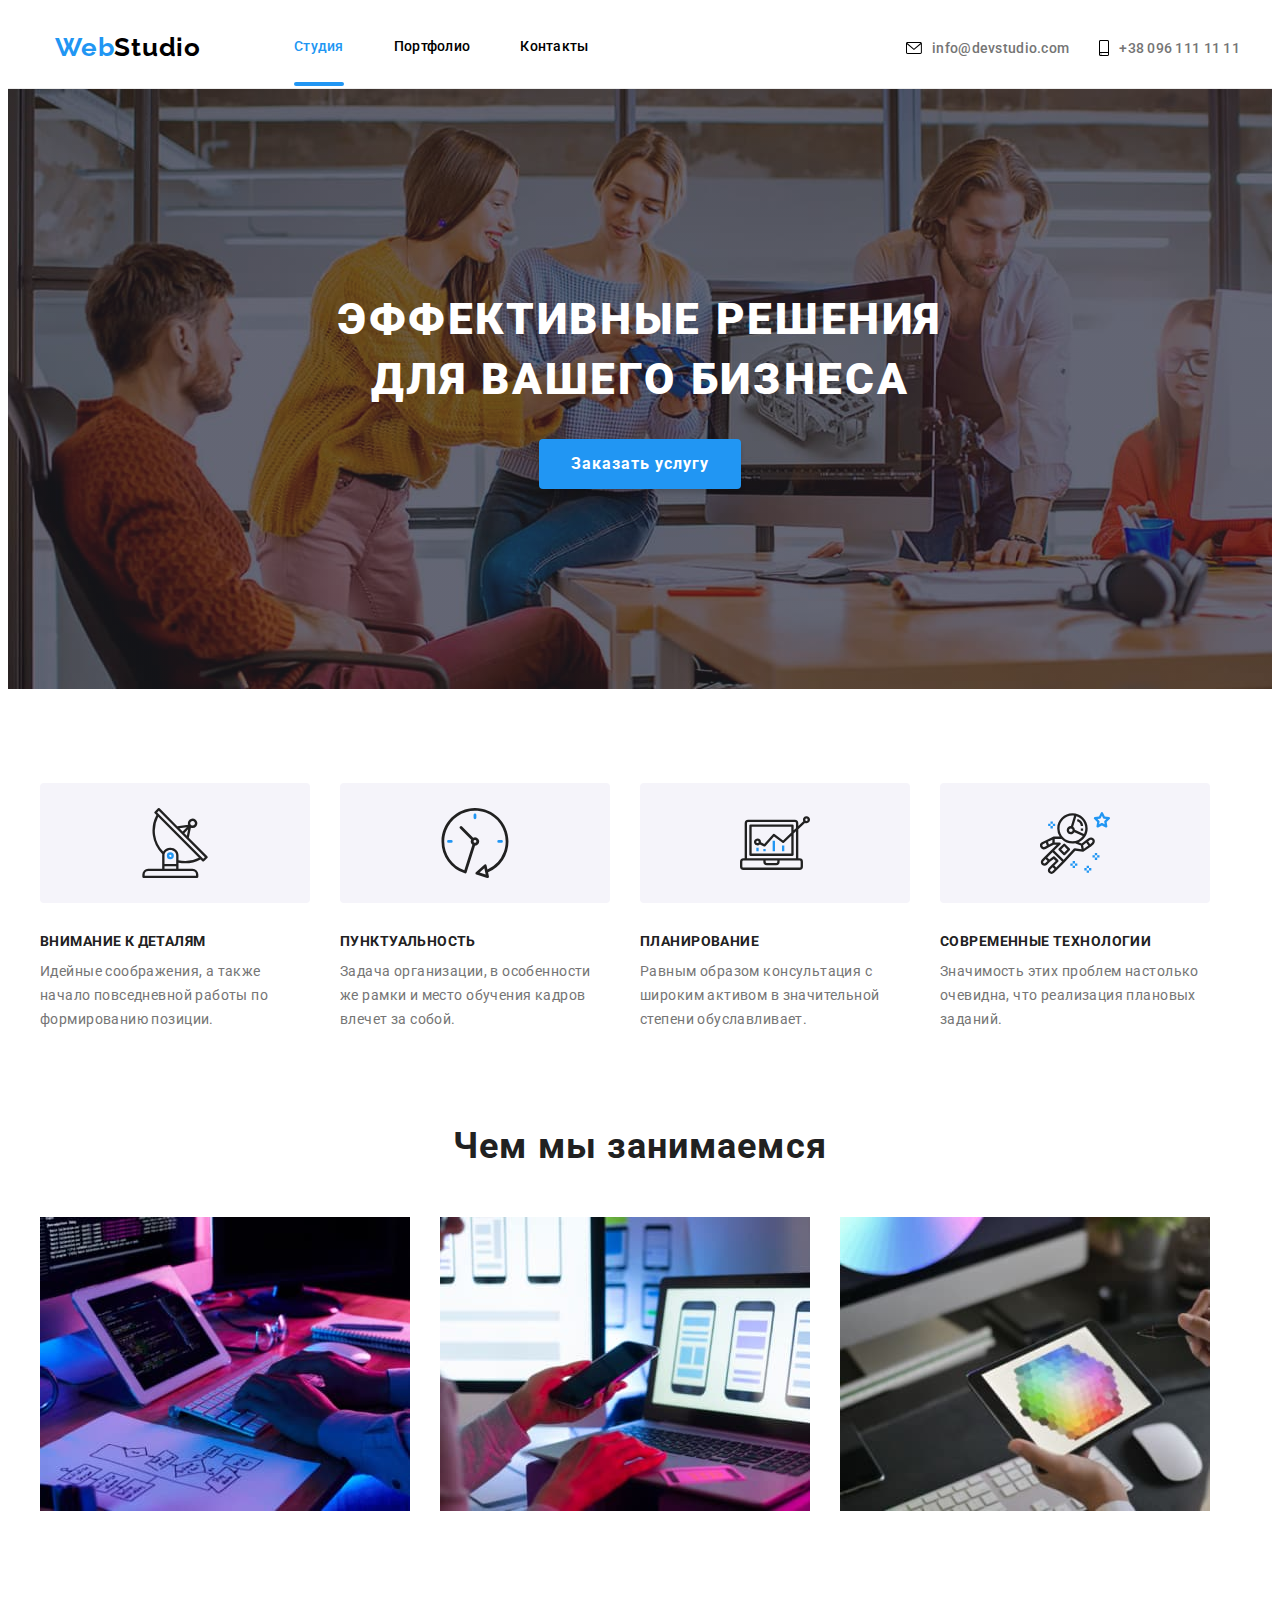
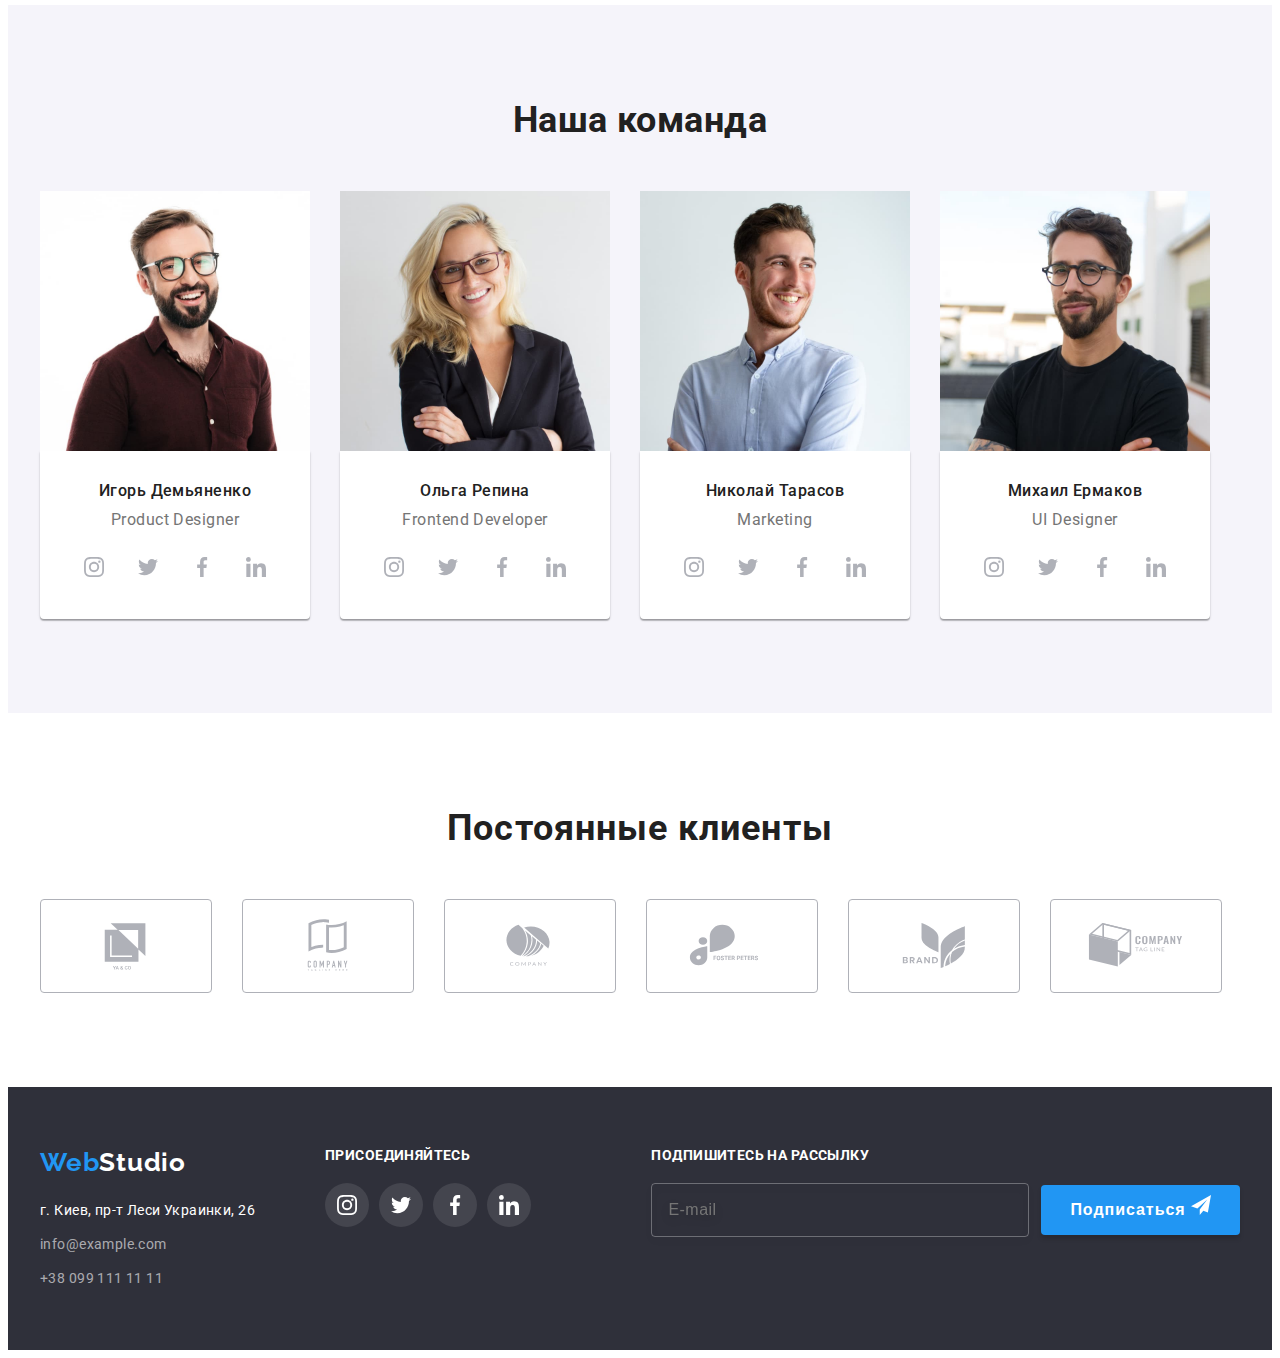
==== index.html @ 0fbdf89e "створено репозиторій ДЗ7" ====
<!DOCTYPE html>
<html lang="ru">

<head>
    <meta charset="UTF-8" />
    <meta http-equiv="X-UA-Compatible" content="IE=edge" />
    <meta name="viewport" content="width=device-width, initial-scale=1.0" />
    <title>WebStudio</title>
    <link rel="preconnect" href="https://fonts.googleapis.com" />
    <link rel="preconnect" href="https://fonts.gstatic.com" crossorigin />
    <link rel="stylesheet" href="https://fonts.googleapis.com/css2?family=Raleway:wght@700&family=Roboto:wght@400;500;700;900&display=swap" />
    <link rel="stylesheet" href="https://cdnjs.cloudflare.com/ajax/libs/modern-normalize/1.1.0/modern-normalize.min.css" integrity="sha512-wpPYUAdjBVSE4KJnH1VR1HeZfpl1ub8YT/NKx4PuQ5NmX2tKuGu6U/JRp5y+Y8XG2tV+wKQpNHVUX03MfMFn9Q==" crossorigin="anonymous" referrerpolicy="no-referrer"
    />
    <link rel="stylesheet" href="./css/styles.css" />
</head>

<body>
    <!-- Header section -->

    <header class="header">
        <div class="container header-container">
            <a class="logo link" href="./index.html">Web<span class="accent">Studio</span></a>
            <nav class="header-nav">
                <ul class="list header-list">
                    <li class="header-item">
                        <a class="link header-link current-page" href="./index.html">Студия</a>
                    </li>
                    <li class="header-item">
                        <a class="link header-link" href="./portfolio.html">Портфолио</a>
                    </li>
                    <li class="header-item">
                        <a class="link header-link" href="#contacts">Контакты</a>
                    </li>
                </ul>
            </nav>
            <div class="mail">
                <a class="link header-mail" href="mailto:info@devstudio.com">
                    <svg class="mail-icon" width="16" height="12">
              <use href="./icons/SVG/icons.svg#envelope"></use>
            </svg> info@devstudio.com
                </a>
            </div>
            <div class="phone">
                <a class="link header-phone" href="tel:+380961111111">
                    <svg class="phone-icon" width="10" height="16">
              <use href="./icons/SVG/icons.svg#smartphone"></use>
            </svg> +38 096 111 11 11
                </a>
            </div>
        </div>
    </header>
    <main>
        <!-- Hero section -->

        <section class="hero">
            <div class="container hero-container">
                <h1 class="hero-title">Эффективные решения для вашего бизнеса</h1>
                <button class="button-action" data-modal-open type="button">Заказать услугу</button>
            </div>
        </section>

        <!-- Feature section -->

        <section class="feature" id="feature">
            <div class="container feature-container">
                <ul class="list feature-list">
                    <li class="feature-item">
                        <div class="feature-div">
                            <svg class="feature-icon" width="70" height="70">
                  <use href="./icons/SVG/icons.svg#antenna"></use>
                </svg>
                        </div>
                        <h3 class="feature-title">Внимание к деталям</h3>
                        <p class="feature-txt">
                            Идейные соображения, а также начало повседневной работы по формированию позиции.
                        </p>
                    </li>
                    <li class="feature-item">
                        <div class="feature-div">
                            <svg class="feature-icon" width="70" height="70">
                  <use href="./icons/SVG/icons.svg#clock"></use>
                </svg>
                        </div>
                        <h3 class="feature-title">Пунктуальность</h3>
                        <p class="feature-txt">
                            Задача организации, в особенности же рамки и место обучения кадров влечет за собой.
                        </p>
                    </li>
                    <li class="feature-item">
                        <div class="feature-div">
                            <svg class="feature-icon" width="70" height="70">
                  <use href="./icons/SVG/icons.svg#diagram"></use>
                </svg>
                        </div>
                        <h3 class="feature-title">Планирование</h3>
                        <p class="feature-txt">
                            Равным образом консультация с широким активом в значительной степени обуславливает.
                        </p>
                    </li>
                    <li class="feature-item">
                        <div class="feature-div">
                            <svg class="feature-icon" width="70" height="70">
                  <use href="./icons/SVG/icons.svg#astronaut"></use>
                </svg>
                        </div>
                        <h3 class="feature-title">Современные технологии</h3>
                        <p class="feature-txt">
                            Значимость этих проблем настолько очевидна, что реализация плановых заданий.
                        </p>
                    </li>
                </ul>
            </div>
        </section>

        <!-- job section -->

        <section class="job" id="job">
            <div class="container job-container">
                <h2 class="job-title">Чем мы занимаемся</h2>

                <ul class="list job-list">
                    <li class="job-item">
                        <img src="./images/box1.jpg" alt="Изображение" class="job-img" width="370" height="294" />
                    </li>
                    <li class="job-item">
                        <img src="./images/box2.jpg" alt="Изображение" class="job-img" width="370" height="294" />
                    </li>
                    <li class="job-item">
                        <img src="./images/box3.jpg" alt="Изображение" class="job-img" width="370" height="294" />
                    </li>
                </ul>
            </div>
        </section>

        <!-- team section -->

        <section class="team" id="team">
            <div class="container team-container">
                <h2 class="team-hd">Наша команда</h2>

                <ul class="list team-list">
                    <li class="team-item">
                        <div class="card">
                            <img src="./images/img1.jpg" alt="Изображение" class="team-img" width="270" height="260" />
                            <div class="team-wrapper">
                                <h3 class="team-title">Игорь Демьяненко</h3>
                                <p class="team-txt">Product Designer</p>
                                <ul class="socials list">
                                    <li class="socials-item">
                                        <a class="socials-link link" href="" target="_blank" rel="noopener noreferrer" aria-label="instagram">
                                            <svg class="socials-icon" width="20" height="20">
                          <use href="./icons/SVG/icons.svg#instagram"></use>
                        </svg>
                                        </a>
                                    </li>
                                    <li class="socials-item">
                                        <a class="socials-link link" href="" target="_blank" rel="noopener noreferrer" aria-label="twitter">
                                            <svg class="socials-icon" width="20" height="20">
                          <use href="./icons/SVG/icons.svg#twitter"></use>
                        </svg>
                                        </a>
                                    </li>
                                    <li class="socials-item">
                                        <a class="socials-link link" href="" target="_blank" rel="noopener noreferrer" aria-label="facebook">
                                            <svg class="socials-icon" width="20" height="20">
                          <use href="./icons/SVG/icons.svg#facebook"></use>
                        </svg>
                                        </a>
                                    </li>
                                    <li class="socials-item">
                                        <a class="socials-link link" href="" target="_blank" rel="noopener noreferrer" aria-label="linkedin">
                                            <svg class="socials-icon" width="20" height="20">
                          <use href="./icons/SVG/icons.svg#linkedin"></use>
                        </svg>
                                        </a>
                                    </li>
                                </ul>
                            </div>
                        </div>
                    </li>
                    <li class="team-item">
                        <div class="card">
                            <img src="./images/img2.jpg" alt="Изображение" class="team-img" width="270" height="260" />
                            <div class="team-wrapper">
                                <h3 class="team-title">Ольга Репина</h3>
                                <p class="team-txt">Frontend Developer</p>
                                <ul class="socials list">
                                    <li class="socials-item">
                                        <a class="socials-link link" href="" target="_blank" rel="noopener noreferrer" aria-label="instagram">
                                            <svg class="socials-icon" width="20" height="20">
                          <use href="./icons/SVG/icons.svg#instagram"></use>
                        </svg>
                                        </a>
                                    </li>
                                    <li class="socials-item">
                                        <a class="socials-link link" href="" target="_blank" rel="noopener noreferrer" aria-label="twitter">
                                            <svg class="socials-icon" width="20" height="20">
                          <use href="./icons/SVG/icons.svg#twitter"></use>
                        </svg>
                                        </a>
                                    </li>
                                    <li class="socials-item">
                                        <a class="socials-link link" href="" target="_blank" rel="noopener noreferrer" aria-label="facebook">
                                            <svg class="socials-icon" width="20" height="20">
                          <use href="./icons/SVG/icons.svg#facebook"></use>
                        </svg>
                                        </a>
                                    </li>
                                    <li class="socials-item">
                                        <a class="socials-link link" href="" target="_blank" rel="noopener noreferrer" aria-label="linkedin">
                                            <svg class="socials-icon" width="20" height="20">
                          <use href="./icons/SVG/icons.svg#linkedin"></use>
                        </svg>
                                        </a>
                                    </li>
                                </ul>
                            </div>
                        </div>
                    </li>
                    <li class="team-item">
                        <div class="card">
                            <img src="./images/img3.jpg" alt="Изображение" class="team-img" width="270" height="260" />
                            <div class="team-wrapper">
                                <h3 class="team-title">Николай Тарасов</h3>
                                <p class="team-txt">Marketing</p>
                                <ul class="socials list">
                                    <li class="socials-item">
                                        <a class="socials-link link" href="" target="_blank" rel="noopener noreferrer" aria-label="instagram">
                                            <svg class="socials-icon" width="20" height="20">
                          <use href="./icons/SVG/icons.svg#instagram"></use>
                        </svg>
                                        </a>
                                    </li>
                                    <li class="socials-item">
                                        <a class="socials-link link" href="" target="_blank" rel="noopener noreferrer" aria-label="twitter">
                                            <svg class="socials-icon" width="20" height="20">
                          <use href="./icons/SVG/icons.svg#twitter"></use>
                        </svg>
                                        </a>
                                    </li>
                                    <li class="socials-item">
                                        <a class="socials-link link" href="" target="_blank" rel="noopener noreferrer" aria-label="facebook">
                                            <svg class="socials-icon" width="20" height="20">
                          <use href="./icons/SVG/icons.svg#facebook"></use>
                        </svg>
                                        </a>
                                    </li>
                                    <li class="socials-item">
                                        <a class="socials-link link" href="" target="_blank" rel="noopener noreferrer" aria-label="linkedin">
                                            <svg class="socials-icon" width="20" height="20">
                          <use href="./icons/SVG/icons.svg#linkedin"></use>
                        </svg>
                                        </a>
                                    </li>
                                </ul>
                            </div>
                        </div>
                    </li>
                    <li class="team-item">
                        <div class="card">
                            <img src="./images/img4.jpg" alt="Изображение" class="team-img" width="270" height="260" />
                            <div class="team-wrapper">
                                <h3 class="team-title">Михаил Ермаков</h3>
                                <p class="team-txt">UI Designer</p>
                                <ul class="socials list">
                                    <li class="socials-item">
                                        <a class="socials-link link" href="" target="_blank" rel="noopener noreferrer" aria-label="instagram">
                                            <svg class="socials-icon" width="20" height="20">
                          <use href="./icons/SVG/icons.svg#instagram"></use>
                        </svg>
                                        </a>
                                    </li>
                                    <li class="socials-item">
                                        <a class="socials-link link" href="" target="_blank" rel="noopener noreferrer" aria-label="twitter">
                                            <svg class="socials-icon" width="20" height="20">
                          <use href="./icons/SVG/icons.svg#twitter"></use>
                        </svg>
                                        </a>
                                    </li>
                                    <li class="socials-item">
                                        <a class="socials-link link" href="" target="_blank" rel="noopener noreferrer" aria-label="facebook">
                                            <svg class="socials-icon" width="20" height="20">
                          <use href="./icons/SVG/icons.svg#facebook"></use>
                        </svg>
                                        </a>
                                    </li>
                                    <li class="socials-item">
                                        <a class="socials-link link" href="" target="_blank" rel="noopener noreferrer" aria-label="linkedin">
                                            <svg class="socials-icon" width="20" height="20">
                          <use href="./icons/SVG/icons.svg#linkedin"></use>
                        </svg>
                                        </a>
                                    </li>
                                </ul>
                            </div>
                        </div>
                    </li>
                </ul>
            </div>
        </section>

        <!-- clients section -->

        <section class="clients" id="clients">
            <div class="container clients-container">
                <h2 class="clients-title">Постоянные клиенты</h2>

                <ul class="list clients-list">
                    <li class="clients-item">
                        <a class="clients-link link" href="" target="_blank" rel="noopener noreferrer" aria-label="logo-1">
                            <svg class="clients-icon" width="106" height="60">
                  <use href="./icons/SVG/icons.svg#logo-1"></use>
                </svg>
                        </a>
                    </li>
                    <li class="clients-item">
                        <a class="clients-link link" href="" target="_blank" rel="noopener noreferrer" aria-label="logo-2">
                            <svg class="clients-icon" width="106" height="60">
                  <use href="./icons/SVG/icons.svg#logo-2"></use>
                </svg>
                        </a>
                    </li>
                    <li class="clients-item">
                        <a class="clients-link link" href="" target="_blank" rel="noopener noreferrer" aria-label="logo-3">
                            <svg class="clients-icon" width="106" height="60">
                  <use href="./icons/SVG/icons.svg#logo-3"></use>
                </svg>
                        </a>
                    </li>
                    <li class="clients-item">
                        <a class="clients-link link" href="" target="_blank" rel="noopener noreferrer" aria-label="logo-4">
                            <svg class="clients-icon" width="106" height="60">
                  <use href="./icons/SVG/icons.svg#logo-4"></use>
                </svg>
                        </a>
                    </li>
                    <li class="clients-item">
                        <a class="clients-link link" href="" target="_blank" rel="noopener noreferrer" aria-label="logo-5">
                            <svg class="clients-icon" width="106" height="60">
                  <use href="./icons/SVG/icons.svg#logo-5"></use>
                </svg>
                        </a>
                    </li>
                    <li class="clients-item">
                        <a class="clients-link link" href="" target="_blank" rel="noopener noreferrer" aria-label="logo-6">
                            <svg class="clients-icon" width="106" height="60">
                  <use href="./icons/SVG/icons.svg#logo-6"></use>
                </svg>
                        </a>
                    </li>
                </ul>
            </div>
        </section>
    </main>

    <!-- Footer section -->

    <footer class="footer">
        <div class="container footer-container">
            <address class="contacts-address" id="contacts">
          <div class="contacts-addres">
            <a class="logo link footer-logo" href="./index.html"
              >Web<span class="accent-ft">Studio</span></a
            >
            <div class="footer-list">
              <ul class="list footer-contact">
                <li class="footer-item">
                  <a
                    class="link footer-address"
                    target="_blank"
                    rel="noopener noreferrer"
                    href="https://www.google.com.ua/maps/@50.42810615,30.5371504,17.5z?hl=uk"
                    >г. Киев, пр-т Леси Украинки, 26</a
                  >
                </li>
                <li class="footer-item">
                  <a class="link footer-mail" href="mailto:info@example.com">info@example.com</a>
                </li>
                <li class="footer-item">
                  <a class="link footer-pfone" href="tel:+380991111111">+38 099 111 11 11</a>
                </li>
              </ul>
            </div>
          </div>
          <div class="social">
            <h2 class="social-header">присоединяйтесь</h2>
            <ul class="socials list">
              <li class="socials-item">
                <a
                  class="socials-link footer-link link"
                  href=""
                  target="_blank"
                  rel="noopener noreferrer"
                  aria-label="instagram"
                >
                  <svg class="socials-icon" width="20" height="20">
                    <use fill="#fff" href="./icons/SVG/icons.svg#instagram"></use>
                  </svg>
                </a>
              </li>
              <li class="socials-item">
                <a
                  class="socials-link footer-link link"
                  href=""
                  target="_blank"
                  rel="noopener noreferrer"
                  aria-label="twitter"
                >
                  <svg class="socials-icon" width="20" height="20">
                    <use fill="#fff" href="./icons/SVG/icons.svg#twitter"></use>
                  </svg>
                </a>
              </li>
              <li class="socials-item">
                <a
                  class="socials-link footer-link link"
                  href=""
                  target="_blank"
                  rel="noopener noreferrer"
                  aria-label="facebook"
                >
                  <svg class="socials-icon" width="20" height="20">
                    <use fill="#fff" href="./icons/SVG/icons.svg#facebook"></use>
                  </svg>
                </a>
              </li>
              <li class="socials-item">
                <a
                  class="socials-link footer-link link"
                  href=""
                  target="_blank"
                  rel="noopener noreferrer"
                  aria-label="linkedin"
                >
                  <svg class="socials-icon" width="20" height="20">
                    <use fill="#fff" href="./icons/SVG/icons.svg#linkedin"></use>
                  </svg>
                </a>
              </li>
            </ul>
          </div>
          <form class="form">
            <strong class="form-title">Подпишитесь на рассылку</strong>
            <div class="form-subsc">
              <label class="form-label">
                <input class="form-input" type="email" name="user-email" placeholder="E-mail" />
              </label>
              <button class="form-button" type="submit">
                Подписаться
                <svg class="form-icon" width="20" height="20">
                  <use href="./icons/SVG/icons.svg#send-icon"></use>
                </svg>
              </button>
            </div>
          </form>
        </address>
        </div>
    </footer>

    <!-- Modal window section -->

    <div class="backdrop is-hidden" data-modal>
        <div class="modal">
            <button class="modal-btn" data-modal-close>
          <svg class="modal-btn-icon" width="18" height="18">
            <use href="./icons/SVG/icons.svg#close"></use>
          </svg>
        </button>
            <!-- modal-form -->
            <form class="register-form">
                <strong class="register-form-title">Оставьте свои данные, мы вам перезвоним</strong>
                <div class="register-form-group" role="group">
                    <label class="register-form-wrap">
              <span class="register-form-label">Имя</span>
              <input class="register-form-input" type="text" />
              <svg class="register-form-icon" width="18" height="18">
                <use href="./icons/SVG/icons.svg#person-icon"></use>
              </svg>
            </label>
                    <label class="register-form-wrap">
              <span class="register-form-label">Телефон</span>
              <input class="register-form-input" type="tel" />
              <svg class="register-form-icon" width="18" height="18">
                <use href="./icons/SVG/icons.svg#phone-icon"></use>
              </svg>
            </label>
                    <label class="register-form-wrap">
              <span class="register-form-label">Почта</span>
              <input class="register-form-input" type="email" />
              <svg class="register-form-icon" width="18" height="18">
                <use href="./icons/SVG/icons.svg#email-icon"></use>
              </svg>
            </label>
                    <label class="register-form-wrap">
              <span class="register-form-label">Комментарий</span>
              <textarea
                class="register-form-message"
                name=""
                rows="5"
                placeholder="Введите текст"
              ></textarea>
            </label>
                </div>

                <label class="register-form-agreement">
            <input class="register-checkbox visuaaly-hidden" type="checkbox" name="agreement" />
            <svg class="register-icon" width="16" height="15">
              <use class="register-icon-uncheck" href="./icons/SVG/icons.svg#check-box"></use>
              <use class="register-icon-check" href="./icons/SVG/icons.svg#check-icon"></use>
            </svg>
            <span class="register-form-agreement-text">
              Соглашаюсь с рассылкой и принимаю
              <a class="register-form-agreement-link" href="">Условия договора</a>
            </span>
          </label>

                <button class="register-form-btn" type="submit">Отправить</button>
            </form>
        </div>
    </div>

    <!-- Підключення скрипта Модального вікна -->

    <script src="./js/modal.js"></script>
</body>

</html>
---- css/styles.css ----
:root {
    /* fonts */
    --main-font: 'Roboto', sans-serif;
    --logo-font: 'Raleway', sans-serif;
    /* colors */
    --main-txt-cl: #757575;
    --title-txt-cl: #212121;
    --accent-txt-cl: #2196F3;
    --btn-txt-cl: #ffffff;
    --dark-cl: #000;
    --light-cl: #fff;
    /* others */
    --anim: 250ms cubic-bezier(0.4, 0, 0.2, 1);
}

body {
    font-family: var(--main-font);
    color: var(--main-txt-cl);
}

.no-scroll {
    overflow: hidden;
}


/* reset styles */

h1,
h2,
h3,
h4,
h5,
h6,
p {
    margin: 0;
}

img {
    display: block;
}

.link {
    text-decoration: none;
    color: currentColor;
}

.list {
    list-style: none;
    padding: 0;
    margin: 0;
}

.visuaaly-hidden {
    position: absolute;
    white-space: nowrap;
    width: 1px;
    height: 1px;
    overflow: hidden;
    border: 0;
    padding: 0;
    clip: rect(0 0 0 0);
    clip-path: inset(50%);
    margin: -1px;
}

.container {
    width: 1200px;
    padding-left: 15px;
    padding-right: 15px;
    margin-left: auto;
    margin-right: auto;
    /* outline: 2px solid red; outline-offset: -2px;*/
}

.main,
.feature,
.team,
.portfolio,
.clients,
.footer {
    padding-top: 94px;
    padding-bottom: 94px;
}

.bnt {
    display: flex;
    justify-content: center;
    margin-bottom: 50px;
    gap: 8px;
}


/* стилі для заголока */

.header {
    border-bottom: 1px solid #ECECEC;
}

.header-container {
    display: flex;
    align-items: center;
}

.logo {
    display: block;
    margin-top: 24px;
    margin-right: 93px;
    margin-bottom: 25px;
    margin-left: 15px;
    font-family: var(--logo-font);
    font-weight: 700;
    font-size: 26px;
    line-height: calc(31 / 26);
    letter-spacing: 0.03em;
    color: var(--accent-txt-cl);
}

.accent {
    color: var(--dark-cl);
}

.accent-ft {
    color: var(--light-cl);
}

.header-nav {
    margin-right: auto;
    font-family: var(--main-font);
    font-weight: 500;
    font-size: 14px;
    line-height: calc(16 / 14);
    letter-spacing: 0.02em;
}

.header-list {
    display: flex;
    gap: 50px;
}

.header-link {
    padding-top: 32px;
    padding-bottom: 32px;
    color: #000000;
    transition-property: color;
    transition-duration: 250ms;
    transition-timing-function: cubic-bezier(0.4, 0, 0.2, 1);
    transition-delay: 0ms;
}

.header-link:hover,
.header-link:focus {
    color: var(--accent-txt-cl);
}


/* активна сторінка */

.current-page {
    color: var(--accent-txt-cl);
}

.current-page::after {
    content: '';
    position: relative;
    top: 28px;
    display: block;
    width: 100%;
    height: 4px;
    background-color: var(--accent-txt-cl);
    border-radius: 2px;
}

.mail,
.phone {
    display: flex;
    transition-property: color;
    transition-duration: 250ms;
    transition-timing-function: cubic-bezier(0.4, 0, 0.2, 1);
    transition-delay: 0ms;
}

.mail {
    margin-right: 30px;
}

.header-mail,
.header-phone {
    display: flex;
    align-items: center;
    justify-content: center;
    padding-top: 32px;
    padding-bottom: 32px;
    font-family: var(--main-font);
    font-weight: 500;
    font-size: 14px;
    line-height: calc(16 / 14);
    letter-spacing: 0.02em;
    color: var(--main-txt-cl);
    transition-property: color;
    transition-duration: 250ms;
    transition-timing-function: cubic-bezier(0.4, 0, 0.2, 1);
    transition-delay: 0ms;
}

.mail-icon,
.phone-icon {
    margin-right: 10px;
    color: var(--main-txt-cl);
    transition-property: fill;
    transition-duration: 250ms;
    transition-timing-function: cubic-bezier(0.4, 0, 0.2, 1);
    transition-delay: 0ms;
}

.mail:hover,
.mail:focus,
.mail-icon:hover,
.mail-icon:focus,
.phone-icon:hover,
.phone-icon:focus,
.header-mail:hover,
.header-mail:focus,
.header-phone:hover,
.header-phone:focus {
    color: var(--accent-txt-cl);
    fill: var(--accent-txt-cl);
}

.hero-container {
    align-items: center;
    text-align: center;
}

.hero {
    background-color: #2F303A;
    background-image: linear-gradient(rgba(47, 48, 58, 0.4), rgba(47, 48, 58, 0.4)), url(../images/Img.jpg);
    background-size: cover;
    padding-top: 200px;
    padding-bottom: 200px;
}

.hero-title {
    width: 696px;
    margin: auto;
    /*   font-family: var(--main-font); */
    font-weight: 900;
    font-size: 44px;
    line-height: calc(60 / 44);
    letter-spacing: 0.06em;
    color: #ffffff;
    text-transform: uppercase;
}

.button-action {
    max-width: 250px;
    min-width: 160px;
    max-height: 50px;
    padding: 10px 32px;
    box-shadow: 0px 4px 4px rgba(0, 0, 0, 0.15);
    border-radius: 4px;
    margin-top: 30px;
    font-family: inherit;
    font-weight: 700;
    font-size: 16px;
    line-height: calc(30 / 16);
    letter-spacing: 0.06em;
    color: var(--btn-txt-cl);
    background-color: var(--accent-txt-cl);
    cursor: pointer;
    border: none;
    transition-property: background-color;
    transition-duration: 250ms;
    transition-timing-function: cubic-bezier(0.4, 0, 0.2, 1);
    transition-delay: 0ms;
}

.button-action:hover,
.button-action:focus {
    background-color: #188CE8;
}

.filter-list {
    display: flex;
    align-items: center;
    gap: 8px;
}

.button-filter {
    padding: 6px 22px;
    font-family: inherit;
    font-weight: 500;
    font-size: 16px;
    line-height: calc(26 / 16);
    letter-spacing: 0.06em;
    color: var(--title-txt-cl);
    background-color: #F5F4FA;
    border: none;
    cursor: pointer;
    border-radius: 4px;
    transition-property: background-color, color, box-shfdow;
    transition-duration: 250ms;
    transition-timing-function: cubic-bezier(0.4, 0, 0.2, 1);
    transition-delay: 0ms;
}

.button-filter:hover,
.button-filter:focus {
    color: #FFFFFF;
    background-color: var(--accent-txt-cl);
    box-shadow: 0px 3px 1px rgba(0, 0, 0, 0.1), 0px 1px 2px rgba(0, 0, 0, 0.08), 0px 2px 2px rgba(0, 0, 0, 0.12);
}


/* активна кнопка */

.current-item {
    color: #FFFFFF;
    background-color: var(--accent-txt-cl);
}


/* main section */

.feature-list {
    display: flex;
    align-items: center;
    gap: 30px;
}

.feature-item {
    display: block;
}

.feature-div {
    display: flex;
    align-items: center;
    justify-content: center;
    width: 270px;
    height: 120px;
    color: #303030;
    background-color: #F5F4FA;
    border-radius: 4px;
    margin-bottom: 30px;
}

.feature-title {
    margin-bottom: 10px;
    font-weight: 700;
    font-size: 14px;
    line-height: calc(16 /14);
    letter-spacing: 0.03em;
    text-transform: uppercase;
    color: var(--title-txt-cl);
}

.feature-txt {
    width: 270px;
    font-weight: 400;
    font-size: 14px;
    line-height: calc(24 / 14);
    letter-spacing: 0.03em;
    color: var(--main-txt-cl);
}

.job-list {
    display: flex;
    gap: 30px;
    padding-bottom: 94px;
}

.job-title,
.clients-title {
    margin-bottom: 50px;
    font-weight: 700;
    font-size: 36px;
    line-height: calc(42 / 36);
    text-align: center;
    letter-spacing: 0.03em;
    color: var(--title-txt-cl);
}

.team-list,
.clients-list,
.contacts-address,
.portfolio-list {
    display: flex;
    flex-wrap: wrap;
    gap: 30px;
}

.team-wrapper {
    border-top: none;
    padding-top: 30px;
    padding-bottom: 30px;
    padding-left: 5px;
    padding-right: 5px;
    background: #FFFFFF;
    box-shadow: 0px 1px 3px rgba(0, 0, 0, 0.12), 0px 1px 1px rgba(0, 0, 0, 0.14), 0px 2px 1px rgba(0, 0, 0, 0.2);
    border-radius: 0px 0px 4px 4px;
}


/* Socials icons */

.socials {
    display: flex;
    align-items: center;
    justify-content: center;
    gap: 10px;
    margin-top: 16px;
}

.socials-link {
    display: flex;
    align-items: center;
    justify-content: center;
    width: 44px;
    height: 44px;
    fill: #AFB1B8;
    background-color: #ffffff;
    border-radius: 50%;
    transition-property: background-color, fill;
    transition-duration: 250ms;
    transition-timing-function: cubic-bezier(0.4, 0, 0.2, 1);
    transition-delay: 0ms;
}

.socials-link:hover,
.socials-link:focus {
    background-color: var(--accent-txt-cl);
    fill: #fff;
}

.portfolio-dsc {
    background-color: #FFFFFF;
    border: 1px solid #EEEEEE;
    border-top: none;
    padding: 20px 24px;
}

.portfolio-list {
    display: flex;
    letter-spacing: 0.03em;
    transition-property: box-shadow;
    transition-duration: 250ms;
    transition-timing-function: cubic-bezier(0.4, 0, 0.2, 1);
    transition-delay: 0ms;
}

.portfolio-img {
    width: 370px;
    height: 294px;
}

.portfolio-div {
    position: relative;
    overflow: hidden;
    transition: box-shadow;
}

.overlay {
    position: absolute;
    top: 0;
    left: 0;
    transform: translateY(100%);
    display: flex;
    align-items: center;
    justify-content: center;
    width: 100%;
    height: 100%;
    padding: 63px 24px;
    background-color: rgba(33, 150, 243, 0.9);
    transition: transform 250ms cubic-bezier(0.4, 0, 0.2, 1);
}

.portfolio-item:hover,
.portfolio-item:focus {
    cursor: pointer;
    box-shadow: 0px 1px 1px rgba(0, 0, 0, 0.12), 0px 4px 4px rgba(0, 0, 0, 0.06), 1px 4px 6px rgba(0, 0, 0, 0.16);
}

.portfolio-item:focus .overlay,
.portfolio-item:hover .overlay {
    transform: translateY(0);
}

.overlay-text {
    font-family: var(--main-font);
    font-weight: 400;
    font-size: 18px;
    line-height: calc(28 / 18);
    /* or 156% */
    letter-spacing: 0.03em;
    color: #FFFFFF;
    text-align: left;
    user-select: none;
}

.portfolio-title {
    margin-bottom: 4px;
    font-weight: 700;
    font-size: 18px;
    line-height: calc(36 / 18);
    color: var(--title-txt-cl);
}

.portfolio-txt {
    font-weight: 400;
    font-size: 16px;
    line-height: calc(30 / 16);
    color: var(--main-txt-cl);
}

.team {
    background-color: #F5F4FA;
    text-align: center;
    letter-spacing: 0.03em;
}

.team-hd {
    margin-bottom: 50px;
    font-weight: 700;
    font-size: 36px;
    line-height: calc(42 / 36);
    color: var(--title-txt-cl);
}

.team-title {
    margin-bottom: 10px;
    font-weight: 500;
    font-size: 16px;
    line-height: calc(19 / 16);
    color: var(--title-txt-cl);
}

.team-txt {
    font-weight: 400;
    font-size: 16px;
    line-height: calc(19 / 16);
    color: var(--main-txt-cl);
}

.clients-link {
    display: flex;
    align-items: center;
    justify-content: center;
    width: 170px;
    height: 92px;
    fill: #AFB1B8;
    border: 1px solid #AFB1B8;
    border-radius: 4px;
    transition-property: border, fill;
    transition-duration: 250ms;
    transition-timing-function: cubic-bezier(0.4, 0, 0.2, 1);
    transition-delay: 0ms;
}

.clients-link:hover,
.clients-link:focus {
    fill: var(--accent-txt-cl);
    border: 1px solid var(--accent-txt-cl);
}


/* footer section */

.footer {
    align-items: center;
    justify-content: center;
    padding-top: 60px;
    padding-bottom: 60px;
    background-color: #2F303A;
    font-family: var(--main-font);
    font-weight: 400;
    font-size: 14px;
    line-height: calc(24 / 14);
    letter-spacing: 0.03em;
}

.contacts-address {
    font-style: normal;
    gap: 70px;
}

.footer-logo {
    display: block;
    margin: 0 0 20px 0;
    width: 145px;
}

.footer-item {
    margin-top: 10px;
}

.footer-contact {
    color: rgba(255, 255, 255, 0.6);
}

.footer-address {
    color: #ffffff;
}

.social-header {
    align-items: center;
    justify-content: center;
    font-weight: 700;
    font-size: 14px;
    line-height: calc(16 / 14);
    letter-spacing: 0.03em;
    text-transform: uppercase;
    color: #FFFFFF;
    margin-bottom: 20px;
}

.footer-link {
    background-color: rgba(255, 255, 255, 0.1);
    fill: #FFFFFF;
}

.form {
    gap: 8px;
    margin-left: auto;
}

.form-title {
    align-items: center;
    justify-content: center;
    display: block;
    margin-bottom: 20px;
    font-weight: 700;
    font-size: 14px;
    line-height: 16px;
    letter-spacing: 0.03em;
    text-transform: uppercase;
    color: #FFFFFF;
}

.form-subsc {
    display: flex;
    cursor: pointer;
    align-items: center;
    justify-content: center;
}

.form-input {
    display: inline-block;
    font-weight: 400;
    font-size: 16px;
    line-height: calc(20 / 16);
    letter-spacing: 0.03em;
    /* identical to box height, or 125% */
    display: flex;
    align-items: center;
    padding-left: 16px;
    margin-right: 12px;
    color: rgba(255, 255, 255, 0.6);
    background-color: transparent;
    width: 358px;
    height: 50px;
    border: 1px solid rgba(255, 255, 255, 0.3);
    filter: drop-shadow(0px 4px 4px rgba(0, 0, 0, 0.15));
    border-radius: 4px;
}

.form-button {
    align-items: center;
    justify-content: center;
    gap: 10px;
    font-weight: 700;
    font-size: 16px;
    line-height: calc(30 / 16);
    /* identical to box height, or 188% */
    letter-spacing: 0.06em;
    color: #FFFFFF;
    box-shadow: 0px 4px 4px rgba(0, 0, 0, 0.15);
    border-radius: 4px;
    padding: 10px 29px;
    background-color: var(--accent-txt-cl);
    cursor: pointer;
    border: none;
    transition-property: background-color;
    transition-duration: 250ms;
    transition-timing-function: cubic-bezier(0.4, 0, 0.2, 1);
    transition-delay: 0ms;
}

.form-icon {
    cursor: pointer;
}

.form-button:hover,
.form-button:focus {
    background-color: #188CE8;
}


/** Modal window */

.backdrop {
    position: fixed;
    top: 0;
    left: 0;
    z-index: 1000;
    /* display: flex;align-items: center;justify-content: center; */
    width: 100%;
    height: 100%;
    background-color: rgba(0, 0, 0, 0.2);
    /* властивості за змовчуванням */
    opacity: 1;
    visibility: visible;
    pointer-events: initial;
    transition: opacity 250ms ease-out, visibility 250ms ease-out;
}

.backdrop.is-hidden {
    opacity: 0;
    visibility: hidden;
    pointer-events: none;
}

.modal {
    position: absolute;
    top: 50%;
    left: 50%;
    transform: translate(-50%, -50%) scale(1);
    width: 528px;
    height: 581px;
    padding: 40px;
    background-color: #FFFFFF;
    box-shadow: 0px 1px 3px rgba(0, 0, 0, 0.12), 0px 1px 1px rgba(0, 0, 0, 0.14), 0px 2px 1px rgba(0, 0, 0, 0.2);
    border-radius: 4px;
    opacity: 1;
    transition: transform 250ms ease-in-out 250ms, opacity 250ms ease-in-out 250ms;
}

.backdrop.is-hidden .modal {
    opacity: 0;
    transform: translate(-50%, -50%) scale(0.2);
}

.modal-btn {
    position: absolute;
    top: 10px;
    right: 10px;
    display: flex;
    align-items: center;
    justify-content: center;
    width: 30px;
    height: 30px;
    padding: 0;
    border-radius: 50%;
    border: 1px solid rgba(0, 0, 0, 0.1);
    background-color: transparent;
    cursor: pointer;
}

.modal-btn-icon:focus,
.modal-btn-icon:hover {
    fill: var(--accent-txt-cl);
}


/** modal form */

.register-form {
    text-align: center;
}

.register-form-title {
    display: block;
    margin-bottom: 12px;
    font-family: 'Roboto';
    font-weight: 700;
    font-size: 20px;
    line-height: calc(23 / 20);
    text-align: center;
    letter-spacing: 0.03em;
    color: #212121;
}

.register-form-group {
    margin-bottom: 10px;
}

.register-form-wrap {
    position: relative;
    display: block;
    margin-bottom: 12px;
}

.register-form-wrap:last-child {
    margin-bottom: 0;
}

.register-form-label {
    display: block;
    text-align: left;
    margin-bottom: 4px;
    font-family: 'Roboto';
    font-weight: 400;
    font-size: 12px;
    line-height: calc(14 / 12);
    /* identical to box height */
    letter-spacing: 0.01em;
    color: #757575;
}

.register-form-input,
.register-form-message {
    width: 100%;
    border: 1px solid rgba(33, 33, 33, 0.2);
    padding: 10px;
    padding-left: 50px;
    border-radius: 4px;
    outline: transparent;
}

.register-form-message {
    padding-top: 12px;
    padding-left: 16px;
    font-weight: 400;
    font-size: 12px;
    line-height: calc(14 / 12);
    letter-spacing: 0.01em;
    color: rgba(117, 117, 117, 0.5);
    height: 120px;
    resize: none;
}

.register-form-icon {
    position: absolute;
    bottom: 10px;
    left: 12px;
    cursor: pointer;
    fill: #000000;
    transition: opacity var(--anim);
}

.register-form-input:focus,
.register-form-input:hover,
.register-form-message:focus,
.register-form-message:hover {
    border: 1px solid var(--accent-txt-cl);
    background-color: transparent;
}

.register-form-icon:focus,
.register-form-icon:hover {
    fill: var(--accent-txt-cl);
}

.register-form-agreement {
    display: inline-flex;
    align-items: center;
    justify-content: center;
    gap: 8px;
    margin-bottom: 30px;
    cursor: pointer;
}

.register-icon-uncheck,
.register-icon-check {
    width: 16px;
    height: 15px;
}

.register-checkbox:checked+.register-icon .register-icon-uncheck {
    opacity: 0;
    transition: opacity var(--anim);
}

.register-icon-check {
    opacity: 0;
    fill: var(--accent-txt-cl);
    transition: opacity var(--anim);
}

.register-icon-check:focus,
.register-icon-check:hover {
    fill: var(--accent-txt-cl);
}

.register-checkbox:checked+.register-icon .register-icon-check {
    opacity: 1;
}

.register-form-agreement-text {
    text-align: center;
    font-weight: 400;
    font-size: 14px;
    line-height: calc(24 / 14);
    letter-spacing: 0.03em;
    color: #757575;
    user-select: none;
    text-underline-position: under;
}

.register-form-agreement-link {
    color: var(--accent-txt-cl);
}

.register-form-btn {
    display: inline-flex;
    align-items: center;
    text-align: center;
    padding: 10px 56px;
    font-weight: 700;
    font-size: 16px;
    line-height: calc(30 / 16);
    letter-spacing: 0.06em;
    color: #FFFFFF;
    background-color: var(--accent-txt-cl);
    box-shadow: 0px 4px 4px rgba(0, 0, 0, 0.15);
    border-radius: 4px;
    cursor: pointer;
    transition: opacity var(--anim);
}

.register-form-btn:focus,
.register-form-btn:hover {
    background-color: #188CE8;
}
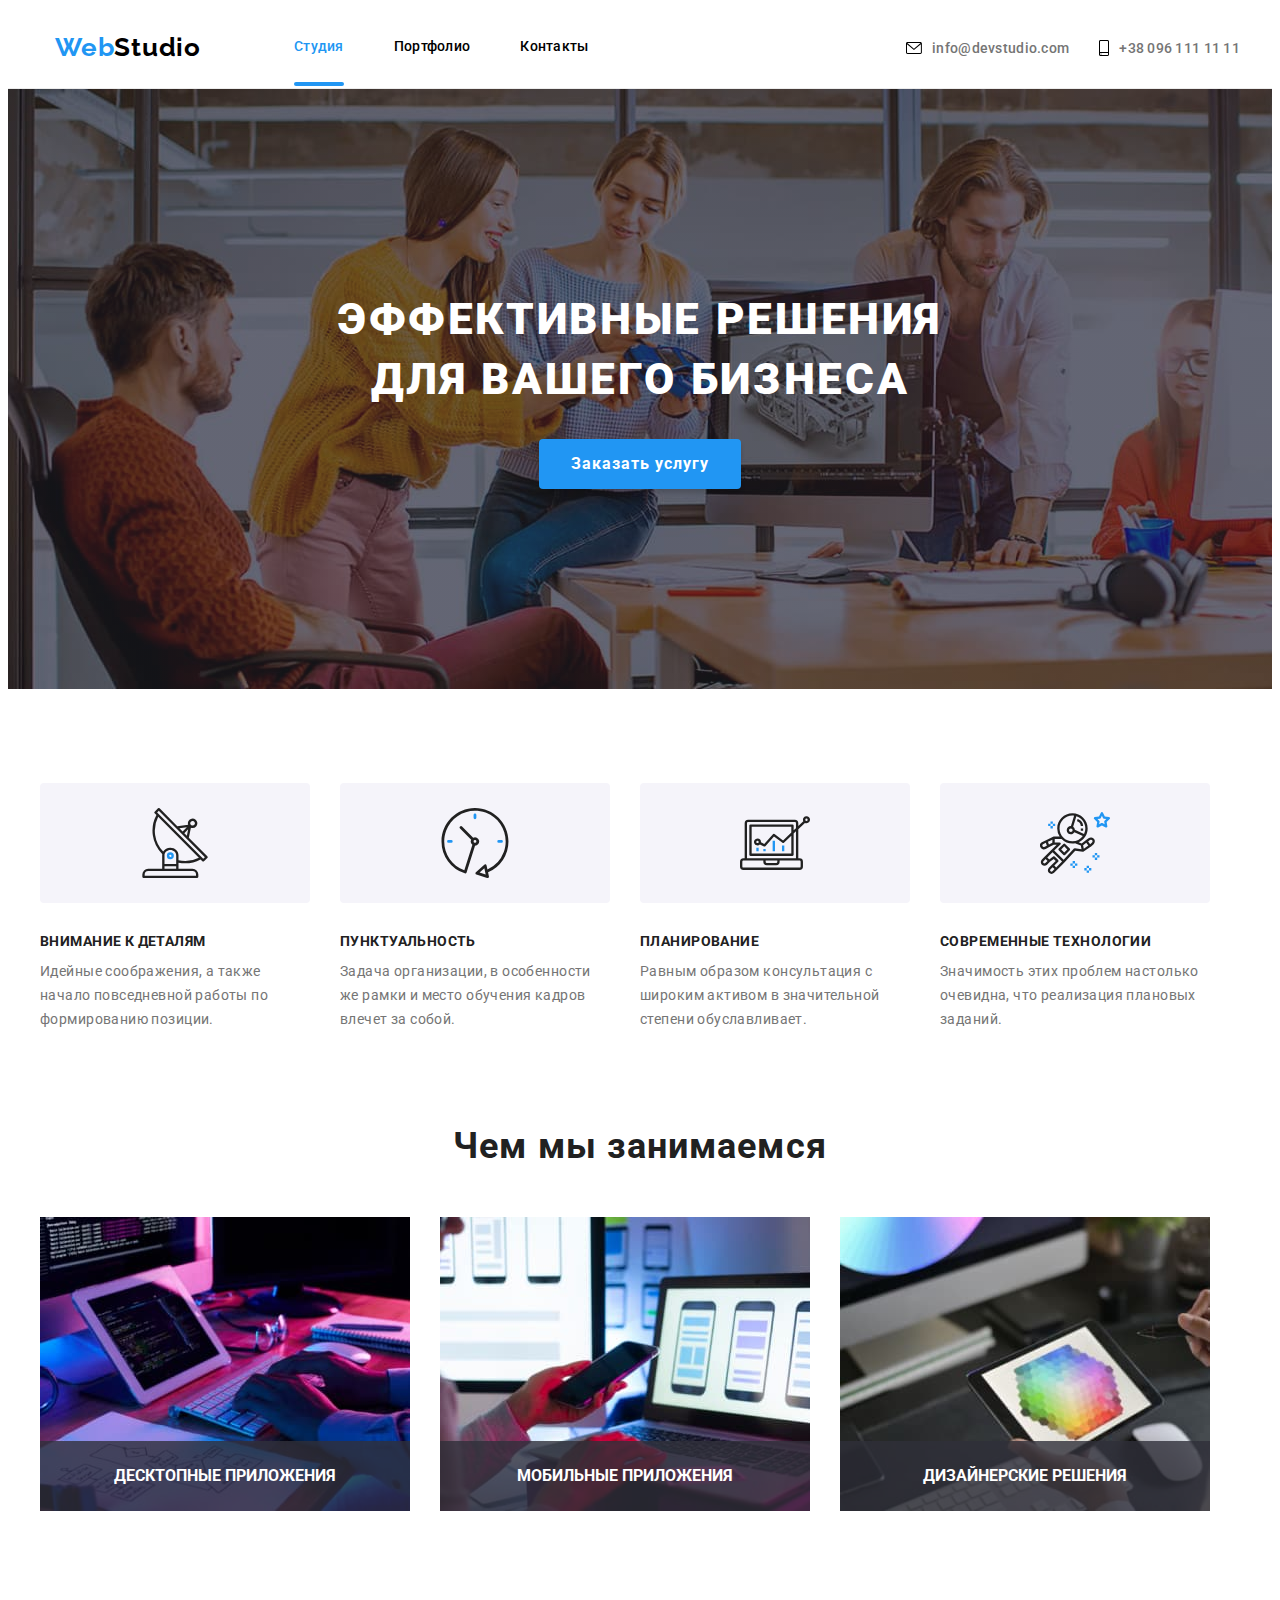
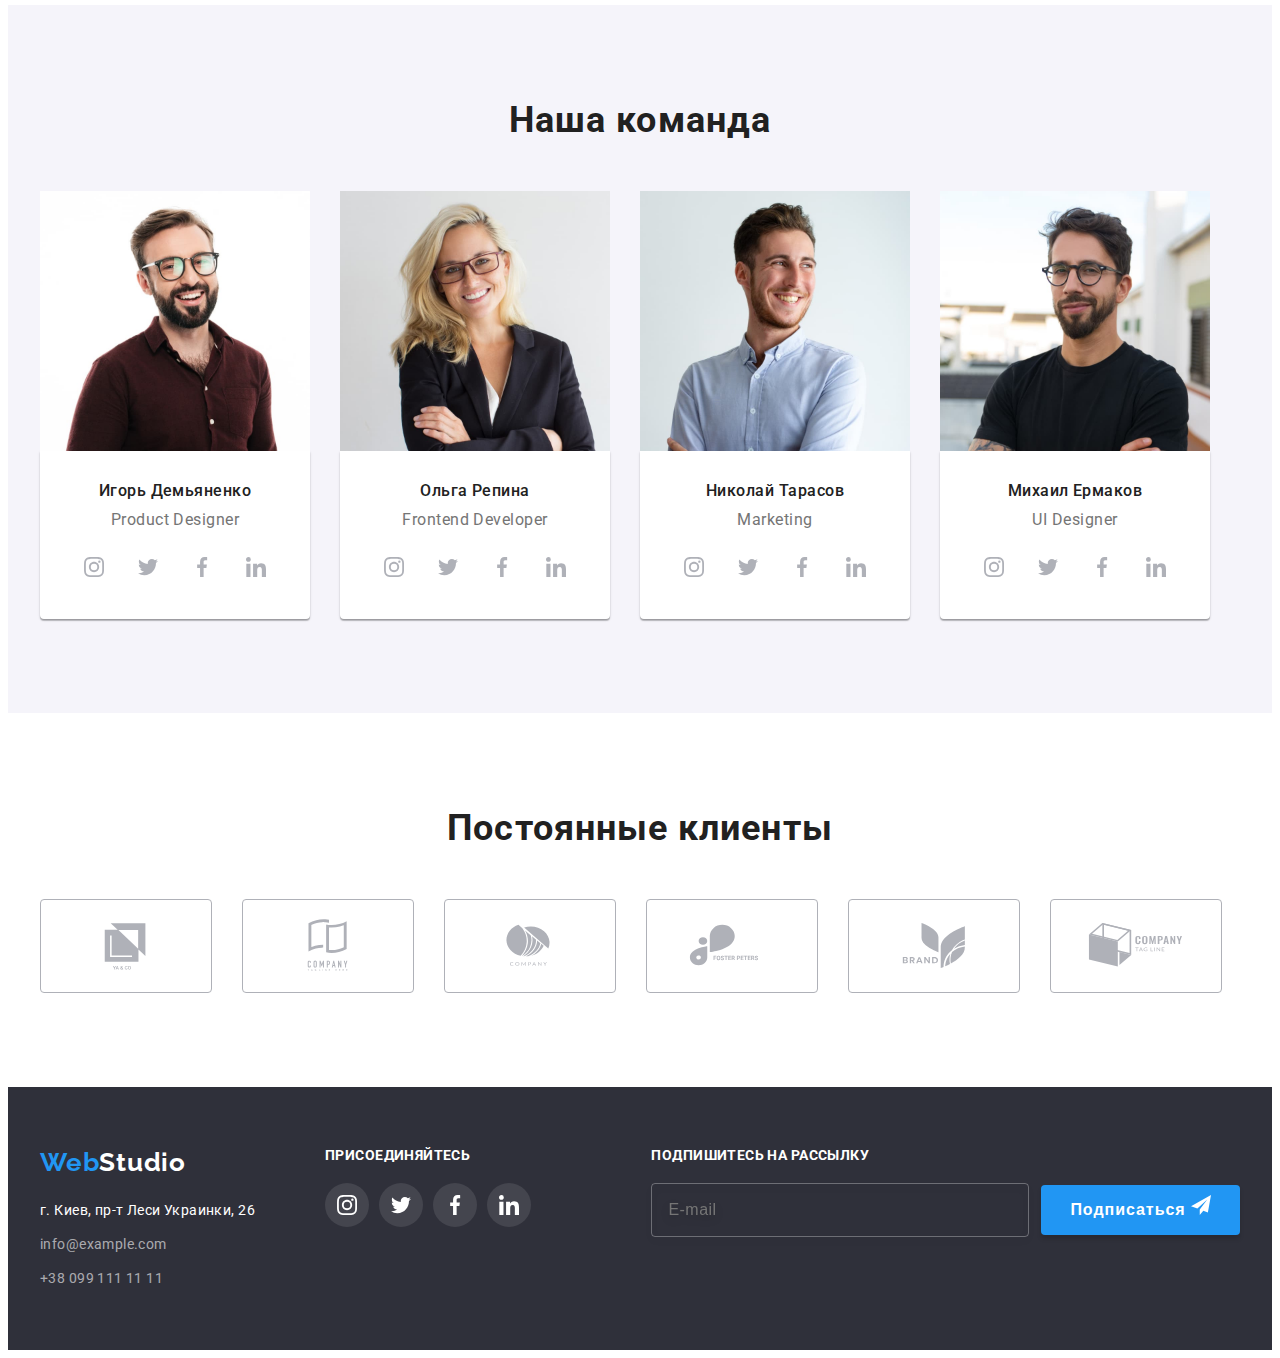
==== commit e82e4147: "додано БЕМ" ====
--- a/index.html
+++ b/index.html
@@ -11,6 +11,8 @@
     <link rel="stylesheet" href="https://fonts.googleapis.com/css2?family=Raleway:wght@700&family=Roboto:wght@400;500;700;900&display=swap" />
     <link rel="stylesheet" href="https://cdnjs.cloudflare.com/ajax/libs/modern-normalize/1.1.0/modern-normalize.min.css" integrity="sha512-wpPYUAdjBVSE4KJnH1VR1HeZfpl1ub8YT/NKx4PuQ5NmX2tKuGu6U/JRp5y+Y8XG2tV+wKQpNHVUX03MfMFn9Q==" crossorigin="anonymous" referrerpolicy="no-referrer"
     />
+    <link rel="stylesheet" href="./css/main.min.css" />
+
     <link rel="stylesheet" href="./css/styles.css" />
 </head>
 
@@ -18,30 +20,30 @@
     <!-- Header section -->
 
     <header class="header">
-        <div class="container header-container">
+        <div class="container header__container">
             <a class="logo link" href="./index.html">Web<span class="accent">Studio</span></a>
-            <nav class="header-nav">
-                <ul class="list header-list">
-                    <li class="header-item">
-                        <a class="link header-link current-page" href="./index.html">Студия</a>
-                    </li>
-                    <li class="header-item">
-                        <a class="link header-link" href="./portfolio.html">Портфолио</a>
-                    </li>
-                    <li class="header-item">
-                        <a class="link header-link" href="#contacts">Контакты</a>
+            <nav class="header__nav">
+                <ul class="list header__list">
+                    <li class="header__item">
+                        <a class="link header__link current-page" href="./index.html">Студия</a>
+                    </li>
+                    <li class="header__item">
+                        <a class="link header__link" href="./portfolio.html">Портфолио</a>
+                    </li>
+                    <li class="header__item">
+                        <a class="link header__link" href="#contacts">Контакты</a>
                     </li>
                 </ul>
             </nav>
             <div class="mail">
-                <a class="link header-mail" href="mailto:info@devstudio.com">
+                <a class="link header__mail" href="mailto:info@devstudio.com">
                     <svg class="mail-icon" width="16" height="12">
               <use href="./icons/SVG/icons.svg#envelope"></use>
             </svg> info@devstudio.com
                 </a>
             </div>
             <div class="phone">
-                <a class="link header-phone" href="tel:+380961111111">
+                <a class="link header__phone" href="tel:+380961111111">
                     <svg class="phone-icon" width="10" height="16">
               <use href="./icons/SVG/icons.svg#smartphone"></use>
             </svg> +38 096 111 11 11
@@ -53,8 +55,8 @@
         <!-- Hero section -->
 
         <section class="hero">
-            <div class="container hero-container">
-                <h1 class="hero-title">Эффективные решения для вашего бизнеса</h1>
+            <div class="container hero__container">
+                <h1 class="hero__title">Эффективные решения для вашего бизнеса</h1>
                 <button class="button-action" data-modal-open type="button">Заказать услугу</button>
             </div>
         </section>
@@ -62,49 +64,49 @@
         <!-- Feature section -->
 
         <section class="feature" id="feature">
-            <div class="container feature-container">
-                <ul class="list feature-list">
-                    <li class="feature-item">
-                        <div class="feature-div">
+            <div class="container feature__container">
+                <ul class="list feature__list">
+                    <li class="feature__item">
+                        <div class="feature__div">
                             <svg class="feature-icon" width="70" height="70">
                   <use href="./icons/SVG/icons.svg#antenna"></use>
                 </svg>
                         </div>
-                        <h3 class="feature-title">Внимание к деталям</h3>
-                        <p class="feature-txt">
+                        <h3 class="feature__title">Внимание к деталям</h3>
+                        <p class="feature__txt">
                             Идейные соображения, а также начало повседневной работы по формированию позиции.
                         </p>
                     </li>
-                    <li class="feature-item">
-                        <div class="feature-div">
+                    <li class="feature__item">
+                        <div class="feature__div">
                             <svg class="feature-icon" width="70" height="70">
                   <use href="./icons/SVG/icons.svg#clock"></use>
                 </svg>
                         </div>
-                        <h3 class="feature-title">Пунктуальность</h3>
-                        <p class="feature-txt">
+                        <h3 class="feature__title">Пунктуальность</h3>
+                        <p class="feature__txt">
                             Задача организации, в особенности же рамки и место обучения кадров влечет за собой.
                         </p>
                     </li>
-                    <li class="feature-item">
-                        <div class="feature-div">
+                    <li class="feature__item">
+                        <div class="feature__div">
                             <svg class="feature-icon" width="70" height="70">
                   <use href="./icons/SVG/icons.svg#diagram"></use>
                 </svg>
                         </div>
-                        <h3 class="feature-title">Планирование</h3>
-                        <p class="feature-txt">
+                        <h3 class="feature__title">Планирование</h3>
+                        <p class="feature__txt">
                             Равным образом консультация с широким активом в значительной степени обуславливает.
                         </p>
                     </li>
-                    <li class="feature-item">
-                        <div class="feature-div">
+                    <li class="feature__item">
+                        <div class="feature__div">
                             <svg class="feature-icon" width="70" height="70">
                   <use href="./icons/SVG/icons.svg#astronaut"></use>
                 </svg>
                         </div>
-                        <h3 class="feature-title">Современные технологии</h3>
-                        <p class="feature-txt">
+                        <h3 class="feature__title">Современные технологии</h3>
+                        <p class="feature__txt">
                             Значимость этих проблем настолько очевидна, что реализация плановых заданий.
                         </p>
                     </li>
@@ -115,18 +117,21 @@
         <!-- job section -->
 
         <section class="job" id="job">
-            <div class="container job-container">
-                <h2 class="job-title">Чем мы занимаемся</h2>
-
-                <ul class="list job-list">
-                    <li class="job-item">
-                        <img src="./images/box1.jpg" alt="Изображение" class="job-img" width="370" height="294" />
-                    </li>
-                    <li class="job-item">
-                        <img src="./images/box2.jpg" alt="Изображение" class="job-img" width="370" height="294" />
-                    </li>
-                    <li class="job-item">
-                        <img src="./images/box3.jpg" alt="Изображение" class="job-img" width="370" height="294" />
+            <div class="container job__container">
+                <h2 class="job__title">Чем мы занимаемся</h2>
+
+                <ul class="list job__list">
+                    <li class="job__item">
+                        <img src="./images/we-do/box1.jpg" alt="Десктопные приложения" class="job-img" width="370" height="294" />
+                        <p class="job__txt">Десктопные приложения</p>
+                    </li>
+                    <li class="job__item">
+                        <img src="./images/we-do/box2.jpg" alt="Мобильные приложения" class="job-img" width="370" height="294" />
+                        <p class="job__txt">Мобильные приложения</p>
+                    </li>
+                    <li class="job__item">
+                        <img src="./images/we-do/box3.jpg" alt="Дизайнерские решения" class="job-img" width="370" height="294" />
+                        <p class="job__txt">Дизайнерские решения</p>
                     </li>
                 </ul>
             </div>
@@ -135,40 +140,40 @@
         <!-- team section -->
 
         <section class="team" id="team">
-            <div class="container team-container">
-                <h2 class="team-hd">Наша команда</h2>
-
-                <ul class="list team-list">
-                    <li class="team-item">
+            <div class="container team__container">
+                <h2 class="team__title">Наша команда</h2>
+
+                <ul class="list team__list">
+                    <li class="team__item">
                         <div class="card">
-                            <img src="./images/img1.jpg" alt="Изображение" class="team-img" width="270" height="260" />
-                            <div class="team-wrapper">
-                                <h3 class="team-title">Игорь Демьяненко</h3>
-                                <p class="team-txt">Product Designer</p>
+                            <img src="./images/team/img1.jpg" alt="Изображение" class="team-img" width="270" height="260" />
+                            <div class="team__wrapper">
+                                <h3 class="team__hd">Игорь Демьяненко</h3>
+                                <p class="team__txt">Product Designer</p>
                                 <ul class="socials list">
-                                    <li class="socials-item">
-                                        <a class="socials-link link" href="" target="_blank" rel="noopener noreferrer" aria-label="instagram">
+                                    <li class="socials__item">
+                                        <a class="socials__link link" href="" target="_blank" rel="noopener noreferrer" aria-label="instagram">
                                             <svg class="socials-icon" width="20" height="20">
                           <use href="./icons/SVG/icons.svg#instagram"></use>
                         </svg>
                                         </a>
                                     </li>
-                                    <li class="socials-item">
-                                        <a class="socials-link link" href="" target="_blank" rel="noopener noreferrer" aria-label="twitter">
+                                    <li class="socials__item">
+                                        <a class="socials__link link" href="" target="_blank" rel="noopener noreferrer" aria-label="twitter">
                                             <svg class="socials-icon" width="20" height="20">
                           <use href="./icons/SVG/icons.svg#twitter"></use>
                         </svg>
                                         </a>
                                     </li>
-                                    <li class="socials-item">
-                                        <a class="socials-link link" href="" target="_blank" rel="noopener noreferrer" aria-label="facebook">
+                                    <li class="socials__item">
+                                        <a class="socials__link link" href="" target="_blank" rel="noopener noreferrer" aria-label="facebook">
                                             <svg class="socials-icon" width="20" height="20">
                           <use href="./icons/SVG/icons.svg#facebook"></use>
                         </svg>
                                         </a>
                                     </li>
-                                    <li class="socials-item">
-                                        <a class="socials-link link" href="" target="_blank" rel="noopener noreferrer" aria-label="linkedin">
+                                    <li class="socials__item">
+                                        <a class="socials__link link" href="" target="_blank" rel="noopener noreferrer" aria-label="linkedin">
                                             <svg class="socials-icon" width="20" height="20">
                           <use href="./icons/SVG/icons.svg#linkedin"></use>
                         </svg>
@@ -178,36 +183,36 @@
                             </div>
                         </div>
                     </li>
-                    <li class="team-item">
+                    <li class="team__item">
                         <div class="card">
-                            <img src="./images/img2.jpg" alt="Изображение" class="team-img" width="270" height="260" />
-                            <div class="team-wrapper">
-                                <h3 class="team-title">Ольга Репина</h3>
-                                <p class="team-txt">Frontend Developer</p>
+                            <img src="./images/team/img2.jpg" alt="Изображение" class="team-img" width="270" height="260" />
+                            <div class="team__wrapper">
+                                <h3 class="team__hd">Ольга Репина</h3>
+                                <p class="team__txt">Frontend Developer</p>
                                 <ul class="socials list">
-                                    <li class="socials-item">
-                                        <a class="socials-link link" href="" target="_blank" rel="noopener noreferrer" aria-label="instagram">
+                                    <li class="socials__item">
+                                        <a class="socials__link link" href="" target="_blank" rel="noopener noreferrer" aria-label="instagram">
                                             <svg class="socials-icon" width="20" height="20">
                           <use href="./icons/SVG/icons.svg#instagram"></use>
                         </svg>
                                         </a>
                                     </li>
-                                    <li class="socials-item">
-                                        <a class="socials-link link" href="" target="_blank" rel="noopener noreferrer" aria-label="twitter">
+                                    <li class="socials__item">
+                                        <a class="socials__link link" href="" target="_blank" rel="noopener noreferrer" aria-label="twitter">
                                             <svg class="socials-icon" width="20" height="20">
                           <use href="./icons/SVG/icons.svg#twitter"></use>
                         </svg>
                                         </a>
                                     </li>
-                                    <li class="socials-item">
-                                        <a class="socials-link link" href="" target="_blank" rel="noopener noreferrer" aria-label="facebook">
+                                    <li class="socials__item">
+                                        <a class="socials__link link" href="" target="_blank" rel="noopener noreferrer" aria-label="facebook">
                                             <svg class="socials-icon" width="20" height="20">
                           <use href="./icons/SVG/icons.svg#facebook"></use>
                         </svg>
                                         </a>
                                     </li>
-                                    <li class="socials-item">
-                                        <a class="socials-link link" href="" target="_blank" rel="noopener noreferrer" aria-label="linkedin">
+                                    <li class="socials__item">
+                                        <a class="socials__link link" href="" target="_blank" rel="noopener noreferrer" aria-label="linkedin">
                                             <svg class="socials-icon" width="20" height="20">
                           <use href="./icons/SVG/icons.svg#linkedin"></use>
                         </svg>
@@ -217,36 +222,36 @@
                             </div>
                         </div>
                     </li>
-                    <li class="team-item">
+                    <li class="team__item">
                         <div class="card">
-                            <img src="./images/img3.jpg" alt="Изображение" class="team-img" width="270" height="260" />
-                            <div class="team-wrapper">
-                                <h3 class="team-title">Николай Тарасов</h3>
-                                <p class="team-txt">Marketing</p>
+                            <img src="./images/team/img3.jpg" alt="Изображение" class="team-img" width="270" height="260" />
+                            <div class="team__wrapper">
+                                <h3 class="team__hd">Николай Тарасов</h3>
+                                <p class="team__txt">Marketing</p>
                                 <ul class="socials list">
-                                    <li class="socials-item">
-                                        <a class="socials-link link" href="" target="_blank" rel="noopener noreferrer" aria-label="instagram">
+                                    <li class="socials__item">
+                                        <a class="socials__link link" href="" target="_blank" rel="noopener noreferrer" aria-label="instagram">
                                             <svg class="socials-icon" width="20" height="20">
                           <use href="./icons/SVG/icons.svg#instagram"></use>
                         </svg>
                                         </a>
                                     </li>
-                                    <li class="socials-item">
-                                        <a class="socials-link link" href="" target="_blank" rel="noopener noreferrer" aria-label="twitter">
+                                    <li class="socials__item">
+                                        <a class="socials__link link" href="" target="_blank" rel="noopener noreferrer" aria-label="twitter">
                                             <svg class="socials-icon" width="20" height="20">
                           <use href="./icons/SVG/icons.svg#twitter"></use>
                         </svg>
                                         </a>
                                     </li>
-                                    <li class="socials-item">
-                                        <a class="socials-link link" href="" target="_blank" rel="noopener noreferrer" aria-label="facebook">
+                                    <li class="socials__item">
+                                        <a class="socials__link link" href="" target="_blank" rel="noopener noreferrer" aria-label="facebook">
                                             <svg class="socials-icon" width="20" height="20">
                           <use href="./icons/SVG/icons.svg#facebook"></use>
                         </svg>
                                         </a>
                                     </li>
-                                    <li class="socials-item">
-                                        <a class="socials-link link" href="" target="_blank" rel="noopener noreferrer" aria-label="linkedin">
+                                    <li class="socials__item">
+                                        <a class="socials__link link" href="" target="_blank" rel="noopener noreferrer" aria-label="linkedin">
                                             <svg class="socials-icon" width="20" height="20">
                           <use href="./icons/SVG/icons.svg#linkedin"></use>
                         </svg>
@@ -256,36 +261,36 @@
                             </div>
                         </div>
                     </li>
-                    <li class="team-item">
+                    <li class="team__item">
                         <div class="card">
-                            <img src="./images/img4.jpg" alt="Изображение" class="team-img" width="270" height="260" />
-                            <div class="team-wrapper">
-                                <h3 class="team-title">Михаил Ермаков</h3>
-                                <p class="team-txt">UI Designer</p>
+                            <img src="./images/team/img4.jpg" alt="Изображение" class="team-img" width="270" height="260" />
+                            <div class="team__wrapper">
+                                <h3 class="team__hd">Михаил Ермаков</h3>
+                                <p class="team__txt">UI Designer</p>
                                 <ul class="socials list">
-                                    <li class="socials-item">
-                                        <a class="socials-link link" href="" target="_blank" rel="noopener noreferrer" aria-label="instagram">
+                                    <li class="socials__item">
+                                        <a class="socials__link link" href="" target="_blank" rel="noopener noreferrer" aria-label="instagram">
                                             <svg class="socials-icon" width="20" height="20">
                           <use href="./icons/SVG/icons.svg#instagram"></use>
                         </svg>
                                         </a>
                                     </li>
-                                    <li class="socials-item">
-                                        <a class="socials-link link" href="" target="_blank" rel="noopener noreferrer" aria-label="twitter">
+                                    <li class="socials__item">
+                                        <a class="socials__link link" href="" target="_blank" rel="noopener noreferrer" aria-label="twitter">
                                             <svg class="socials-icon" width="20" height="20">
                           <use href="./icons/SVG/icons.svg#twitter"></use>
                         </svg>
                                         </a>
                                     </li>
-                                    <li class="socials-item">
-                                        <a class="socials-link link" href="" target="_blank" rel="noopener noreferrer" aria-label="facebook">
+                                    <li class="socials__item">
+                                        <a class="socials__link link" href="" target="_blank" rel="noopener noreferrer" aria-label="facebook">
                                             <svg class="socials-icon" width="20" height="20">
                           <use href="./icons/SVG/icons.svg#facebook"></use>
                         </svg>
                                         </a>
                                     </li>
-                                    <li class="socials-item">
-                                        <a class="socials-link link" href="" target="_blank" rel="noopener noreferrer" aria-label="linkedin">
+                                    <li class="socials__item">
+                                        <a class="socials__link link" href="" target="_blank" rel="noopener noreferrer" aria-label="linkedin">
                                             <svg class="socials-icon" width="20" height="20">
                           <use href="./icons/SVG/icons.svg#linkedin"></use>
                         </svg>
@@ -302,48 +307,48 @@
         <!-- clients section -->
 
         <section class="clients" id="clients">
-            <div class="container clients-container">
-                <h2 class="clients-title">Постоянные клиенты</h2>
-
-                <ul class="list clients-list">
-                    <li class="clients-item">
-                        <a class="clients-link link" href="" target="_blank" rel="noopener noreferrer" aria-label="logo-1">
-                            <svg class="clients-icon" width="106" height="60">
+            <div class="container clients__container">
+                <h2 class="clients__title">Постоянные клиенты</h2>
+
+                <ul class="list clients__list">
+                    <li class="clients__item">
+                        <a class="clients__link link" href="" target="_blank" rel="noopener noreferrer" aria-label="logo-1">
+                            <svg class="clients__icon" width="106" height="60">
                   <use href="./icons/SVG/icons.svg#logo-1"></use>
                 </svg>
                         </a>
                     </li>
-                    <li class="clients-item">
-                        <a class="clients-link link" href="" target="_blank" rel="noopener noreferrer" aria-label="logo-2">
-                            <svg class="clients-icon" width="106" height="60">
+                    <li class="clients__item">
+                        <a class="clients__link link" href="" target="_blank" rel="noopener noreferrer" aria-label="logo-2">
+                            <svg class="client__-icon" width="106" height="60">
                   <use href="./icons/SVG/icons.svg#logo-2"></use>
                 </svg>
                         </a>
                     </li>
-                    <li class="clients-item">
-                        <a class="clients-link link" href="" target="_blank" rel="noopener noreferrer" aria-label="logo-3">
-                            <svg class="clients-icon" width="106" height="60">
+                    <li class="clients__item">
+                        <a class="clients__link link" href="" target="_blank" rel="noopener noreferrer" aria-label="logo-3">
+                            <svg class="clients__icon" width="106" height="60">
                   <use href="./icons/SVG/icons.svg#logo-3"></use>
                 </svg>
                         </a>
                     </li>
-                    <li class="clients-item">
-                        <a class="clients-link link" href="" target="_blank" rel="noopener noreferrer" aria-label="logo-4">
-                            <svg class="clients-icon" width="106" height="60">
+                    <li class="clients__item">
+                        <a class="clients__link link" href="" target="_blank" rel="noopener noreferrer" aria-label="logo-4">
+                            <svg class="clients__icon" width="106" height="60">
                   <use href="./icons/SVG/icons.svg#logo-4"></use>
                 </svg>
                         </a>
                     </li>
-                    <li class="clients-item">
-                        <a class="clients-link link" href="" target="_blank" rel="noopener noreferrer" aria-label="logo-5">
-                            <svg class="clients-icon" width="106" height="60">
+                    <li class="clients__item">
+                        <a class="clients__link link" href="" target="_blank" rel="noopener noreferrer" aria-label="logo-5">
+                            <svg class="clients__icon" width="106" height="60">
                   <use href="./icons/SVG/icons.svg#logo-5"></use>
                 </svg>
                         </a>
                     </li>
-                    <li class="clients-item">
-                        <a class="clients-link link" href="" target="_blank" rel="noopener noreferrer" aria-label="logo-6">
-                            <svg class="clients-icon" width="106" height="60">
+                    <li class="clients__item">
+                        <a class="clients__link link" href="" target="_blank" rel="noopener noreferrer" aria-label="logo-6">
+                            <svg class="clients__icon" width="106" height="60">
                   <use href="./icons/SVG/icons.svg#logo-6"></use>
                 </svg>
                         </a>
@@ -356,38 +361,38 @@
     <!-- Footer section -->
 
     <footer class="footer">
-        <div class="container footer-container">
+        <div class="container footer__container">
             <address class="contacts-address" id="contacts">
           <div class="contacts-addres">
             <a class="logo link footer-logo" href="./index.html"
               >Web<span class="accent-ft">Studio</span></a
             >
             <div class="footer-list">
-              <ul class="list footer-contact">
-                <li class="footer-item">
+              <ul class="list footer__contact">
+                <li class="footer__item">
                   <a
-                    class="link footer-address"
+                    class="link footer__address"
                     target="_blank"
                     rel="noopener noreferrer"
                     href="https://www.google.com.ua/maps/@50.42810615,30.5371504,17.5z?hl=uk"
                     >г. Киев, пр-т Леси Украинки, 26</a
                   >
                 </li>
-                <li class="footer-item">
+                <li class="footer__item">
                   <a class="link footer-mail" href="mailto:info@example.com">info@example.com</a>
                 </li>
-                <li class="footer-item">
+                <li class="footer__item">
                   <a class="link footer-pfone" href="tel:+380991111111">+38 099 111 11 11</a>
                 </li>
               </ul>
             </div>
           </div>
           <div class="social">
-            <h2 class="social-header">присоединяйтесь</h2>
+            <h2 class="social__header">присоединяйтесь</h2>
             <ul class="socials list">
               <li class="socials-item">
                 <a
-                  class="socials-link footer-link link"
+                  class="socials__link footer-link link"
                   href=""
                   target="_blank"
                   rel="noopener noreferrer"
@@ -398,9 +403,9 @@
                   </svg>
                 </a>
               </li>
-              <li class="socials-item">
+              <li class="socials__item">
                 <a
-                  class="socials-link footer-link link"
+                  class="socials__link footer-link link"
                   href=""
                   target="_blank"
                   rel="noopener noreferrer"
@@ -411,9 +416,9 @@
                   </svg>
                 </a>
               </li>
-              <li class="socials-item">
+              <li class="socials__item">
                 <a
-                  class="socials-link footer-link link"
+                  class="socials__link footer-link link"
                   href=""
                   target="_blank"
                   rel="noopener noreferrer"
@@ -424,9 +429,9 @@
                   </svg>
                 </a>
               </li>
-              <li class="socials-item">
+              <li class="socials__item">
                 <a
-                  class="socials-link footer-link link"
+                  class="socials__link footer-link link"
                   href=""
                   target="_blank"
                   rel="noopener noreferrer"
@@ -472,24 +477,30 @@
                 <div class="register-form-group" role="group">
                     <label class="register-form-wrap">
               <span class="register-form-label">Имя</span>
-              <input class="register-form-input" type="text" />
-              <svg class="register-form-icon" width="18" height="18">
-                <use href="./icons/SVG/icons.svg#person-icon"></use>
-              </svg>
+              <span class="register-form-item">
+                <input class="register-form-input" type="text" />
+                <svg class="register-form-icon" width="18" height="18">
+                  <use href="./icons/SVG/icons.svg#person-icon"></use>
+                </svg>
+              </span>
             </label>
                     <label class="register-form-wrap">
               <span class="register-form-label">Телефон</span>
-              <input class="register-form-input" type="tel" />
-              <svg class="register-form-icon" width="18" height="18">
-                <use href="./icons/SVG/icons.svg#phone-icon"></use>
-              </svg>
+              <span class="register-form-item">
+                <input class="register-form-input" type="tel" />
+                <svg class="register-form-icon" width="18" height="18">
+                  <use href="./icons/SVG/icons.svg#phone-icon"></use>
+                </svg>
+              </span>
             </label>
                     <label class="register-form-wrap">
               <span class="register-form-label">Почта</span>
-              <input class="register-form-input" type="email" />
-              <svg class="register-form-icon" width="18" height="18">
-                <use href="./icons/SVG/icons.svg#email-icon"></use>
-              </svg>
+              <span class="register-form-item">
+                <input class="register-form-input" type="email" />
+                <svg class="register-form-icon" width="18" height="18">
+                  <use href="./icons/SVG/icons.svg#email-icon"></use>
+                </svg>
+              </span>
             </label>
                     <label class="register-form-wrap">
               <span class="register-form-label">Комментарий</span>
--- a/css/styles.css
+++ b/css/styles.css
@@ -1,833 +1,850 @@
-:root {
-    /* fonts */
-    --main-font: 'Roboto', sans-serif;
-    --logo-font: 'Raleway', sans-serif;
-    /* colors */
-    --main-txt-cl: #757575;
-    --title-txt-cl: #212121;
-    --accent-txt-cl: #2196F3;
-    --btn-txt-cl: #ffffff;
-    --dark-cl: #000;
-    --light-cl: #fff;
-    /* others */
-    --anim: 250ms cubic-bezier(0.4, 0, 0.2, 1);
-}
-
-body {
-    font-family: var(--main-font);
-    color: var(--main-txt-cl);
-}
-
-.no-scroll {
-    overflow: hidden;
-}
-
-
-/* reset styles */
-
-h1,
-h2,
-h3,
-h4,
-h5,
-h6,
-p {
-    margin: 0;
-}
-
-img {
-    display: block;
-}
-
-.link {
-    text-decoration: none;
-    color: currentColor;
-}
-
-.list {
-    list-style: none;
-    padding: 0;
-    margin: 0;
-}
-
-.visuaaly-hidden {
-    position: absolute;
-    white-space: nowrap;
-    width: 1px;
-    height: 1px;
-    overflow: hidden;
-    border: 0;
-    padding: 0;
-    clip: rect(0 0 0 0);
-    clip-path: inset(50%);
-    margin: -1px;
-}
-
-.container {
-    width: 1200px;
-    padding-left: 15px;
-    padding-right: 15px;
-    margin-left: auto;
-    margin-right: auto;
-    /* outline: 2px solid red; outline-offset: -2px;*/
-}
-
-.main,
-.feature,
-.team,
-.portfolio,
-.clients,
-.footer {
-    padding-top: 94px;
-    padding-bottom: 94px;
-}
-
-.bnt {
-    display: flex;
-    justify-content: center;
-    margin-bottom: 50px;
-    gap: 8px;
-}
-
-
-/* стилі для заголока */
-
-.header {
-    border-bottom: 1px solid #ECECEC;
-}
-
-.header-container {
-    display: flex;
-    align-items: center;
-}
-
-.logo {
-    display: block;
-    margin-top: 24px;
-    margin-right: 93px;
-    margin-bottom: 25px;
-    margin-left: 15px;
-    font-family: var(--logo-font);
-    font-weight: 700;
-    font-size: 26px;
-    line-height: calc(31 / 26);
-    letter-spacing: 0.03em;
-    color: var(--accent-txt-cl);
-}
-
-.accent {
-    color: var(--dark-cl);
-}
-
-.accent-ft {
-    color: var(--light-cl);
-}
-
-.header-nav {
-    margin-right: auto;
-    font-family: var(--main-font);
-    font-weight: 500;
-    font-size: 14px;
-    line-height: calc(16 / 14);
-    letter-spacing: 0.02em;
-}
-
-.header-list {
-    display: flex;
-    gap: 50px;
-}
-
-.header-link {
-    padding-top: 32px;
-    padding-bottom: 32px;
-    color: #000000;
-    transition-property: color;
-    transition-duration: 250ms;
-    transition-timing-function: cubic-bezier(0.4, 0, 0.2, 1);
-    transition-delay: 0ms;
-}
-
-.header-link:hover,
-.header-link:focus {
-    color: var(--accent-txt-cl);
-}
-
-
-/* активна сторінка */
-
-.current-page {
-    color: var(--accent-txt-cl);
-}
-
-.current-page::after {
-    content: '';
-    position: relative;
-    top: 28px;
-    display: block;
-    width: 100%;
-    height: 4px;
-    background-color: var(--accent-txt-cl);
-    border-radius: 2px;
-}
-
-.mail,
-.phone {
-    display: flex;
-    transition-property: color;
-    transition-duration: 250ms;
-    transition-timing-function: cubic-bezier(0.4, 0, 0.2, 1);
-    transition-delay: 0ms;
-}
-
-.mail {
-    margin-right: 30px;
-}
-
-.header-mail,
-.header-phone {
-    display: flex;
-    align-items: center;
-    justify-content: center;
-    padding-top: 32px;
-    padding-bottom: 32px;
-    font-family: var(--main-font);
-    font-weight: 500;
-    font-size: 14px;
-    line-height: calc(16 / 14);
-    letter-spacing: 0.02em;
-    color: var(--main-txt-cl);
-    transition-property: color;
-    transition-duration: 250ms;
-    transition-timing-function: cubic-bezier(0.4, 0, 0.2, 1);
-    transition-delay: 0ms;
-}
-
-.mail-icon,
-.phone-icon {
-    margin-right: 10px;
-    color: var(--main-txt-cl);
-    transition-property: fill;
-    transition-duration: 250ms;
-    transition-timing-function: cubic-bezier(0.4, 0, 0.2, 1);
-    transition-delay: 0ms;
-}
-
-.mail:hover,
-.mail:focus,
-.mail-icon:hover,
-.mail-icon:focus,
-.phone-icon:hover,
-.phone-icon:focus,
-.header-mail:hover,
-.header-mail:focus,
-.header-phone:hover,
-.header-phone:focus {
-    color: var(--accent-txt-cl);
-    fill: var(--accent-txt-cl);
-}
-
-.hero-container {
-    align-items: center;
-    text-align: center;
-}
-
-.hero {
-    background-color: #2F303A;
-    background-image: linear-gradient(rgba(47, 48, 58, 0.4), rgba(47, 48, 58, 0.4)), url(../images/Img.jpg);
-    background-size: cover;
-    padding-top: 200px;
-    padding-bottom: 200px;
-}
-
-.hero-title {
-    width: 696px;
-    margin: auto;
-    /*   font-family: var(--main-font); */
-    font-weight: 900;
-    font-size: 44px;
-    line-height: calc(60 / 44);
-    letter-spacing: 0.06em;
-    color: #ffffff;
-    text-transform: uppercase;
-}
-
-.button-action {
-    max-width: 250px;
-    min-width: 160px;
-    max-height: 50px;
-    padding: 10px 32px;
-    box-shadow: 0px 4px 4px rgba(0, 0, 0, 0.15);
-    border-radius: 4px;
-    margin-top: 30px;
-    font-family: inherit;
-    font-weight: 700;
-    font-size: 16px;
-    line-height: calc(30 / 16);
-    letter-spacing: 0.06em;
-    color: var(--btn-txt-cl);
-    background-color: var(--accent-txt-cl);
-    cursor: pointer;
-    border: none;
-    transition-property: background-color;
-    transition-duration: 250ms;
-    transition-timing-function: cubic-bezier(0.4, 0, 0.2, 1);
-    transition-delay: 0ms;
-}
-
-.button-action:hover,
-.button-action:focus {
-    background-color: #188CE8;
-}
-
-.filter-list {
-    display: flex;
-    align-items: center;
-    gap: 8px;
-}
-
-.button-filter {
-    padding: 6px 22px;
-    font-family: inherit;
-    font-weight: 500;
-    font-size: 16px;
-    line-height: calc(26 / 16);
-    letter-spacing: 0.06em;
-    color: var(--title-txt-cl);
-    background-color: #F5F4FA;
-    border: none;
-    cursor: pointer;
-    border-radius: 4px;
-    transition-property: background-color, color, box-shfdow;
-    transition-duration: 250ms;
-    transition-timing-function: cubic-bezier(0.4, 0, 0.2, 1);
-    transition-delay: 0ms;
-}
-
-.button-filter:hover,
-.button-filter:focus {
-    color: #FFFFFF;
-    background-color: var(--accent-txt-cl);
-    box-shadow: 0px 3px 1px rgba(0, 0, 0, 0.1), 0px 1px 2px rgba(0, 0, 0, 0.08), 0px 2px 2px rgba(0, 0, 0, 0.12);
-}
-
-
-/* активна кнопка */
-
-.current-item {
-    color: #FFFFFF;
-    background-color: var(--accent-txt-cl);
-}
-
-
-/* main section */
-
-.feature-list {
-    display: flex;
-    align-items: center;
-    gap: 30px;
-}
-
-.feature-item {
-    display: block;
-}
-
-.feature-div {
-    display: flex;
-    align-items: center;
-    justify-content: center;
-    width: 270px;
-    height: 120px;
-    color: #303030;
-    background-color: #F5F4FA;
-    border-radius: 4px;
-    margin-bottom: 30px;
-}
-
-.feature-title {
-    margin-bottom: 10px;
-    font-weight: 700;
-    font-size: 14px;
-    line-height: calc(16 /14);
-    letter-spacing: 0.03em;
-    text-transform: uppercase;
-    color: var(--title-txt-cl);
-}
-
-.feature-txt {
-    width: 270px;
-    font-weight: 400;
-    font-size: 14px;
-    line-height: calc(24 / 14);
-    letter-spacing: 0.03em;
-    color: var(--main-txt-cl);
-}
-
-.job-list {
-    display: flex;
-    gap: 30px;
-    padding-bottom: 94px;
-}
-
-.job-title,
-.clients-title {
-    margin-bottom: 50px;
-    font-weight: 700;
-    font-size: 36px;
-    line-height: calc(42 / 36);
-    text-align: center;
-    letter-spacing: 0.03em;
-    color: var(--title-txt-cl);
-}
-
-.team-list,
-.clients-list,
-.contacts-address,
-.portfolio-list {
-    display: flex;
-    flex-wrap: wrap;
-    gap: 30px;
-}
-
-.team-wrapper {
-    border-top: none;
-    padding-top: 30px;
-    padding-bottom: 30px;
-    padding-left: 5px;
-    padding-right: 5px;
-    background: #FFFFFF;
-    box-shadow: 0px 1px 3px rgba(0, 0, 0, 0.12), 0px 1px 1px rgba(0, 0, 0, 0.14), 0px 2px 1px rgba(0, 0, 0, 0.2);
-    border-radius: 0px 0px 4px 4px;
-}
-
-
-/* Socials icons */
-
-.socials {
-    display: flex;
-    align-items: center;
-    justify-content: center;
-    gap: 10px;
-    margin-top: 16px;
-}
-
-.socials-link {
-    display: flex;
-    align-items: center;
-    justify-content: center;
-    width: 44px;
-    height: 44px;
-    fill: #AFB1B8;
-    background-color: #ffffff;
-    border-radius: 50%;
-    transition-property: background-color, fill;
-    transition-duration: 250ms;
-    transition-timing-function: cubic-bezier(0.4, 0, 0.2, 1);
-    transition-delay: 0ms;
-}
-
-.socials-link:hover,
-.socials-link:focus {
-    background-color: var(--accent-txt-cl);
-    fill: #fff;
-}
-
-.portfolio-dsc {
-    background-color: #FFFFFF;
-    border: 1px solid #EEEEEE;
-    border-top: none;
-    padding: 20px 24px;
-}
-
-.portfolio-list {
-    display: flex;
-    letter-spacing: 0.03em;
-    transition-property: box-shadow;
-    transition-duration: 250ms;
-    transition-timing-function: cubic-bezier(0.4, 0, 0.2, 1);
-    transition-delay: 0ms;
-}
-
-.portfolio-img {
-    width: 370px;
-    height: 294px;
-}
-
-.portfolio-div {
-    position: relative;
-    overflow: hidden;
-    transition: box-shadow;
-}
-
-.overlay {
-    position: absolute;
-    top: 0;
-    left: 0;
-    transform: translateY(100%);
-    display: flex;
-    align-items: center;
-    justify-content: center;
-    width: 100%;
-    height: 100%;
-    padding: 63px 24px;
-    background-color: rgba(33, 150, 243, 0.9);
-    transition: transform 250ms cubic-bezier(0.4, 0, 0.2, 1);
-}
-
-.portfolio-item:hover,
-.portfolio-item:focus {
-    cursor: pointer;
-    box-shadow: 0px 1px 1px rgba(0, 0, 0, 0.12), 0px 4px 4px rgba(0, 0, 0, 0.06), 1px 4px 6px rgba(0, 0, 0, 0.16);
-}
-
-.portfolio-item:focus .overlay,
-.portfolio-item:hover .overlay {
-    transform: translateY(0);
-}
-
-.overlay-text {
-    font-family: var(--main-font);
-    font-weight: 400;
-    font-size: 18px;
-    line-height: calc(28 / 18);
-    /* or 156% */
-    letter-spacing: 0.03em;
-    color: #FFFFFF;
-    text-align: left;
-    user-select: none;
-}
-
-.portfolio-title {
-    margin-bottom: 4px;
-    font-weight: 700;
-    font-size: 18px;
-    line-height: calc(36 / 18);
-    color: var(--title-txt-cl);
-}
-
-.portfolio-txt {
-    font-weight: 400;
-    font-size: 16px;
-    line-height: calc(30 / 16);
-    color: var(--main-txt-cl);
-}
-
-.team {
-    background-color: #F5F4FA;
-    text-align: center;
-    letter-spacing: 0.03em;
-}
-
-.team-hd {
-    margin-bottom: 50px;
-    font-weight: 700;
-    font-size: 36px;
-    line-height: calc(42 / 36);
-    color: var(--title-txt-cl);
-}
-
-.team-title {
-    margin-bottom: 10px;
-    font-weight: 500;
-    font-size: 16px;
-    line-height: calc(19 / 16);
-    color: var(--title-txt-cl);
-}
-
-.team-txt {
-    font-weight: 400;
-    font-size: 16px;
-    line-height: calc(19 / 16);
-    color: var(--main-txt-cl);
-}
-
-.clients-link {
-    display: flex;
-    align-items: center;
-    justify-content: center;
-    width: 170px;
-    height: 92px;
-    fill: #AFB1B8;
-    border: 1px solid #AFB1B8;
-    border-radius: 4px;
-    transition-property: border, fill;
-    transition-duration: 250ms;
-    transition-timing-function: cubic-bezier(0.4, 0, 0.2, 1);
-    transition-delay: 0ms;
-}
-
-.clients-link:hover,
-.clients-link:focus {
-    fill: var(--accent-txt-cl);
-    border: 1px solid var(--accent-txt-cl);
-}
-
-
-/* footer section */
-
-.footer {
-    align-items: center;
-    justify-content: center;
-    padding-top: 60px;
-    padding-bottom: 60px;
-    background-color: #2F303A;
-    font-family: var(--main-font);
-    font-weight: 400;
-    font-size: 14px;
-    line-height: calc(24 / 14);
-    letter-spacing: 0.03em;
-}
-
-.contacts-address {
-    font-style: normal;
-    gap: 70px;
-}
-
-.footer-logo {
-    display: block;
-    margin: 0 0 20px 0;
-    width: 145px;
-}
-
-.footer-item {
-    margin-top: 10px;
-}
-
-.footer-contact {
-    color: rgba(255, 255, 255, 0.6);
-}
-
-.footer-address {
-    color: #ffffff;
-}
-
-.social-header {
-    align-items: center;
-    justify-content: center;
-    font-weight: 700;
-    font-size: 14px;
-    line-height: calc(16 / 14);
-    letter-spacing: 0.03em;
-    text-transform: uppercase;
-    color: #FFFFFF;
-    margin-bottom: 20px;
-}
-
-.footer-link {
-    background-color: rgba(255, 255, 255, 0.1);
-    fill: #FFFFFF;
-}
-
-.form {
-    gap: 8px;
-    margin-left: auto;
-}
-
-.form-title {
-    align-items: center;
-    justify-content: center;
-    display: block;
-    margin-bottom: 20px;
-    font-weight: 700;
-    font-size: 14px;
-    line-height: 16px;
-    letter-spacing: 0.03em;
-    text-transform: uppercase;
-    color: #FFFFFF;
-}
-
-.form-subsc {
-    display: flex;
-    cursor: pointer;
-    align-items: center;
-    justify-content: center;
-}
-
-.form-input {
-    display: inline-block;
-    font-weight: 400;
-    font-size: 16px;
-    line-height: calc(20 / 16);
-    letter-spacing: 0.03em;
-    /* identical to box height, or 125% */
-    display: flex;
-    align-items: center;
-    padding-left: 16px;
-    margin-right: 12px;
-    color: rgba(255, 255, 255, 0.6);
-    background-color: transparent;
-    width: 358px;
-    height: 50px;
-    border: 1px solid rgba(255, 255, 255, 0.3);
-    filter: drop-shadow(0px 4px 4px rgba(0, 0, 0, 0.15));
-    border-radius: 4px;
-}
-
-.form-button {
-    align-items: center;
-    justify-content: center;
-    gap: 10px;
-    font-weight: 700;
-    font-size: 16px;
-    line-height: calc(30 / 16);
-    /* identical to box height, or 188% */
-    letter-spacing: 0.06em;
-    color: #FFFFFF;
-    box-shadow: 0px 4px 4px rgba(0, 0, 0, 0.15);
-    border-radius: 4px;
-    padding: 10px 29px;
-    background-color: var(--accent-txt-cl);
-    cursor: pointer;
-    border: none;
-    transition-property: background-color;
-    transition-duration: 250ms;
-    transition-timing-function: cubic-bezier(0.4, 0, 0.2, 1);
-    transition-delay: 0ms;
-}
-
-.form-icon {
-    cursor: pointer;
-}
-
-.form-button:hover,
-.form-button:focus {
-    background-color: #188CE8;
-}
-
-
-/** Modal window */
-
-.backdrop {
-    position: fixed;
-    top: 0;
-    left: 0;
-    z-index: 1000;
-    /* display: flex;align-items: center;justify-content: center; */
-    width: 100%;
-    height: 100%;
-    background-color: rgba(0, 0, 0, 0.2);
-    /* властивості за змовчуванням */
-    opacity: 1;
-    visibility: visible;
-    pointer-events: initial;
-    transition: opacity 250ms ease-out, visibility 250ms ease-out;
-}
-
-.backdrop.is-hidden {
-    opacity: 0;
-    visibility: hidden;
-    pointer-events: none;
-}
-
-.modal {
-    position: absolute;
-    top: 50%;
-    left: 50%;
-    transform: translate(-50%, -50%) scale(1);
-    width: 528px;
-    height: 581px;
-    padding: 40px;
-    background-color: #FFFFFF;
-    box-shadow: 0px 1px 3px rgba(0, 0, 0, 0.12), 0px 1px 1px rgba(0, 0, 0, 0.14), 0px 2px 1px rgba(0, 0, 0, 0.2);
-    border-radius: 4px;
-    opacity: 1;
-    transition: transform 250ms ease-in-out 250ms, opacity 250ms ease-in-out 250ms;
-}
-
-.backdrop.is-hidden .modal {
-    opacity: 0;
-    transform: translate(-50%, -50%) scale(0.2);
-}
-
-.modal-btn {
-    position: absolute;
-    top: 10px;
-    right: 10px;
-    display: flex;
-    align-items: center;
-    justify-content: center;
-    width: 30px;
-    height: 30px;
-    padding: 0;
-    border-radius: 50%;
-    border: 1px solid rgba(0, 0, 0, 0.1);
-    background-color: transparent;
-    cursor: pointer;
-}
-
-.modal-btn-icon:focus,
-.modal-btn-icon:hover {
-    fill: var(--accent-txt-cl);
-}
-
-
-/** modal form */
-
-.register-form {
-    text-align: center;
-}
-
-.register-form-title {
-    display: block;
-    margin-bottom: 12px;
-    font-family: 'Roboto';
-    font-weight: 700;
-    font-size: 20px;
-    line-height: calc(23 / 20);
-    text-align: center;
-    letter-spacing: 0.03em;
-    color: #212121;
-}
-
-.register-form-group {
-    margin-bottom: 10px;
-}
-
-.register-form-wrap {
-    position: relative;
-    display: block;
-    margin-bottom: 12px;
-}
-
-.register-form-wrap:last-child {
-    margin-bottom: 0;
-}
-
-.register-form-label {
-    display: block;
-    text-align: left;
-    margin-bottom: 4px;
-    font-family: 'Roboto';
-    font-weight: 400;
-    font-size: 12px;
-    line-height: calc(14 / 12);
-    /* identical to box height */
-    letter-spacing: 0.01em;
-    color: #757575;
-}
-
-.register-form-input,
-.register-form-message {
-    width: 100%;
-    border: 1px solid rgba(33, 33, 33, 0.2);
-    padding: 10px;
-    padding-left: 50px;
-    border-radius: 4px;
-    outline: transparent;
-}
-
-.register-form-message {
-    padding-top: 12px;
-    padding-left: 16px;
-    font-weight: 400;
-    font-size: 12px;
-    line-height: calc(14 / 12);
-    letter-spacing: 0.01em;
-    color: rgba(117, 117, 117, 0.5);
-    height: 120px;
-    resize: none;
-}
-
-.register-form-icon {
+                             :root {
+                                /* fonts */
+                                --main-font: 'Roboto', sans-serif;
+                                --logo-font: 'Raleway', sans-serif;
+                                /* colors */
+                                --main-txt-cl: #757575;
+                                --title-txt-cl: #212121;
+                                --accent-cl: #2196F3;
+                                --btn-txt-cl: #ffffff;
+                                --dark-cl: #000000;
+                                --light-cl: #ffffff;
+                                /* others */
+                                --anim: 250ms cubic-bezier(0.4, 0, 0.2, 1);
+                            }
+                            
+                            body {
+                                transition-property: color;
+                                transition-duration: 250ms;
+                                transition-timing-function: cubic-bezier(0.4, 0, 0.2, 1);
+                                transition-delay: 0ms;
+                                font-family: var(--main-font);
+                                color: var(--main-txt-cl);
+                            }
+                            
+                            .no-scroll {
+                                overflow: hidden;
+                            }
+                            /* reset styles */
+                            
+                            h1,
+                            h2,
+                            h3,
+                            h4,
+                            h5,
+                            h6,
+                            p {
+                                margin: 0;
+                            }
+                            
+                            img {
+                                display: block;
+                            }
+                            
+                            .link {
+                                text-decoration: none;
+                                color: currentColor;
+                            }
+                            
+                            .list {
+                                list-style: none;
+                                padding: 0;
+                                margin: 0;
+                            }
+                            
+                            .visuaaly-hidden {
+                                position: absolute;
+                                white-space: nowrap;
+                                width: 1px;
+                                height: 1px;
+                                overflow: hidden;
+                                border: 0;
+                                padding: 0;
+                                clip: rect(0 0 0 0);
+                                clip-path: inset(50%);
+                                margin: -1px;
+                            }
+                            
+                            .container {
+                                width: 1200px;
+                                padding-left: 15px;
+                                padding-right: 15px;
+                                margin-left: auto;
+                                margin-right: auto;
+                                /* outline: 2px solid red; outline-offset: -2px;*/
+                            }
+                            
+                            .main,
+                            .feature,
+                            .team,
+                            .portfolio,
+                            .clients,
+                            .footer {
+                                padding-top: 94px;
+                                padding-bottom: 94px;
+                            }
+                            
+                            .bnt {
+                                display: flex;
+                                justify-content: center;
+                                margin-bottom: 50px;
+                                gap: 8px;
+                            }
+                            /* стилі для заголока */
+                            
+                            .header {
+                                border-bottom: 1px solid #ECECEC;
+                            }
+                            
+                            .header__container {
+                                display: flex;
+                                align-items: center;
+                            }
+                            
+                            .logo {
+                                display: block;
+                                margin-top: 24px;
+                                margin-right: 93px;
+                                margin-bottom: 25px;
+                                margin-left: 15px;
+                                font-family: var(--logo-font);
+                                font-weight: 700;
+                                font-size: 26px;
+                                line-height: calc(31 / 26);
+                                letter-spacing: 0.03em;
+                                color: var(--accent-cl);
+                            }
+                            
+                            .accent {
+                                color: var(--dark-cl);
+                            }
+                            
+                            .accent-ft {
+                                color: var(--light-cl);
+                            }
+                            
+                            .header__nav {
+                                margin-right: auto;
+                                font-family: var(--main-font);
+                                font-weight: 500;
+                                font-size: 14px;
+                                line-height: calc(16 / 14);
+                                letter-spacing: 0.02em;
+                            }
+                            
+                            .header__list {
+                                display: flex;
+                                gap: 50px;
+                            }
+                            
+                            .header__link {
+                                padding-top: 32px;
+                                padding-bottom: 32px;
+                                color: #000000;
+                            }
+                            
+                            .header__link:hover,
+                            .header__link:focus {
+                                color: var(--accent-cl);
+                            }
+                            /* активна сторінка */
+                            
+                            .current-page {
+                                color: var(--accent-cl);
+                            }
+                            
+                            .current-page::after {
+                                content: '';
+                                position: relative;
+                                top: 28px;
+                                display: block;
+                                width: 100%;
+                                height: 4px;
+                                background-color: var(--accent-cl);
+                                border-radius: 2px;
+                            }
+                            
+                            .mail,
+                            .phone {
+                                display: flex;
+                                transition: color var(--anim);
+                            }
+                            
+                            .mail {
+                                margin-right: 30px;
+                            }
+                            
+                            .header__mail,
+                            .header__phone {
+                                display: flex;
+                                align-items: center;
+                                justify-content: center;
+                                padding-top: 32px;
+                                padding-bottom: 32px;
+                                font-family: var(--main-font);
+                                font-weight: 500;
+                                font-size: 14px;
+                                line-height: calc(16 / 14);
+                                letter-spacing: 0.02em;
+                                color: var(--main-txt-cl);
+                                transition: color var(--anim);
+                            }
+                            
+                            .mail-icon,
+                            .phone-icon {
+                                margin-right: 10px;
+                                color: var(--main-txt-cl);
+                                transition-property: fill;
+                                transition: fill var(--anim);
+                            }
+                            
+                            .mail:hover,
+                            .mail:focus,
+                            .mail-icon:hover,
+                            .mail-icon:focus,
+                            .phone-icon:hover,
+                            .phone-icon:focus,
+                            .header__mail:hover,
+                            .header__mail:focus,
+                            .header__phone:hover,
+                            .header__phone:focus {
+                                color: var(--accent-cl);
+                                fill: var(--accent-cl);
+                            }
+                            
+                            .hero__container {
+                                align-items: center;
+                                text-align: center;
+                            }
+                            
+                            .hero {
+                                background-color: #2F303A;
+                                background-image: linear-gradient(rgba(47, 48, 58, 0.4), rgba(47, 48, 58, 0.4)), url(../images/Img.jpg);
+                                background-size: cover;
+                                padding-top: 200px;
+                                padding-bottom: 200px;
+                            }
+                            
+                            .hero__title {
+                                width: 696px;
+                                margin: auto;
+                                /*   font-family: var(--main-font); */
+                                font-weight: 900;
+                                font-size: 44px;
+                                line-height: calc(60 / 44);
+                                letter-spacing: 0.06em;
+                                color: #ffffff;
+                                text-transform: uppercase;
+                            }
+                            
+                            .button-action {
+                                max-width: 250px;
+                                min-width: 160px;
+                                max-height: 50px;
+                                padding: 10px 32px;
+                                box-shadow: 0px 4px 4px rgba(0, 0, 0, 0.15);
+                                border-radius: 4px;
+                                margin-top: 30px;
+                                font-family: inherit;
+                                font-weight: 700;
+                                font-size: 16px;
+                                line-height: calc(30 / 16);
+                                letter-spacing: 0.06em;
+                                color: var(--btn-txt-cl);
+                                background-color: var(--accent-cl);
+                                cursor: pointer;
+                                border: none;
+                                transition-property: background-color;
+                                transition: background-color var(--anim);
+                            }
+                            
+                            .button-action:hover,
+                            .button-action:focus {
+                                background-color: #188CE8;
+                            }
+                            
+                            .filter-list {
+                                display: flex;
+                                align-items: center;
+                                gap: 8px;
+                            }
+                            
+                            .button-filter {
+                                padding: 6px 22px;
+                                font-family: inherit;
+                                font-weight: 500;
+                                font-size: 16px;
+                                line-height: calc(26 / 16);
+                                letter-spacing: 0.06em;
+                                color: var(--title-txt-cl);
+                                background-color: #F5F4FA;
+                                border: none;
+                                cursor: pointer;
+                                border-radius: 4px;
+                                transition-property: background-color, color, box-shadow;
+                                transition: background-color var(--anim), color var(--anim), box-shadow var(--anim);
+                            }
+                            
+                            .button-filter:hover,
+                            .button-filter:focus {
+                                color: #FFFFFF;
+                                background-color: var(--accent-cl);
+                                box-shadow: 0px 3px 1px rgba(0, 0, 0, 0.1), 0px 1px 2px rgba(0, 0, 0, 0.08), 0px 2px 2px rgba(0, 0, 0, 0.12);
+                            }
+                            /* активна кнопка */
+                            
+                            .current-item {
+                                color: #FFFFFF;
+                                background-color: var(--accent-cl);
+                            }
+                            /* main section */
+                            
+                            .feature__list {
+                                display: flex;
+                                align-items: center;
+                                gap: 30px;
+                            }
+                            
+                            .feature__item {
+                                display: block;
+                            }
+                            
+                            .feature__div {
+                                display: flex;
+                                align-items: center;
+                                justify-content: center;
+                                width: 270px;
+                                height: 120px;
+                                color: #303030;
+                                background-color: #F5F4FA;
+                                border-radius: 4px;
+                                margin-bottom: 30px;
+                            }
+                            
+                            .feature__title {
+                                margin-bottom: 10px;
+                                font-weight: 700;
+                                font-size: 14px;
+                                line-height: calc(16 /14);
+                                letter-spacing: 0.03em;
+                                text-transform: uppercase;
+                                color: var(--title-txt-cl);
+                            }
+                            
+                            .feature__txt {
+                                width: 270px;
+                                font-weight: 400;
+                                font-size: 14px;
+                                line-height: calc(24 / 14);
+                                letter-spacing: 0.03em;
+                                color: var(--main-txt-cl);
+                            }
+                            
+                            .job__list {
+                                display: flex;
+                                gap: 30px;
+                                padding-bottom: 94px;
+                            }
+                            
+                            .job__item {
+                                position: relative;
+                            }
+                            
+                            .job__title,
+                            .team__title,
+                            .clients__title {
+                                margin-bottom: 50px;
+                                font-weight: 700;
+                                font-size: 36px;
+                                line-height: calc(42 / 36);
+                                text-align: center;
+                                letter-spacing: 0.03em;
+                                color: var(--title-txt-cl);
+                            }
+                            
+                            .job__txt {
+                                position: absolute;
+                                right: 0;
+                                bottom: 0;
+                                display: flex;
+                                justify-content: center;
+                                align-items: center;
+                                width: 100%;
+                                height: calc(70*100% / 294);
+                                background: rgba(47, 48, 58, 0.8);
+                                font-weight: 700;
+                                line-height: calc(16 / 14);
+                                text-transform: uppercase;
+                                color: #ffffff;
+                            }
+                            
+                            .team__list,
+                            .clients__list,
+                            .contacts-address,
+                            .portfolio__list {
+                                display: flex;
+                                flex-wrap: wrap;
+                                gap: 30px;
+                            }
+                            
+                            .team__wrapper {
+                                border-top: none;
+                                padding-top: 30px;
+                                padding-bottom: 30px;
+                                padding-left: 5px;
+                                padding-right: 5px;
+                                background: #FFFFFF;
+                                box-shadow: 0px 1px 3px rgba(0, 0, 0, 0.12), 0px 1px 1px rgba(0, 0, 0, 0.14), 0px 2px 1px rgba(0, 0, 0, 0.2);
+                                border-radius: 0px 0px 4px 4px;
+                            }
+                            /* Socials icons */
+                            
+                            .socials {
+                                display: flex;
+                                align-items: center;
+                                justify-content: center;
+                                gap: 10px;
+                                margin-top: 16px;
+                            }
+                            
+                            .socials__link {
+                                display: flex;
+                                align-items: center;
+                                justify-content: center;
+                                width: 44px;
+                                height: 44px;
+                                fill: #AFB1B8;
+                                background-color: #ffffff;
+                                border-radius: 50%;
+                                transition-property: background-color, fill;
+                                transition: background-color var(--anim), fill var(--anim);
+                            }
+                            
+                            .socials__link:hover,
+                            .socials__link:focus {
+                                background-color: var(--accent-cl);
+                                fill: #ffffff;
+                            }
+                            
+                            .portfolio__dsc {
+                                background-color: #FFFFFF;
+                                border: 1px solid #EEEEEE;
+                                border-top: none;
+                                padding: 20px 24px;
+                            }
+                            
+                            .portfolio__list {
+                                display: flex;
+                                letter-spacing: 0.03em;
+                                transition-property: box-shadow;
+                                transition: box-shadow var(--anim);
+                            }
+                            
+                            .portfolio-img {
+                                width: 370px;
+                                height: 294px;
+                            }
+                            
+                            .portfolio__div {
+                                position: relative;
+                                overflow: hidden;
+                                transition: box-shadow;
+                            }
+                            
+                            .overlay {
+                                position: absolute;
+                                top: 0;
+                                left: 0;
+                                transform: translateY(100%);
+                                display: flex;
+                                align-items: center;
+                                justify-content: center;
+                                width: 100%;
+                                height: 100%;
+                                padding: 63px 24px;
+                                background-color: rgba(33, 150, 243, 0.9);
+                                transition: transform var(--anim);
+                            }
+                            
+                            .portfolio__item:hover,
+                            .portfolio__item:focus {
+                                cursor: pointer;
+                                box-shadow: 0px 1px 1px rgba(0, 0, 0, 0.12), 0px 4px 4px rgba(0, 0, 0, 0.06), 1px 4px 6px rgba(0, 0, 0, 0.16);
+                            }
+                            
+                            .portfolio__item:focus .overlay,
+                            .portfolio__item:hover .overlay {
+                                transform: translateY(0);
+                            }
+                            
+                            .overlay-text {
+                                font-family: var(--main-font);
+                                font-weight: 400;
+                                font-size: 18px;
+                                line-height: calc(28 / 18);
+                                /* or 156% */
+                                letter-spacing: 0.03em;
+                                color: #FFFFFF;
+                                text-align: left;
+                                user-select: none;
+                            }
+                            
+                            .portfolio__title {
+                                margin-bottom: 4px;
+                                font-weight: 700;
+                                font-size: 18px;
+                                line-height: calc(36 / 18);
+                                color: var(--title-txt-cl);
+                            }
+                            
+                            .portfolio__txt {
+                                font-weight: 400;
+                                font-size: 16px;
+                                line-height: calc(30 / 16);
+                                color: var(--main-txt-cl);
+                            }
+                            
+                            .team {
+                                background-color: #F5F4FA;
+                                text-align: center;
+                                letter-spacing: 0.03em;
+                            }
+                            
+                            .team__title {
+                                margin-bottom: 50px;
+                                font-weight: 700;
+                                font-size: 36px;
+                                line-height: calc(42 / 36);
+                                color: var(--title-txt-cl);
+                            }
+                            
+                            .team__hd {
+                                margin-bottom: 10px;
+                                font-weight: 500;
+                                font-size: 16px;
+                                line-height: calc(19 / 16);
+                                color: var(--title-txt-cl);
+                            }
+                            
+                            .team__txt {
+                                font-weight: 400;
+                                font-size: 16px;
+                                line-height: calc(19 / 16);
+                                color: var(--main-txt-cl);
+                            }
+                            
+                            .clients__link {
+                                display: flex;
+                                align-items: center;
+                                justify-content: center;
+                                width: 170px;
+                                height: 92px;
+                                fill: #AFB1B8;
+                                border: 1px solid #AFB1B8;
+                                border-radius: 4px;
+                                transition-property: border, fill;
+                                transition: background-color var(--anim), fill var(--anim);
+                            }
+                            
+                            .clients__link:hover,
+                            .clients__link:focus {
+                                fill: var(--accent-cl);
+                                border: 1px solid var(--accent-cl);
+                            }
+                            /* footer section */
+                            
+                            .footer {
+                                align-items: center;
+                                justify-content: center;
+                                padding-top: 60px;
+                                padding-bottom: 60px;
+                                background-color: #2F303A;
+                                font-family: var(--main-font);
+                                font-weight: 400;
+                                font-size: 14px;
+                                line-height: calc(24 / 14);
+                                letter-spacing: 0.03em;
+                            }
+                            
+                            .contacts-address {
+                                font-style: normal;
+                                gap: 70px;
+                            }
+                            
+                            .footer-logo {
+                                display: block;
+                                margin: 0 0 20px 0;
+                                width: 145px;
+                            }
+                            
+                            .footer__item {
+                                margin-top: 10px;
+                            }
+                            
+                            .footer__contact {
+                                color: rgba(255, 255, 255, 0.6);
+                            }
+                            
+                            .footer__address {
+                                color: #ffffff;
+                            }
+                            
+                            .social__header {
+                                align-items: center;
+                                justify-content: center;
+                                font-weight: 700;
+                                font-size: 14px;
+                                line-height: calc(16 / 14);
+                                letter-spacing: 0.03em;
+                                text-transform: uppercase;
+                                color: #FFFFFF;
+                                margin-bottom: 20px;
+                            }
+                            
+                            .footer-link {
+                                background-color: rgba(255, 255, 255, 0.1);
+                                fill: #FFFFFF;
+                            }
+                            
+                            .form {
+                                gap: 8px;
+                                margin-left: auto;
+                            }
+                            
+                            .form-title {
+                                align-items: center;
+                                justify-content: center;
+                                display: block;
+                                margin-bottom: 20px;
+                                font-weight: 700;
+                                font-size: 14px;
+                                line-height: 16px;
+                                letter-spacing: 0.03em;
+                                text-transform: uppercase;
+                                color: #FFFFFF;
+                            }
+                            
+                            .form-subsc {
+                                display: flex;
+                                cursor: pointer;
+                                align-items: center;
+                                justify-content: center;
+                            }
+                            
+                            .form-input {
+                                display: inline-block;
+                                font-weight: 400;
+                                font-size: 16px;
+                                line-height: calc(20 / 16);
+                                letter-spacing: 0.03em;
+                                /* identical to box height, or 125% */
+                                display: flex;
+                                align-items: center;
+                                padding-left: 16px;
+                                margin-right: 12px;
+                                color: rgba(255, 255, 255, 0.6);
+                                background-color: transparent;
+                                width: 358px;
+                                height: 50px;
+                                border: 1px solid rgba(255, 255, 255, 0.3);
+                                filter: drop-shadow(0px 4px 4px rgba(0, 0, 0, 0.15));
+                                border-radius: 4px;
+                            }
+                            
+                            .form-button {
+                                align-items: center;
+                                justify-content: center;
+                                gap: 10px;
+                                font-weight: 700;
+                                font-size: 16px;
+                                line-height: calc(30 / 16);
+                                /* identical to box height, or 188% */
+                                letter-spacing: 0.06em;
+                                color: #FFFFFF;
+                                box-shadow: 0px 4px 4px rgba(0, 0, 0, 0.15);
+                                border-radius: 4px;
+                                padding: 10px 29px;
+                                background-color: var(--accent-cl);
+                                cursor: pointer;
+                                border: none;
+                                transition-property: background-color;
+                                transition: background-color var(--anim);
+                            }
+                            
+                            .form-icon {
+                                cursor: pointer;
+                            }
+                            
+                            .form-button:hover,
+                            .form-button:focus {
+                                background-color: #188CE8;
+                            }
+                            /** Modal window */
+                            
+                            .backdrop {
+                                position: fixed;
+                                top: 0;
+                                left: 0;
+                                z-index: 1000;
+                                /* display: flex;align-items: center;justify-content: center; */
+                                width: 100%;
+                                height: 100%;
+                                background-color: rgba(0, 0, 0, 0.2);
+                                /* властивості за змовчуванням */
+                                opacity: 1;
+                                visibility: visible;
+                                pointer-events: initial;
+                                transition: opacity var(--anim), visibility var(--anim);
+                            }
+                            
+                            .backdrop.is-hidden {
+                                opacity: 0;
+                                visibility: hidden;
+                                pointer-events: none;
+                            }
+                            
+                            .modal {
+                                position: absolute;
+                                top: 50%;
+                                left: 50%;
+                                transform: translate(-50%, -50%) scale(1);
+                                width: 528px;
+                                height: 581px;
+                                padding: 40px;
+                                background-color: #FFFFFF;
+                                box-shadow: 0px 1px 3px rgba(0, 0, 0, 0.12), 0px 1px 1px rgba(0, 0, 0, 0.14), 0px 2px 1px rgba(0, 0, 0, 0.2);
+                                border-radius: 4px;
+                                opacity: 1;
+                                transition: transform var(--anim) 250ms, opacity var(--anim) 250ms;
+                            }
+                            
+                            .backdrop.is-hidden .modal {
+                                opacity: 0;
+                                transform: translate(-50%, -50%) scale(0.2);
+                            }
+                            
+                            .modal-btn {
+                                position: absolute;
+                                top: 10px;
+                                right: 10px;
+                                display: flex;
+                                align-items: center;
+                                justify-content: center;
+                                width: 30px;
+                                height: 30px;
+                                padding: 0;
+                                border-radius: 50%;
+                                border: 1px solid rgba(0, 0, 0, 0.1);
+                                background-color: transparent;
+                                cursor: pointer;
+                            }
+                            
+                            .modal-btn-icon:focus,
+                            .modal-btn-icon:hover {
+                                fill: var(--accent-cl);
+                                transition: fill var(--anim);
+                            }
+                            /** modal form */
+                            
+                            .register-form {
+                                text-align: center;
+                            }
+                            
+                            .register-form-title {
+                                display: block;
+                                margin-bottom: 12px;
+                                font-family: 'Roboto';
+                                font-weight: 700;
+                                font-size: 20px;
+                                line-height: calc(23 / 20);
+                                text-align: center;
+                                letter-spacing: 0.03em;
+                                color: #212121;
+                            }
+                            
+                            .register-form-group {
+                                margin-bottom: 10px;
+                            }
+                            
+                            .register-form-wrap {
+                                position: relative;
+                                display: block;
+                                margin-bottom: 12px;
+                            }
+                            
+                            .register-form-wrap:last-child {
+                                margin-bottom: 0;
+                            }
+                            
+                            .register-form-label {
+                                display: block;
+                                text-align: left;
+                                margin-bottom: 4px;
+                                font-weight: 400;
+                                font-size: 12px;
+                                line-height: calc(14 / 12);
+                                /* identical to box height */
+                                letter-spacing: 0.01em;
+                                color: #757575;
+                            }
+                            
+                            .register-form-input,
+                            .register-form-message {
+                                width: 100%;
+                                border: 1px solid rgba(33, 33, 33, 0.2);
+                                padding: 10px;
+                                padding-left: 50px;
+                                border-radius: 4px;
+                                outline: transparent;
+                            }
+                            
+                            .register-form-message {
+                                padding-top: 12px;
+                                padding-left: 16px;
+                                font-weight: 400;
+                                font-size: 12px;
+                                line-height: calc(14 / 12);
+                                letter-spacing: 0.01em;
+                                color: rgba(117, 117, 117, 0.5);
+                                height: 120px;
+                                resize: none;
+                            }
+                            
+                            .register-form-item {
+                                position: relative;
+                            }
+                            
+                            .register-form-item:hover .register-form-input,
+                            .register-form-item:focus-within .register-form-input {
+                                border-color: var(--accent-cl);
+                                transition: border-color var(--anim);
+                                cursor: pointer;
+                            }
+                            
+                            .register-form-item:hover .register-form-icon,
+                            .register-form-item:focus-within .register-form-icon {
+                                fill: var(--accent-cl);
+                                transition: fill var(--anim);
+                                cursor: pointer;
+                            }
+                            
+                            .register-form-icon {
+                                position: absolute;
+                                top: 50%;
+                                left: 15px;
+                                width: 18px;
+                                height: 18px;
+                                transform: translateY(-50%);
+                                transition: fill var(--anim);
+                            }
+                            
+                            .register-form-message:focus,
+                            .register-form-message:hover {
+                                border: 1px solid var(--accent-cl);
+                                background-color: transparent;
+                                cursor: pointer;
+                            }
+                            /*.register-form-icon {
     position: absolute;
     bottom: 10px;
     left: 12px;
@@ -836,87 +853,91 @@
     transition: opacity var(--anim);
 }
 
-.register-form-input:focus,
-.register-form-input:hover,
+.register-form-item:focus,
+.register-form-item:hover,
 .register-form-message:focus,
 .register-form-message:hover {
-    border: 1px solid var(--accent-txt-cl);
+    border: 1px solid var(    --accent-cl);
     background-color: transparent;
 }
 
-.register-form-icon:focus,
-.register-form-icon:hover {
-    fill: var(--accent-txt-cl);
-}
-
-.register-form-agreement {
-    display: inline-flex;
-    align-items: center;
-    justify-content: center;
-    gap: 8px;
-    margin-bottom: 30px;
-    cursor: pointer;
-}
-
-.register-icon-uncheck,
-.register-icon-check {
-    width: 16px;
-    height: 15px;
-}
-
-.register-checkbox:checked+.register-icon .register-icon-uncheck {
-    opacity: 0;
-    transition: opacity var(--anim);
-}
-
-.register-icon-check {
-    opacity: 0;
-    fill: var(--accent-txt-cl);
-    transition: opacity var(--anim);
-}
-
-.register-icon-check:focus,
-.register-icon-check:hover {
-    fill: var(--accent-txt-cl);
-}
-
-.register-checkbox:checked+.register-icon .register-icon-check {
-    opacity: 1;
-}
-
-.register-form-agreement-text {
-    text-align: center;
-    font-weight: 400;
-    font-size: 14px;
-    line-height: calc(24 / 14);
-    letter-spacing: 0.03em;
-    color: #757575;
-    user-select: none;
-    text-underline-position: under;
-}
-
-.register-form-agreement-link {
-    color: var(--accent-txt-cl);
-}
-
-.register-form-btn {
-    display: inline-flex;
-    align-items: center;
-    text-align: center;
-    padding: 10px 56px;
-    font-weight: 700;
-    font-size: 16px;
-    line-height: calc(30 / 16);
-    letter-spacing: 0.06em;
-    color: #FFFFFF;
-    background-color: var(--accent-txt-cl);
-    box-shadow: 0px 4px 4px rgba(0, 0, 0, 0.15);
-    border-radius: 4px;
-    cursor: pointer;
-    transition: opacity var(--anim);
-}
-
-.register-form-btn:focus,
-.register-form-btn:hover {
-    background-color: #188CE8;
-}+.register-form-item .register-form-icon:focus,
+.register-form-item .register-form-icon:hover {
+    fill: var(    --accent-cl);
+}*/
+                            
+                            .register-form-agreement {
+                                display: inline-flex;
+                                align-items: center;
+                                justify-content: center;
+                                gap: 8px;
+                                margin-bottom: 30px;
+                                cursor: pointer;
+                            }
+                            
+                            .register-icon-uncheck,
+                            .register-icon-check {
+                                width: 16px;
+                                height: 15px;
+                            }
+                            
+                            .register-checkbox:checked+.register-icon .register-icon-uncheck {
+                                opacity: 0;
+                                transition: opacity var(--anim);
+                            }
+                            
+                            .register-icon-check {
+                                opacity: 0;
+                                fill: var(--accent-cl);
+                                transition: opacity var(--anim);
+                            }
+                            
+                            .register-icon-check:focus,
+                            .register-icon-check:hover {
+                                fill: var(--accent-cl);
+                                transition: fill var(--anim);
+                                cursor: pointer;
+                            }
+                            
+                            .register-checkbox:checked+.register-icon .register-icon-check {
+                                opacity: 1;
+                            }
+                            
+                            .register-form-agreement-text {
+                                text-align: center;
+                                font-weight: 400;
+                                font-size: 14px;
+                                line-height: calc(24 / 14);
+                                letter-spacing: 0.03em;
+                                color: #757575;
+                                user-select: none;
+                                text-underline-position: under;
+                            }
+                            
+                            .register-form-agreement-link {
+                                color: var(--accent-cl);
+                            }
+                            
+                            .register-form-btn {
+                                display: inline-flex;
+                                align-items: center;
+                                text-align: center;
+                                padding: 10px 56px;
+                                font-weight: 700;
+                                font-size: 16px;
+                                line-height: calc(30 / 16);
+                                letter-spacing: 0.06em;
+                                color: #FFFFFF;
+                                background-color: var(--accent-cl);
+                                box-shadow: 0px 4px 4px rgba(0, 0, 0, 0.15);
+                                border-radius: 4px;
+                                cursor: pointer;
+                                transition: opacity var(--anim);
+                            }
+                            
+                            .register-form-btn:focus,
+                            .register-form-btn:hover {
+                                background-color: #188CE8;
+                                transition: background-color var(--anim);
+                                cursor: pointer;
+                            }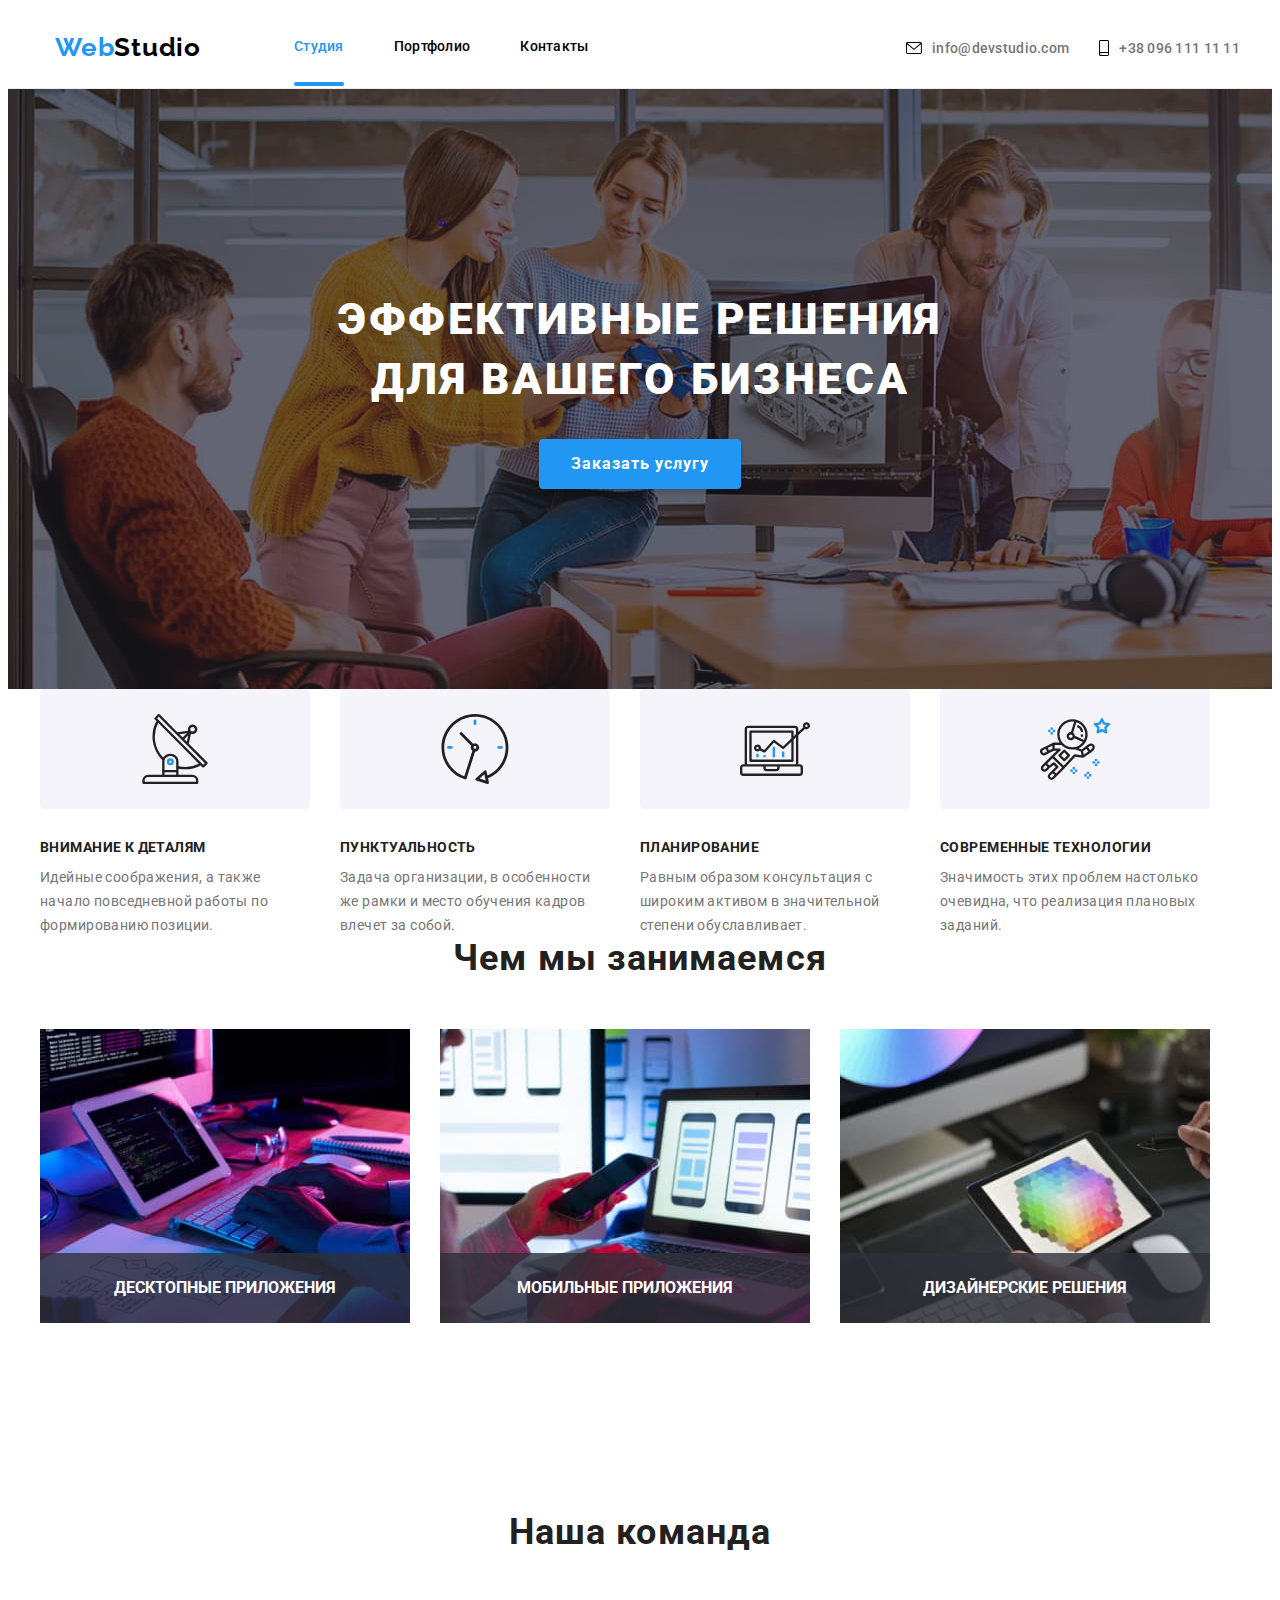
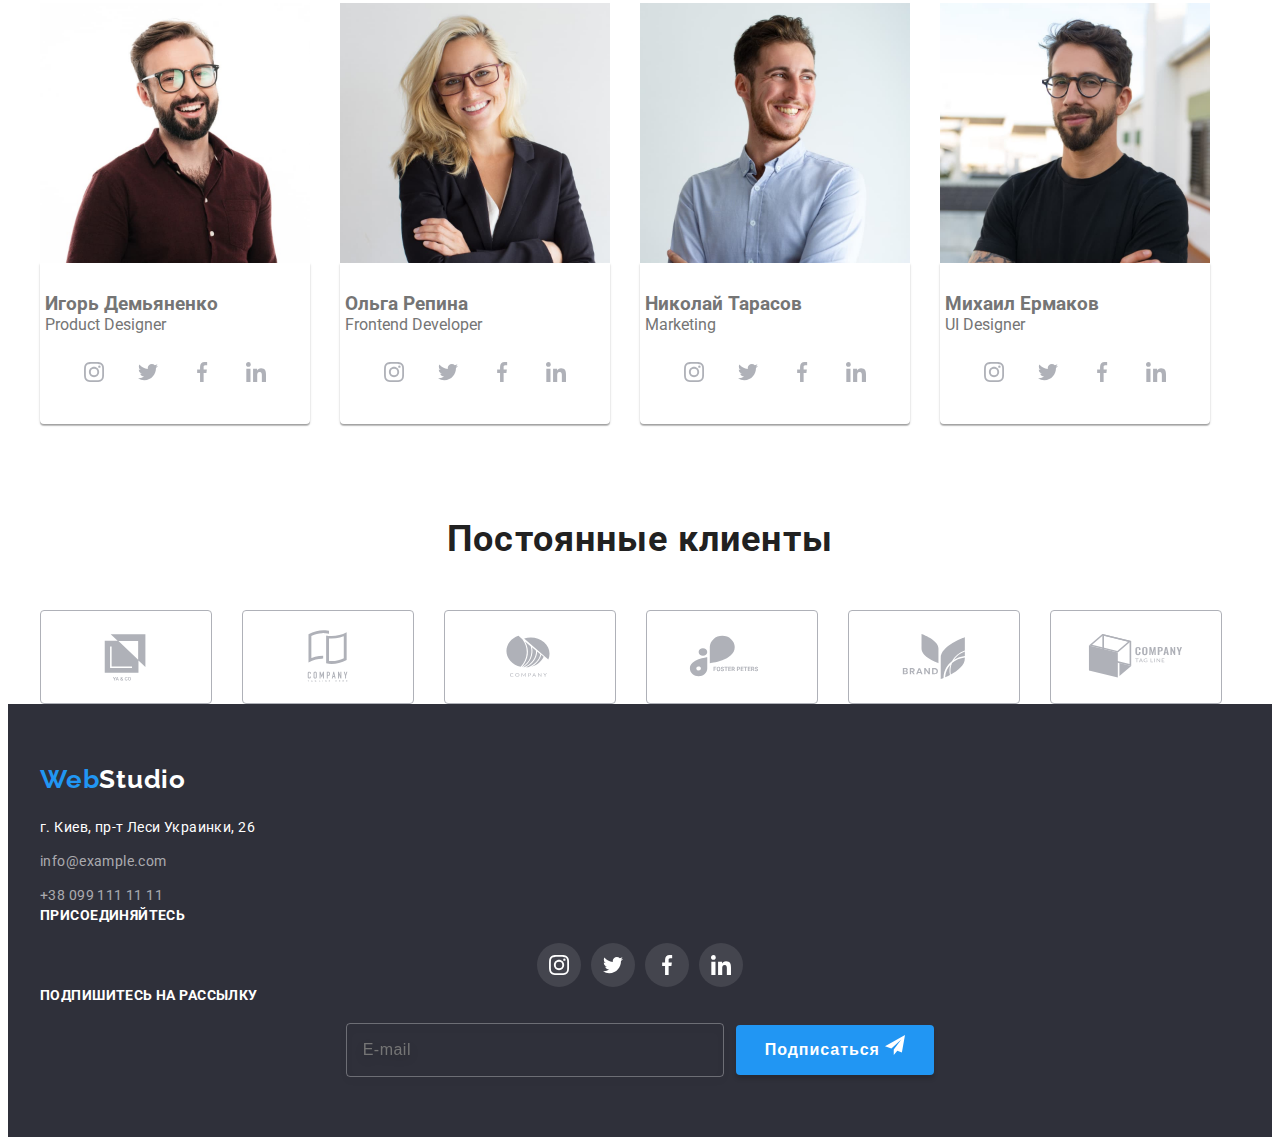
==== commit 63230dad: "майже все для SCSS" ====
--- a/index.html
+++ b/index.html
@@ -13,7 +13,7 @@
     />
     <link rel="stylesheet" href="./css/main.min.css" />
 
-    <link rel="stylesheet" href="./css/styles.css" />
+    <!-- <link rel="stylesheet" href="./css/styles.css" />-->
 </head>
 
 <body>
--- a/css/main.min.css
+++ b/css/main.min.css
@@ -0,0 +1 @@
+:root{--main-font: "Roboto", sans-serif;--logo-font: "Raleway", sans-serif;--main-txt-cl: #757575;--title-txt-cl: #212121;--accent-cl: #2196F3;--btn-txt-cl: #ffffff;--dark-cl: #000000;--light-cl: #ffffff;--anim: 250ms cubic-bezier(0.4, 0, 0.2, 1)}.visuaaly-hidden{position:absolute;white-space:nowrap;width:1px;height:1px;overflow:hidden;border:0;padding:0;clip:rect(0 0 0 0);-webkit-clip-path:inset(50%);clip-path:inset(50%);margin:-1px}body{-webkit-transition-property:color;transition-property:color;-webkit-transition-duration:250ms;transition-duration:250ms;-webkit-transition-timing-function:cubic-bezier(0.4, 0, 0.2, 1);transition-timing-function:cubic-bezier(0.4, 0, 0.2, 1);-webkit-transition-delay:0ms;transition-delay:0ms;font-family:var(--main-font);color:var(--main-txt-cl)}.no-scroll{overflow:hidden}h1,h2,h3,h4,h5,h6,p{margin:0}img{display:block;max-width:100%;height:auto;-o-object-fit:cover;object-fit:cover;-o-object-position:center;object-position:center}.link{text-decoration:none;color:currentColor}.list{list-style:none;padding:0;margin:0}.container{width:1200px;padding-left:15px;padding-right:15px;margin-left:auto;margin-right:auto}.bnt{display:-webkit-box;display:-ms-flexbox;display:flex;-webkit-box-pack:center;-ms-flex-pack:center;justify-content:center;margin-bottom:50px;gap:8px;cursor:pointer}.bnt:hover,.bnt:focus{color:var(--btn-txt-cl);background-color:var(--accent-txt-cl)}.button-action{max-width:250px;min-width:160px;max-height:50px;padding:10px 32px;-webkit-box-shadow:0px 4px 4px rgba(0,0,0,.15);box-shadow:0px 4px 4px rgba(0,0,0,.15);border-radius:4px;margin-top:30px;font-family:inherit;font-weight:700;font-size:16px;line-height:1.875;letter-spacing:.06em;color:var(--btn-txt-cl);background-color:var(--accent-cl);cursor:pointer;border:none;-webkit-transition-property:background-color;transition-property:background-color;-webkit-transition:background-color var(--anim);transition:background-color var(--anim)}.button-action:hover,.button-action:focus{background-color:#188ce8}.filter-list{display:-webkit-box;display:-ms-flexbox;display:flex;-webkit-box-align:center;-ms-flex-align:center;align-items:center;gap:8px}.button-filter{padding:6px 22px;font-family:inherit;font-weight:500;font-size:16px;line-height:1.625;letter-spacing:.06em;color:var(--title-txt-cl);background-color:#f5f4fa;border:none;cursor:pointer;border-radius:4px;-webkit-transition-property:background-color,color,-webkit-box-shadow;transition-property:background-color,color,-webkit-box-shadow;transition-property:background-color,color,box-shadow;transition-property:background-color,color,box-shadow,-webkit-box-shadow;-webkit-transition:background-color var(--anim),color var(--anim),-webkit-box-shadow var(--anim);transition:background-color var(--anim),color var(--anim),-webkit-box-shadow var(--anim);transition:background-color var(--anim),color var(--anim),box-shadow var(--anim);transition:background-color var(--anim),color var(--anim),box-shadow var(--anim),-webkit-box-shadow var(--anim)}.button-filter:hover,.button-filter:focus{color:#fff;background-color:var(--accent-cl);-webkit-box-shadow:0px 3px 1px rgba(0,0,0,.1),0px 1px 2px rgba(0,0,0,.08),0px 2px 2px rgba(0,0,0,.12);box-shadow:0px 3px 1px rgba(0,0,0,.1),0px 1px 2px rgba(0,0,0,.08),0px 2px 2px rgba(0,0,0,.12)}.current-item{color:#fff;background-color:var(--accent-cl)}.socials{display:-webkit-box;display:-ms-flexbox;display:flex;-webkit-box-align:center;-ms-flex-align:center;align-items:center;-webkit-box-pack:center;-ms-flex-pack:center;justify-content:center;gap:10px;margin-top:16px}.social__header{-webkit-box-align:center;-ms-flex-align:center;align-items:center;-webkit-box-pack:center;-ms-flex-pack:center;justify-content:center;font-weight:700;font-size:14px;line-height:1.1428571429;letter-spacing:.03em;text-transform:uppercase;color:#fff;margin-bottom:20px}.socials__link{display:-webkit-box;display:-ms-flexbox;display:flex;-webkit-box-align:center;-ms-flex-align:center;align-items:center;-webkit-box-pack:center;-ms-flex-pack:center;justify-content:center;width:44px;height:44px;fill:#afb1b8;background-color:#fff;border-radius:50%;-webkit-transition-property:background-color,fill;transition-property:background-color,fill;-webkit-transition:background-color var(--anim),fill var(--anim);transition:background-color var(--anim),fill var(--anim)}.socials__link:hover,.socials__link:focus{background-color:var(--accent-cl);fill:#fff}.footer-link{background-color:rgba(255,255,255,.1);fill:#fff}.backdrop{position:fixed;top:0;left:0;z-index:1000;width:100%;height:100%;background-color:rgba(0,0,0,.2);opacity:1;visibility:visible;pointer-events:initial;-webkit-transition:opacity var(--anim),visibility var(--anim);transition:opacity var(--anim),visibility var(--anim)}.backdrop.is-hidden{opacity:0;visibility:hidden;pointer-events:none}.modal{position:absolute;top:50%;left:50%;-webkit-transform:translate(-50%, -50%) scale(1);transform:translate(-50%, -50%) scale(1);width:528px;height:581px;padding:40px;background-color:#fff;-webkit-box-shadow:0px 1px 3px rgba(0,0,0,.12),0px 1px 1px rgba(0,0,0,.14),0px 2px 1px rgba(0,0,0,.2);box-shadow:0px 1px 3px rgba(0,0,0,.12),0px 1px 1px rgba(0,0,0,.14),0px 2px 1px rgba(0,0,0,.2);border-radius:4px;opacity:1;-webkit-transition:opacity var(--anim) 250ms,-webkit-transform var(--anim) 250ms;transition:opacity var(--anim) 250ms,-webkit-transform var(--anim) 250ms;transition:transform var(--anim) 250ms,opacity var(--anim) 250ms;transition:transform var(--anim) 250ms,opacity var(--anim) 250ms,-webkit-transform var(--anim) 250ms}.backdrop.is-hidden .modal{opacity:0;-webkit-transform:translate(-50%, -50%) scale(0.2);transform:translate(-50%, -50%) scale(0.2)}.modal-btn{position:absolute;top:10px;right:10px;display:-webkit-box;display:-ms-flexbox;display:flex;-webkit-box-align:center;-ms-flex-align:center;align-items:center;-webkit-box-pack:center;-ms-flex-pack:center;justify-content:center;width:30px;height:30px;padding:0;border-radius:50%;border:1px solid rgba(0,0,0,.1);background-color:rgba(0,0,0,0);cursor:pointer}.modal-btn-icon:focus,.modal-btn-icon:hover{fill:var(--accent-cl);-webkit-transition:fill var(--anim);transition:fill var(--anim)}.register-form{text-align:center}.register-form-title{display:block;margin-bottom:12px;font-family:"Roboto";font-weight:700;font-size:20px;line-height:1.15;text-align:center;letter-spacing:.03em;color:#212121}.register-form-group{margin-bottom:10px}.register-form-wrap{position:relative;display:block;margin-bottom:12px}.register-form-wrap:last-child{margin-bottom:0}.register-form-label{display:block;text-align:left;margin-bottom:4px;font-weight:400;font-size:12px;line-height:1.1666666667;letter-spacing:.01em;color:#757575}.register-form-input,.register-form-message{width:100%;border:1px solid rgba(33,33,33,.2);padding:10px;padding-left:50px;border-radius:4px;outline:rgba(0,0,0,0)}.register-form-message{padding-top:12px;padding-left:16px;font-weight:400;font-size:12px;line-height:1.1666666667;letter-spacing:.01em;color:rgba(117,117,117,.5);height:120px;resize:none}.register-form-item{position:relative}.register-form-item:hover .register-form-input,.register-form-item:focus-within .register-form-input{border-color:var(--accent-cl);-webkit-transition:border-color var(--anim);transition:border-color var(--anim);cursor:pointer}.register-form-item:hover .register-form-icon,.register-form-item:focus-within .register-form-icon{fill:var(--accent-cl);-webkit-transition:fill var(--anim);transition:fill var(--anim);cursor:pointer}.register-form-icon{position:absolute;top:50%;left:15px;width:18px;height:18px;-webkit-transform:translateY(-50%);transform:translateY(-50%);-webkit-transition:fill var(--anim);transition:fill var(--anim)}.register-form-message:focus,.register-form-message:hover{border:1px solid var(--accent-cl);background-color:rgba(0,0,0,0);cursor:pointer}.register-form-agreement{display:-webkit-inline-box;display:-ms-inline-flexbox;display:inline-flex;-webkit-box-align:center;-ms-flex-align:center;align-items:center;-webkit-box-pack:center;-ms-flex-pack:center;justify-content:center;gap:8px;margin-bottom:30px;cursor:pointer}.register-icon-uncheck,.register-icon-check{width:16px;height:15px}.register-checkbox:checked+.register-icon .register-icon-uncheck{opacity:0;-webkit-transition:opacity var(--anim);transition:opacity var(--anim)}.register-icon-check{opacity:0;fill:var(--accent-cl);-webkit-transition:opacity var(--anim);transition:opacity var(--anim)}.register-icon-check:focus,.register-icon-check:hover{fill:var(--accent-cl);-webkit-transition:fill var(--anim);transition:fill var(--anim);cursor:pointer}.register-checkbox:checked+.register-icon .register-icon-check{opacity:1}.register-form-agreement-text{text-align:center;font-weight:400;font-size:14px;line-height:1.7142857143;letter-spacing:.03em;color:#757575;-webkit-user-select:none;-moz-user-select:none;-ms-user-select:none;user-select:none;text-underline-position:under}.register-form-agreement-link{color:var(--accent-cl)}.register-form-btn{display:-webkit-inline-box;display:-ms-inline-flexbox;display:inline-flex;-webkit-box-align:center;-ms-flex-align:center;align-items:center;text-align:center;padding:10px 56px;font-weight:700;font-size:16px;line-height:1.875;letter-spacing:.06em;color:#fff;background-color:var(--accent-cl);-webkit-box-shadow:0px 4px 4px rgba(0,0,0,.15);box-shadow:0px 4px 4px rgba(0,0,0,.15);border-radius:4px;cursor:pointer;-webkit-transition:opacity var(--anim);transition:opacity var(--anim)}.register-form-btn:focus,.register-form-btn:hover{background-color:#188ce8;-webkit-transition:background-color var(--anim);transition:background-color var(--anim);cursor:pointer}.form{gap:8px;margin-left:auto}.form-title{-webkit-box-align:center;-ms-flex-align:center;align-items:center;-webkit-box-pack:center;-ms-flex-pack:center;justify-content:center;display:block;margin-bottom:20px;font-weight:700;font-size:14px;line-height:16px;letter-spacing:.03em;text-transform:uppercase;color:#fff}.form-subsc{display:-webkit-box;display:-ms-flexbox;display:flex;cursor:pointer;-webkit-box-align:center;-ms-flex-align:center;align-items:center;-webkit-box-pack:center;-ms-flex-pack:center;justify-content:center}.form-input{display:inline-block;font-weight:400;font-size:16px;line-height:1.25;letter-spacing:.03em;display:-webkit-box;display:-ms-flexbox;display:flex;-webkit-box-align:center;-ms-flex-align:center;align-items:center;padding-left:16px;margin-right:12px;color:rgba(255,255,255,.6);background-color:rgba(0,0,0,0);width:358px;height:50px;border:1px solid rgba(255,255,255,.3);-webkit-filter:drop-shadow(0px 4px 4px rgba(0, 0, 0, 0.15));filter:drop-shadow(0px 4px 4px rgba(0, 0, 0, 0.15));border-radius:4px}.form-button{-webkit-box-align:center;-ms-flex-align:center;align-items:center;-webkit-box-pack:center;-ms-flex-pack:center;justify-content:center;gap:10px;font-weight:700;font-size:16px;line-height:1.875;letter-spacing:.06em;color:#fff;-webkit-box-shadow:0px 4px 4px rgba(0,0,0,.15);box-shadow:0px 4px 4px rgba(0,0,0,.15);border-radius:4px;padding:10px 29px;background-color:var(--accent-cl);cursor:pointer;border:none;-webkit-transition-property:background-color;transition-property:background-color;-webkit-transition:background-color var(--anim);transition:background-color var(--anim)}.form-icon{cursor:pointer}.form-button:hover,.form-button:focus{background-color:#188ce8}.header{border-bottom:1px solid #ececec}.header__container{display:-webkit-box;display:-ms-flexbox;display:flex;-webkit-box-align:center;-ms-flex-align:center;align-items:center}.logo{display:block;margin-top:24px;margin-right:93px;margin-bottom:25px;margin-left:15px;font-family:var(--logo-font);font-weight:700;font-size:26px;line-height:1.1923076923;letter-spacing:.03em;color:var(--accent-cl)}.accent{color:var(--dark-cl)}.accent-ft{color:var(--light-cl)}.header__nav{margin-right:auto;font-family:var(--main-font);font-weight:500;font-size:14px;line-height:1.1428571429;letter-spacing:.02em}.header__list{display:-webkit-box;display:-ms-flexbox;display:flex;gap:50px}.header__link{padding-top:32px;padding-bottom:32px;color:#000}.header__link:hover,.header__link:focus{color:var(--accent-cl)}.current-page{color:var(--accent-cl)}.current-page::after{content:"";position:relative;top:28px;display:block;width:100%;height:4px;background-color:var(--accent-cl);border-radius:2px}.hero__container{-webkit-box-align:center;-ms-flex-align:center;align-items:center;text-align:center}.hero{background-color:#2f303a;background-image:-webkit-gradient(linear, left top, left bottom, from(rgba(47, 48, 58, 0.4)), to(rgba(47, 48, 58, 0.4))),url(../images/Img.jpg);background-image:linear-gradient(rgba(47, 48, 58, 0.4), rgba(47, 48, 58, 0.4)),url(../images/Img.jpg);background-size:cover;padding-top:200px;padding-bottom:200px}.hero__title{width:696px;margin:auto;font-weight:900;font-size:44px;line-height:1.3636363636;letter-spacing:.06em;color:#fff;text-transform:uppercase}.button-action{max-width:250px;min-width:160px;max-height:50px;padding:10px 32px;-webkit-box-shadow:0px 4px 4px rgba(0,0,0,.15);box-shadow:0px 4px 4px rgba(0,0,0,.15);border-radius:4px;margin-top:30px;font-family:inherit;font-weight:700;font-size:16px;line-height:1.875;letter-spacing:.06em;color:var(--btn-txt-cl);background-color:var(--accent-cl);cursor:pointer;border:none;-webkit-transition-property:background-color;transition-property:background-color;-webkit-transition:background-color var(--anim);transition:background-color var(--anim)}.button-action:hover,.button-action:focus{background-color:#188ce8}.feature__container{display:-webkit-box;display:-ms-flexbox;display:flex}.feature__list{display:-webkit-box;display:-ms-flexbox;display:flex;-webkit-box-align:center;-ms-flex-align:center;align-items:center;gap:30px}.feature__item{display:block}.feature__div{display:-webkit-box;display:-ms-flexbox;display:flex;-webkit-box-align:center;-ms-flex-align:center;align-items:center;-webkit-box-pack:center;-ms-flex-pack:center;justify-content:center;width:270px;height:120px;color:#303030;background-color:#f5f4fa;border-radius:4px;margin-bottom:30px}.feature__title{margin-bottom:10px;font-weight:700;font-size:14px;line-height:1.1428571429;letter-spacing:.03em;text-transform:uppercase;color:var(--title-txt-cl)}.feature__txt{width:270px;font-weight:400;font-size:14px;line-height:1.7142857143;letter-spacing:.03em;color:var(--main-txt-cl)}.job__list{display:-webkit-box;display:-ms-flexbox;display:flex;gap:30px;padding-bottom:94px}.job__item{position:relative}.job__title,.team__title,.clients__title{margin-bottom:50px;font-weight:700;font-size:36px;line-height:1.1666666667;text-align:center;letter-spacing:.03em;color:var(--title-txt-cl)}.job__txt{position:absolute;right:0;bottom:0;display:-webkit-box;display:-ms-flexbox;display:flex;-webkit-box-pack:center;-ms-flex-pack:center;justify-content:center;-webkit-box-align:center;-ms-flex-align:center;align-items:center;width:100%;height:23.8095238095%;background:rgba(47,48,58,.8);font-weight:700;line-height:1.1428571429;text-transform:uppercase;color:#fff}.team{padding-top:94px;padding-bottom:94px}.team__title{margin-bottom:50px;font-weight:700;font-size:36px;line-height:1.1666666667;text-align:center;letter-spacing:.03em;color:var(--title-txt-cl)}.team__list{display:-webkit-box;display:-ms-flexbox;display:flex;-ms-flex-wrap:wrap;flex-wrap:wrap;gap:30px}.team__wrapper{border-top:none;padding-top:30px;padding-bottom:30px;padding-left:5px;padding-right:5px;background:#fff;-webkit-box-shadow:0px 1px 3px rgba(0,0,0,.12),0px 1px 1px rgba(0,0,0,.14),0px 2px 1px rgba(0,0,0,.2);box-shadow:0px 1px 3px rgba(0,0,0,.12),0px 1px 1px rgba(0,0,0,.14),0px 2px 1px rgba(0,0,0,.2);border-radius:0px 0px 4px 4px}.clients__title{margin-bottom:50px;font-weight:700;font-size:36px;line-height:1.1666666667;text-align:center;letter-spacing:.03em;color:var(--title-txt-cl)}.clients__list{display:-webkit-box;display:-ms-flexbox;display:flex;-ms-flex-wrap:wrap;flex-wrap:wrap;gap:30px}.clients__link{display:-webkit-box;display:-ms-flexbox;display:flex;-webkit-box-align:center;-ms-flex-align:center;align-items:center;-webkit-box-pack:center;-ms-flex-pack:center;justify-content:center;width:170px;height:92px;fill:#afb1b8;border:1px solid #afb1b8;border-radius:4px;-webkit-transition-property:border,fill;transition-property:border,fill;-webkit-transition:background-color var(--anim),fill var(--anim);transition:background-color var(--anim),fill var(--anim)}.clients__link:hover,.clients__link:focus{fill:var(--accent-cl);border:1px solid var(--accent-cl)}.portfolio__list{display:-webkit-box;display:-ms-flexbox;display:flex;-ms-flex-wrap:wrap;flex-wrap:wrap;gap:30px}.portfolio__dsc{background-color:#fff;border:1px solid #eee;border-top:none;padding:20px 24px}.portfolio__list{display:-webkit-box;display:-ms-flexbox;display:flex;letter-spacing:.03em;-webkit-transition-property:-webkit-box-shadow;transition-property:-webkit-box-shadow;transition-property:box-shadow;transition-property:box-shadow, -webkit-box-shadow;-webkit-transition:-webkit-box-shadow var(--anim);transition:-webkit-box-shadow var(--anim);transition:box-shadow var(--anim);transition:box-shadow var(--anim), -webkit-box-shadow var(--anim)}.portfolio-img{width:370px;height:294px}.portfolio__div{position:relative;overflow:hidden;-webkit-transition:-webkit-box-shadow;transition:-webkit-box-shadow;transition:box-shadow;transition:box-shadow, -webkit-box-shadow}.overlay{position:absolute;top:0;left:0;-webkit-transform:translateY(100%);transform:translateY(100%);display:-webkit-box;display:-ms-flexbox;display:flex;-webkit-box-align:center;-ms-flex-align:center;align-items:center;-webkit-box-pack:center;-ms-flex-pack:center;justify-content:center;width:100%;height:100%;padding:63px 24px;background-color:rgba(33,150,243,.9);-webkit-transition:-webkit-transform var(--anim);transition:-webkit-transform var(--anim);transition:transform var(--anim);transition:transform var(--anim), -webkit-transform var(--anim)}.portfolio__item:hover,.portfolio__item:focus{cursor:pointer;-webkit-box-shadow:0px 1px 1px rgba(0,0,0,.12),0px 4px 4px rgba(0,0,0,.06),1px 4px 6px rgba(0,0,0,.16);box-shadow:0px 1px 1px rgba(0,0,0,.12),0px 4px 4px rgba(0,0,0,.06),1px 4px 6px rgba(0,0,0,.16)}.portfolio__item:focus .overlay,.portfolio__item:hover .overlay{-webkit-transform:translateY(0);transform:translateY(0)}.overlay-text{font-family:var(--main-font);font-weight:400;font-size:18px;line-height:1.5555555556;letter-spacing:.03em;color:#fff;text-align:left;-webkit-user-select:none;-moz-user-select:none;-ms-user-select:none;user-select:none}.portfolio__title{margin-bottom:4px;font-weight:700;font-size:18px;line-height:2;color:var(--title-txt-cl)}.portfolio__txt{font-weight:400;font-size:16px;line-height:1.875;color:var(--main-txt-cl)}.mail,.phone{display:-webkit-box;display:-ms-flexbox;display:flex;-webkit-transition:color var(--anim);transition:color var(--anim)}.mail{margin-right:30px}.header__mail,.header__phone{display:-webkit-box;display:-ms-flexbox;display:flex;-webkit-box-align:center;-ms-flex-align:center;align-items:center;-webkit-box-pack:center;-ms-flex-pack:center;justify-content:center;padding-top:32px;padding-bottom:32px;font-family:var(--main-font);font-weight:500;font-size:14px;line-height:1.1428571429;letter-spacing:.02em;color:var(--main-txt-cl);-webkit-transition:color var(--anim);transition:color var(--anim)}.mail-icon,.phone-icon{margin-right:10px;color:var(--main-txt-cl);-webkit-transition-property:fill;transition-property:fill;-webkit-transition:fill var(--anim);transition:fill var(--anim)}.mail:hover,.mail:focus,.mail-icon:hover,.mail-icon:focus,.phone-icon:hover,.phone-icon:focus,.header__mail:hover,.header__mail:focus,.header__phone:hover,.header__phone:focus{color:var(--accent-cl);fill:var(--accent-cl)}.footer-container{display:-webkit-box;display:-ms-flexbox;display:flex;-webkit-box-align:center;-ms-flex-align:center;align-items:center}.footer{-webkit-box-align:center;-ms-flex-align:center;align-items:center;-webkit-box-pack:center;-ms-flex-pack:center;justify-content:center;padding-top:60px;padding-bottom:60px;background-color:#2f303a;font-family:var(--main-font);font-weight:400;font-size:14px;line-height:1.7142857143;letter-spacing:.03em}.contacts-address{font-style:normal;gap:70px}.footer-logo{display:block;margin:0 0 20px 0;width:145px}.footer__item{margin-top:10px}.footer__contact{color:rgba(255,255,255,.6)}.footer__address{color:#fff}.footer-link{background-color:rgba(255,255,255,.1);fill:#fff}.form{gap:8px;margin-left:auto}.form-title{-webkit-box-align:center;-ms-flex-align:center;align-items:center;-webkit-box-pack:center;-ms-flex-pack:center;justify-content:center;display:block;margin-bottom:20px;font-weight:700;font-size:14px;line-height:16px;letter-spacing:.03em;text-transform:uppercase;color:#fff}.form-subsc{display:-webkit-box;display:-ms-flexbox;display:flex;cursor:pointer;-webkit-box-align:center;-ms-flex-align:center;align-items:center;-webkit-box-pack:center;-ms-flex-pack:center;justify-content:center}.form-input{display:inline-block;font-weight:400;font-size:16px;line-height:1.25;letter-spacing:.03em;display:-webkit-box;display:-ms-flexbox;display:flex;-webkit-box-align:center;-ms-flex-align:center;align-items:center;padding-left:16px;margin-right:12px;color:rgba(255,255,255,.6);background-color:rgba(0,0,0,0);width:358px;height:50px;border:1px solid rgba(255,255,255,.3);-webkit-filter:drop-shadow(0px 4px 4px rgba(0, 0, 0, 0.15));filter:drop-shadow(0px 4px 4px rgba(0, 0, 0, 0.15));border-radius:4px}.form-button{-webkit-box-align:center;-ms-flex-align:center;align-items:center;-webkit-box-pack:center;-ms-flex-pack:center;justify-content:center;gap:10px;font-weight:700;font-size:16px;line-height:1.875;letter-spacing:.06em;color:#fff;-webkit-box-shadow:0px 4px 4px rgba(0,0,0,.15);box-shadow:0px 4px 4px rgba(0,0,0,.15);border-radius:4px;padding:10px 29px;background-color:var(--accent-cl);cursor:pointer;border:none;-webkit-transition-property:background-color;transition-property:background-color;-webkit-transition:background-color var(--anim);transition:background-color var(--anim)}.form-icon{cursor:pointer}.form-button:hover,.form-button:focus{background-color:#188ce8}/*# sourceMappingURL=main.min.css.map */--- a/css/styles.css
+++ b/css/styles.css
@@ -1,850 +1,837 @@
-                             :root {
-                                /* fonts */
-                                --main-font: 'Roboto', sans-serif;
-                                --logo-font: 'Raleway', sans-serif;
-                                /* colors */
-                                --main-txt-cl: #757575;
-                                --title-txt-cl: #212121;
-                                --accent-cl: #2196F3;
-                                --btn-txt-cl: #ffffff;
-                                --dark-cl: #000000;
-                                --light-cl: #ffffff;
-                                /* others */
-                                --anim: 250ms cubic-bezier(0.4, 0, 0.2, 1);
-                            }
-                            
-                            body {
-                                transition-property: color;
-                                transition-duration: 250ms;
-                                transition-timing-function: cubic-bezier(0.4, 0, 0.2, 1);
-                                transition-delay: 0ms;
-                                font-family: var(--main-font);
-                                color: var(--main-txt-cl);
-                            }
-                            
-                            .no-scroll {
-                                overflow: hidden;
-                            }
-                            /* reset styles */
-                            
-                            h1,
-                            h2,
-                            h3,
-                            h4,
-                            h5,
-                            h6,
-                            p {
-                                margin: 0;
-                            }
-                            
-                            img {
-                                display: block;
-                            }
-                            
-                            .link {
-                                text-decoration: none;
-                                color: currentColor;
-                            }
-                            
-                            .list {
-                                list-style: none;
-                                padding: 0;
-                                margin: 0;
-                            }
-                            
-                            .visuaaly-hidden {
-                                position: absolute;
-                                white-space: nowrap;
-                                width: 1px;
-                                height: 1px;
-                                overflow: hidden;
-                                border: 0;
-                                padding: 0;
-                                clip: rect(0 0 0 0);
-                                clip-path: inset(50%);
-                                margin: -1px;
-                            }
-                            
-                            .container {
-                                width: 1200px;
-                                padding-left: 15px;
-                                padding-right: 15px;
-                                margin-left: auto;
-                                margin-right: auto;
-                                /* outline: 2px solid red; outline-offset: -2px;*/
-                            }
-                            
-                            .main,
-                            .feature,
-                            .team,
-                            .portfolio,
-                            .clients,
-                            .footer {
-                                padding-top: 94px;
-                                padding-bottom: 94px;
-                            }
-                            
-                            .bnt {
-                                display: flex;
-                                justify-content: center;
-                                margin-bottom: 50px;
-                                gap: 8px;
-                            }
-                            /* стилі для заголока */
-                            
-                            .header {
-                                border-bottom: 1px solid #ECECEC;
-                            }
-                            
-                            .header__container {
-                                display: flex;
-                                align-items: center;
-                            }
-                            
-                            .logo {
-                                display: block;
-                                margin-top: 24px;
-                                margin-right: 93px;
-                                margin-bottom: 25px;
-                                margin-left: 15px;
-                                font-family: var(--logo-font);
-                                font-weight: 700;
-                                font-size: 26px;
-                                line-height: calc(31 / 26);
-                                letter-spacing: 0.03em;
-                                color: var(--accent-cl);
-                            }
-                            
-                            .accent {
-                                color: var(--dark-cl);
-                            }
-                            
-                            .accent-ft {
-                                color: var(--light-cl);
-                            }
-                            
-                            .header__nav {
-                                margin-right: auto;
-                                font-family: var(--main-font);
-                                font-weight: 500;
-                                font-size: 14px;
-                                line-height: calc(16 / 14);
-                                letter-spacing: 0.02em;
-                            }
-                            
-                            .header__list {
-                                display: flex;
-                                gap: 50px;
-                            }
-                            
-                            .header__link {
-                                padding-top: 32px;
-                                padding-bottom: 32px;
-                                color: #000000;
-                            }
-                            
-                            .header__link:hover,
-                            .header__link:focus {
-                                color: var(--accent-cl);
-                            }
-                            /* активна сторінка */
-                            
-                            .current-page {
-                                color: var(--accent-cl);
-                            }
-                            
-                            .current-page::after {
-                                content: '';
-                                position: relative;
-                                top: 28px;
-                                display: block;
-                                width: 100%;
-                                height: 4px;
-                                background-color: var(--accent-cl);
-                                border-radius: 2px;
-                            }
-                            
-                            .mail,
-                            .phone {
-                                display: flex;
-                                transition: color var(--anim);
-                            }
-                            
-                            .mail {
-                                margin-right: 30px;
-                            }
-                            
-                            .header__mail,
-                            .header__phone {
-                                display: flex;
-                                align-items: center;
-                                justify-content: center;
-                                padding-top: 32px;
-                                padding-bottom: 32px;
-                                font-family: var(--main-font);
-                                font-weight: 500;
-                                font-size: 14px;
-                                line-height: calc(16 / 14);
-                                letter-spacing: 0.02em;
-                                color: var(--main-txt-cl);
-                                transition: color var(--anim);
-                            }
-                            
-                            .mail-icon,
-                            .phone-icon {
-                                margin-right: 10px;
-                                color: var(--main-txt-cl);
-                                transition-property: fill;
-                                transition: fill var(--anim);
-                            }
-                            
-                            .mail:hover,
-                            .mail:focus,
-                            .mail-icon:hover,
-                            .mail-icon:focus,
-                            .phone-icon:hover,
-                            .phone-icon:focus,
-                            .header__mail:hover,
-                            .header__mail:focus,
-                            .header__phone:hover,
-                            .header__phone:focus {
-                                color: var(--accent-cl);
-                                fill: var(--accent-cl);
-                            }
-                            
-                            .hero__container {
-                                align-items: center;
-                                text-align: center;
-                            }
-                            
-                            .hero {
-                                background-color: #2F303A;
-                                background-image: linear-gradient(rgba(47, 48, 58, 0.4), rgba(47, 48, 58, 0.4)), url(../images/Img.jpg);
-                                background-size: cover;
-                                padding-top: 200px;
-                                padding-bottom: 200px;
-                            }
-                            
-                            .hero__title {
-                                width: 696px;
-                                margin: auto;
-                                /*   font-family: var(--main-font); */
-                                font-weight: 900;
-                                font-size: 44px;
-                                line-height: calc(60 / 44);
-                                letter-spacing: 0.06em;
-                                color: #ffffff;
-                                text-transform: uppercase;
-                            }
-                            
-                            .button-action {
-                                max-width: 250px;
-                                min-width: 160px;
-                                max-height: 50px;
-                                padding: 10px 32px;
-                                box-shadow: 0px 4px 4px rgba(0, 0, 0, 0.15);
-                                border-radius: 4px;
-                                margin-top: 30px;
-                                font-family: inherit;
-                                font-weight: 700;
-                                font-size: 16px;
-                                line-height: calc(30 / 16);
-                                letter-spacing: 0.06em;
-                                color: var(--btn-txt-cl);
-                                background-color: var(--accent-cl);
-                                cursor: pointer;
-                                border: none;
-                                transition-property: background-color;
-                                transition: background-color var(--anim);
-                            }
-                            
-                            .button-action:hover,
-                            .button-action:focus {
-                                background-color: #188CE8;
-                            }
-                            
-                            .filter-list {
-                                display: flex;
-                                align-items: center;
-                                gap: 8px;
-                            }
-                            
-                            .button-filter {
-                                padding: 6px 22px;
-                                font-family: inherit;
-                                font-weight: 500;
-                                font-size: 16px;
-                                line-height: calc(26 / 16);
-                                letter-spacing: 0.06em;
-                                color: var(--title-txt-cl);
-                                background-color: #F5F4FA;
-                                border: none;
-                                cursor: pointer;
-                                border-radius: 4px;
-                                transition-property: background-color, color, box-shadow;
-                                transition: background-color var(--anim), color var(--anim), box-shadow var(--anim);
-                            }
-                            
-                            .button-filter:hover,
-                            .button-filter:focus {
-                                color: #FFFFFF;
-                                background-color: var(--accent-cl);
-                                box-shadow: 0px 3px 1px rgba(0, 0, 0, 0.1), 0px 1px 2px rgba(0, 0, 0, 0.08), 0px 2px 2px rgba(0, 0, 0, 0.12);
-                            }
-                            /* активна кнопка */
-                            
-                            .current-item {
-                                color: #FFFFFF;
-                                background-color: var(--accent-cl);
-                            }
-                            /* main section */
-                            
-                            .feature__list {
-                                display: flex;
-                                align-items: center;
-                                gap: 30px;
-                            }
-                            
-                            .feature__item {
-                                display: block;
-                            }
-                            
-                            .feature__div {
-                                display: flex;
-                                align-items: center;
-                                justify-content: center;
-                                width: 270px;
-                                height: 120px;
-                                color: #303030;
-                                background-color: #F5F4FA;
-                                border-radius: 4px;
-                                margin-bottom: 30px;
-                            }
-                            
-                            .feature__title {
-                                margin-bottom: 10px;
-                                font-weight: 700;
-                                font-size: 14px;
-                                line-height: calc(16 /14);
-                                letter-spacing: 0.03em;
-                                text-transform: uppercase;
-                                color: var(--title-txt-cl);
-                            }
-                            
-                            .feature__txt {
-                                width: 270px;
-                                font-weight: 400;
-                                font-size: 14px;
-                                line-height: calc(24 / 14);
-                                letter-spacing: 0.03em;
-                                color: var(--main-txt-cl);
-                            }
-                            
-                            .job__list {
-                                display: flex;
-                                gap: 30px;
-                                padding-bottom: 94px;
-                            }
-                            
-                            .job__item {
-                                position: relative;
-                            }
-                            
-                            .job__title,
-                            .team__title,
-                            .clients__title {
-                                margin-bottom: 50px;
-                                font-weight: 700;
-                                font-size: 36px;
-                                line-height: calc(42 / 36);
-                                text-align: center;
-                                letter-spacing: 0.03em;
-                                color: var(--title-txt-cl);
-                            }
-                            
-                            .job__txt {
-                                position: absolute;
-                                right: 0;
-                                bottom: 0;
-                                display: flex;
-                                justify-content: center;
-                                align-items: center;
-                                width: 100%;
-                                height: calc(70*100% / 294);
-                                background: rgba(47, 48, 58, 0.8);
-                                font-weight: 700;
-                                line-height: calc(16 / 14);
-                                text-transform: uppercase;
-                                color: #ffffff;
-                            }
-                            
-                            .team__list,
-                            .clients__list,
-                            .contacts-address,
-                            .portfolio__list {
-                                display: flex;
-                                flex-wrap: wrap;
-                                gap: 30px;
-                            }
-                            
-                            .team__wrapper {
-                                border-top: none;
-                                padding-top: 30px;
-                                padding-bottom: 30px;
-                                padding-left: 5px;
-                                padding-right: 5px;
-                                background: #FFFFFF;
-                                box-shadow: 0px 1px 3px rgba(0, 0, 0, 0.12), 0px 1px 1px rgba(0, 0, 0, 0.14), 0px 2px 1px rgba(0, 0, 0, 0.2);
-                                border-radius: 0px 0px 4px 4px;
-                            }
-                            /* Socials icons */
-                            
-                            .socials {
-                                display: flex;
-                                align-items: center;
-                                justify-content: center;
-                                gap: 10px;
-                                margin-top: 16px;
-                            }
-                            
-                            .socials__link {
-                                display: flex;
-                                align-items: center;
-                                justify-content: center;
-                                width: 44px;
-                                height: 44px;
-                                fill: #AFB1B8;
-                                background-color: #ffffff;
-                                border-radius: 50%;
-                                transition-property: background-color, fill;
-                                transition: background-color var(--anim), fill var(--anim);
-                            }
-                            
-                            .socials__link:hover,
-                            .socials__link:focus {
-                                background-color: var(--accent-cl);
-                                fill: #ffffff;
-                            }
-                            
-                            .portfolio__dsc {
-                                background-color: #FFFFFF;
-                                border: 1px solid #EEEEEE;
-                                border-top: none;
-                                padding: 20px 24px;
-                            }
-                            
-                            .portfolio__list {
-                                display: flex;
-                                letter-spacing: 0.03em;
-                                transition-property: box-shadow;
-                                transition: box-shadow var(--anim);
-                            }
-                            
-                            .portfolio-img {
-                                width: 370px;
-                                height: 294px;
-                            }
-                            
-                            .portfolio__div {
-                                position: relative;
-                                overflow: hidden;
-                                transition: box-shadow;
-                            }
-                            
-                            .overlay {
-                                position: absolute;
-                                top: 0;
-                                left: 0;
-                                transform: translateY(100%);
-                                display: flex;
-                                align-items: center;
-                                justify-content: center;
-                                width: 100%;
-                                height: 100%;
-                                padding: 63px 24px;
-                                background-color: rgba(33, 150, 243, 0.9);
-                                transition: transform var(--anim);
-                            }
-                            
-                            .portfolio__item:hover,
-                            .portfolio__item:focus {
-                                cursor: pointer;
-                                box-shadow: 0px 1px 1px rgba(0, 0, 0, 0.12), 0px 4px 4px rgba(0, 0, 0, 0.06), 1px 4px 6px rgba(0, 0, 0, 0.16);
-                            }
-                            
-                            .portfolio__item:focus .overlay,
-                            .portfolio__item:hover .overlay {
-                                transform: translateY(0);
-                            }
-                            
-                            .overlay-text {
-                                font-family: var(--main-font);
-                                font-weight: 400;
-                                font-size: 18px;
-                                line-height: calc(28 / 18);
-                                /* or 156% */
-                                letter-spacing: 0.03em;
-                                color: #FFFFFF;
-                                text-align: left;
-                                user-select: none;
-                            }
-                            
-                            .portfolio__title {
-                                margin-bottom: 4px;
-                                font-weight: 700;
-                                font-size: 18px;
-                                line-height: calc(36 / 18);
-                                color: var(--title-txt-cl);
-                            }
-                            
-                            .portfolio__txt {
-                                font-weight: 400;
-                                font-size: 16px;
-                                line-height: calc(30 / 16);
-                                color: var(--main-txt-cl);
-                            }
-                            
-                            .team {
-                                background-color: #F5F4FA;
-                                text-align: center;
-                                letter-spacing: 0.03em;
-                            }
-                            
-                            .team__title {
-                                margin-bottom: 50px;
-                                font-weight: 700;
-                                font-size: 36px;
-                                line-height: calc(42 / 36);
-                                color: var(--title-txt-cl);
-                            }
-                            
-                            .team__hd {
-                                margin-bottom: 10px;
-                                font-weight: 500;
-                                font-size: 16px;
-                                line-height: calc(19 / 16);
-                                color: var(--title-txt-cl);
-                            }
-                            
-                            .team__txt {
-                                font-weight: 400;
-                                font-size: 16px;
-                                line-height: calc(19 / 16);
-                                color: var(--main-txt-cl);
-                            }
-                            
-                            .clients__link {
-                                display: flex;
-                                align-items: center;
-                                justify-content: center;
-                                width: 170px;
-                                height: 92px;
-                                fill: #AFB1B8;
-                                border: 1px solid #AFB1B8;
-                                border-radius: 4px;
-                                transition-property: border, fill;
-                                transition: background-color var(--anim), fill var(--anim);
-                            }
-                            
-                            .clients__link:hover,
-                            .clients__link:focus {
-                                fill: var(--accent-cl);
-                                border: 1px solid var(--accent-cl);
-                            }
-                            /* footer section */
-                            
-                            .footer {
-                                align-items: center;
-                                justify-content: center;
-                                padding-top: 60px;
-                                padding-bottom: 60px;
-                                background-color: #2F303A;
-                                font-family: var(--main-font);
-                                font-weight: 400;
-                                font-size: 14px;
-                                line-height: calc(24 / 14);
-                                letter-spacing: 0.03em;
-                            }
-                            
-                            .contacts-address {
-                                font-style: normal;
-                                gap: 70px;
-                            }
-                            
-                            .footer-logo {
-                                display: block;
-                                margin: 0 0 20px 0;
-                                width: 145px;
-                            }
-                            
-                            .footer__item {
-                                margin-top: 10px;
-                            }
-                            
-                            .footer__contact {
-                                color: rgba(255, 255, 255, 0.6);
-                            }
-                            
-                            .footer__address {
-                                color: #ffffff;
-                            }
-                            
-                            .social__header {
-                                align-items: center;
-                                justify-content: center;
-                                font-weight: 700;
-                                font-size: 14px;
-                                line-height: calc(16 / 14);
-                                letter-spacing: 0.03em;
-                                text-transform: uppercase;
-                                color: #FFFFFF;
-                                margin-bottom: 20px;
-                            }
-                            
-                            .footer-link {
-                                background-color: rgba(255, 255, 255, 0.1);
-                                fill: #FFFFFF;
-                            }
-                            
-                            .form {
-                                gap: 8px;
-                                margin-left: auto;
-                            }
-                            
-                            .form-title {
-                                align-items: center;
-                                justify-content: center;
-                                display: block;
-                                margin-bottom: 20px;
-                                font-weight: 700;
-                                font-size: 14px;
-                                line-height: 16px;
-                                letter-spacing: 0.03em;
-                                text-transform: uppercase;
-                                color: #FFFFFF;
-                            }
-                            
-                            .form-subsc {
-                                display: flex;
-                                cursor: pointer;
-                                align-items: center;
-                                justify-content: center;
-                            }
-                            
-                            .form-input {
-                                display: inline-block;
-                                font-weight: 400;
-                                font-size: 16px;
-                                line-height: calc(20 / 16);
-                                letter-spacing: 0.03em;
-                                /* identical to box height, or 125% */
-                                display: flex;
-                                align-items: center;
-                                padding-left: 16px;
-                                margin-right: 12px;
-                                color: rgba(255, 255, 255, 0.6);
-                                background-color: transparent;
-                                width: 358px;
-                                height: 50px;
-                                border: 1px solid rgba(255, 255, 255, 0.3);
-                                filter: drop-shadow(0px 4px 4px rgba(0, 0, 0, 0.15));
-                                border-radius: 4px;
-                            }
-                            
-                            .form-button {
-                                align-items: center;
-                                justify-content: center;
-                                gap: 10px;
-                                font-weight: 700;
-                                font-size: 16px;
-                                line-height: calc(30 / 16);
-                                /* identical to box height, or 188% */
-                                letter-spacing: 0.06em;
-                                color: #FFFFFF;
-                                box-shadow: 0px 4px 4px rgba(0, 0, 0, 0.15);
-                                border-radius: 4px;
-                                padding: 10px 29px;
-                                background-color: var(--accent-cl);
-                                cursor: pointer;
-                                border: none;
-                                transition-property: background-color;
-                                transition: background-color var(--anim);
-                            }
-                            
-                            .form-icon {
-                                cursor: pointer;
-                            }
-                            
-                            .form-button:hover,
-                            .form-button:focus {
-                                background-color: #188CE8;
-                            }
-                            /** Modal window */
-                            
-                            .backdrop {
-                                position: fixed;
-                                top: 0;
-                                left: 0;
-                                z-index: 1000;
-                                /* display: flex;align-items: center;justify-content: center; */
-                                width: 100%;
-                                height: 100%;
-                                background-color: rgba(0, 0, 0, 0.2);
-                                /* властивості за змовчуванням */
-                                opacity: 1;
-                                visibility: visible;
-                                pointer-events: initial;
-                                transition: opacity var(--anim), visibility var(--anim);
-                            }
-                            
-                            .backdrop.is-hidden {
-                                opacity: 0;
-                                visibility: hidden;
-                                pointer-events: none;
-                            }
-                            
-                            .modal {
-                                position: absolute;
-                                top: 50%;
-                                left: 50%;
-                                transform: translate(-50%, -50%) scale(1);
-                                width: 528px;
-                                height: 581px;
-                                padding: 40px;
-                                background-color: #FFFFFF;
-                                box-shadow: 0px 1px 3px rgba(0, 0, 0, 0.12), 0px 1px 1px rgba(0, 0, 0, 0.14), 0px 2px 1px rgba(0, 0, 0, 0.2);
-                                border-radius: 4px;
-                                opacity: 1;
-                                transition: transform var(--anim) 250ms, opacity var(--anim) 250ms;
-                            }
-                            
-                            .backdrop.is-hidden .modal {
-                                opacity: 0;
-                                transform: translate(-50%, -50%) scale(0.2);
-                            }
-                            
-                            .modal-btn {
-                                position: absolute;
-                                top: 10px;
-                                right: 10px;
-                                display: flex;
-                                align-items: center;
-                                justify-content: center;
-                                width: 30px;
-                                height: 30px;
-                                padding: 0;
-                                border-radius: 50%;
-                                border: 1px solid rgba(0, 0, 0, 0.1);
-                                background-color: transparent;
-                                cursor: pointer;
-                            }
-                            
-                            .modal-btn-icon:focus,
-                            .modal-btn-icon:hover {
-                                fill: var(--accent-cl);
-                                transition: fill var(--anim);
-                            }
-                            /** modal form */
-                            
-                            .register-form {
-                                text-align: center;
-                            }
-                            
-                            .register-form-title {
-                                display: block;
-                                margin-bottom: 12px;
-                                font-family: 'Roboto';
-                                font-weight: 700;
-                                font-size: 20px;
-                                line-height: calc(23 / 20);
-                                text-align: center;
-                                letter-spacing: 0.03em;
-                                color: #212121;
-                            }
-                            
-                            .register-form-group {
-                                margin-bottom: 10px;
-                            }
-                            
-                            .register-form-wrap {
-                                position: relative;
-                                display: block;
-                                margin-bottom: 12px;
-                            }
-                            
-                            .register-form-wrap:last-child {
-                                margin-bottom: 0;
-                            }
-                            
-                            .register-form-label {
-                                display: block;
-                                text-align: left;
-                                margin-bottom: 4px;
-                                font-weight: 400;
-                                font-size: 12px;
-                                line-height: calc(14 / 12);
-                                /* identical to box height */
-                                letter-spacing: 0.01em;
-                                color: #757575;
-                            }
-                            
-                            .register-form-input,
-                            .register-form-message {
-                                width: 100%;
-                                border: 1px solid rgba(33, 33, 33, 0.2);
-                                padding: 10px;
-                                padding-left: 50px;
-                                border-radius: 4px;
-                                outline: transparent;
-                            }
-                            
-                            .register-form-message {
-                                padding-top: 12px;
-                                padding-left: 16px;
-                                font-weight: 400;
-                                font-size: 12px;
-                                line-height: calc(14 / 12);
-                                letter-spacing: 0.01em;
-                                color: rgba(117, 117, 117, 0.5);
-                                height: 120px;
-                                resize: none;
-                            }
-                            
-                            .register-form-item {
-                                position: relative;
-                            }
-                            
-                            .register-form-item:hover .register-form-input,
-                            .register-form-item:focus-within .register-form-input {
-                                border-color: var(--accent-cl);
-                                transition: border-color var(--anim);
-                                cursor: pointer;
-                            }
-                            
-                            .register-form-item:hover .register-form-icon,
-                            .register-form-item:focus-within .register-form-icon {
-                                fill: var(--accent-cl);
-                                transition: fill var(--anim);
-                                cursor: pointer;
-                            }
-                            
-                            .register-form-icon {
-                                position: absolute;
-                                top: 50%;
-                                left: 15px;
-                                width: 18px;
-                                height: 18px;
-                                transform: translateY(-50%);
-                                transition: fill var(--anim);
-                            }
-                            
-                            .register-form-message:focus,
-                            .register-form-message:hover {
-                                border: 1px solid var(--accent-cl);
-                                background-color: transparent;
-                                cursor: pointer;
-                            }
-                            /*.register-form-icon {
+                /*    :root {
+                           /* fonts 
+                    
+                    --main-font: 'Roboto',
+                    sans-serif;
+                    --logo-font: 'Raleway',
+                    sans-serif;
+                    /* colors 
+                    
+                    --main-txt-cl: #757575;
+                    --title-txt-cl: #212121;
+                    --accent-cl: #2196F3;
+                    --btn-txt-cl: #ffffff;
+                    --dark-cl: #000000;
+                    --light-cl: #ffffff;
+                    /* others 
+                    
+                    --anim: 250ms cubic-bezier(0.4, 0, 0.2, 1);
+                } */
+                /*    body {
+                    transition-property: color;
+                    transition-duration: 250ms;
+                    transition-timing-function: cubic-bezier(0.4, 0, 0.2, 1);
+                    transition-delay: 0ms;
+                    font-family: var(--main-font);
+                    color: var(--main-txt-cl);
+                }
+                
+                .no-scroll {
+                    overflow: hidden;
+                } */
+                /* reset styles 
+                
+                h1,
+                h2,
+                h3,
+                h4,
+                h5,
+                h6,
+                p {
+                    margin: 0;
+                }
+                
+                img {
+                    display: block;
+                }
+                
+                .link {
+                    text-decoration: none;
+                    color: currentColor;
+                }
+                
+                .list {
+                    list-style: none;
+                    padding: 0;
+                    margin: 0;
+                }*/
+                /*  .visuaaly-hidden {
+                          position: absolute;
+                          white-space: nowrap;
+                          width: 1px;
+                          height: 1px;
+                          overflow: hidden;
+                          border: 0;
+                          padding: 0;
+                          clip: rect(0 0 0 0);
+                          clip-path: inset(50%);
+                          margin: -1px;
+                      } */
+                /* .container {
+                                 width: 1200px;
+                                 padding-left: 15px;
+                                 padding-right: 15px;
+                                 margin-left: auto;
+                                 margin-right: auto;
+                                 /* outline: 2px solid red; outline-offset: -2px;}*/
+                
+                .main,
+                .feature,
+                .team,
+                .portfolio,
+                .clients,
+                .footer {
+                    padding-top: 94px;
+                    padding-bottom: 94px;
+                }
+                
+                .bnt {
+                    display: flex;
+                    justify-content: center;
+                    margin-bottom: 50px;
+                    gap: 8px;
+                }
+                /* стилі для заголока */
+                
+                .header {
+                    border-bottom: 1px solid #ECECEC;
+                }
+                
+                .header__container {
+                    display: flex;
+                    align-items: center;
+                }
+                
+                .logo {
+                    display: block;
+                    margin-top: 24px;
+                    margin-right: 93px;
+                    margin-bottom: 25px;
+                    margin-left: 15px;
+                    font-family: var(--logo-font);
+                    font-weight: 700;
+                    font-size: 26px;
+                    line-height: calc(31 / 26);
+                    letter-spacing: 0.03em;
+                    color: var(--accent-cl);
+                }
+                
+                .accent {
+                    color: var(--dark-cl);
+                }
+                
+                .accent-ft {
+                    color: var(--light-cl);
+                }
+                
+                .header__nav {
+                    margin-right: auto;
+                    font-family: var(--main-font);
+                    font-weight: 500;
+                    font-size: 14px;
+                    line-height: calc(16 / 14);
+                    letter-spacing: 0.02em;
+                }
+                
+                .header__list {
+                    display: flex;
+                    gap: 50px;
+                }
+                
+                .header__link {
+                    padding-top: 32px;
+                    padding-bottom: 32px;
+                    color: #000000;
+                }
+                
+                .header__link:hover,
+                .header__link:focus {
+                    color: var(--accent-cl);
+                }
+                /* активна сторінка */
+                
+                .current-page {
+                    color: var(--accent-cl);
+                }
+                
+                .current-page::after {
+                    content: '';
+                    position: relative;
+                    top: 28px;
+                    display: block;
+                    width: 100%;
+                    height: 4px;
+                    background-color: var(--accent-cl);
+                    border-radius: 2px;
+                }
+                
+                .mail,
+                .phone {
+                    display: flex;
+                    transition: color var(--anim);
+                }
+                
+                .mail {
+                    margin-right: 30px;
+                }
+                
+                .header__mail,
+                .header__phone {
+                    display: flex;
+                    align-items: center;
+                    justify-content: center;
+                    padding-top: 32px;
+                    padding-bottom: 32px;
+                    font-family: var(--main-font);
+                    font-weight: 500;
+                    font-size: 14px;
+                    line-height: calc(16 / 14);
+                    letter-spacing: 0.02em;
+                    color: var(--main-txt-cl);
+                    transition: color var(--anim);
+                }
+                
+                .mail-icon,
+                .phone-icon {
+                    margin-right: 10px;
+                    color: var(--main-txt-cl);
+                    transition-property: fill;
+                    transition: fill var(--anim);
+                }
+                
+                .mail:hover,
+                .mail:focus,
+                .mail-icon:hover,
+                .mail-icon:focus,
+                .phone-icon:hover,
+                .phone-icon:focus,
+                .header__mail:hover,
+                .header__mail:focus,
+                .header__phone:hover,
+                .header__phone:focus {
+                    color: var(--accent-cl);
+                    fill: var(--accent-cl);
+                }
+                /*   .hero__container {
+                    align-items: center;
+                    text-align: center;
+                }
+                
+                .hero {
+                    background-color: #2F303A;
+                    background-image: linear-gradient(rgba(47, 48, 58, 0.4), rgba(47, 48, 58, 0.4)), url(../images/Img.jpg);
+                    background-size: cover;
+                    padding-top: 200px;
+                    padding-bottom: 200px;
+                }
+                
+                .hero__title {
+                    width: 696px;
+                    margin: auto;
+                    /*   font-family: var(--main-font); 
+                    font-weight: 900;
+                    font-size: 44px;
+                    line-height: calc(60 / 44);
+                    letter-spacing: 0.06em;
+                    color: #ffffff;
+                    text-transform: uppercase;
+                }*/
+                /*   .button-action {
+                    max-width: 250px;
+                    min-width: 160px;
+                    max-height: 50px;
+                    padding: 10px 32px;
+                    box-shadow: 0px 4px 4px rgba(0, 0, 0, 0.15);
+                    border-radius: 4px;
+                    margin-top: 30px;
+                    font-family: inherit;
+                    font-weight: 700;
+                    font-size: 16px;
+                    line-height: calc(30 / 16);
+                    letter-spacing: 0.06em;
+                    color: var(--btn-txt-cl);
+                    background-color: var(--accent-cl);
+                    cursor: pointer;
+                    border: none;
+                    transition-property: background-color;
+                    transition: background-color var(--anim);
+                }
+                
+                .button-action:hover,
+                .button-action:focus {
+                    background-color: #188CE8;
+                }
+                
+                .filter-list {
+                    display: flex;
+                    align-items: center;
+                    gap: 8px;
+                }
+                
+                .button-filter {
+                    padding: 6px 22px;
+                    font-family: inherit;
+                    font-weight: 500;
+                    font-size: 16px;
+                    line-height: calc(26 / 16);
+                    letter-spacing: 0.06em;
+                    color: var(--title-txt-cl);
+                    background-color: #F5F4FA;
+                    border: none;
+                    cursor: pointer;
+                    border-radius: 4px;
+                    transition-property: background-color, color, box-shadow;
+                    transition: background-color var(--anim), color var(--anim), box-shadow var(--anim);
+                }
+                
+                .button-filter:hover,
+                .button-filter:focus {
+                    color: #FFFFFF;
+                    background-color: var(--accent-cl);
+                    box-shadow: 0px 3px 1px rgba(0, 0, 0, 0.1), 0px 1px 2px rgba(0, 0, 0, 0.08), 0px 2px 2px rgba(0, 0, 0, 0.12);
+                }
+                /* активна кнопка 
+                
+                .current-item {
+                    color: #FFFFFF;
+                    background-color: var(--accent-cl);
+                }*/
+                /* main section */
+                /*    .feature__list {
+                    display: flex;
+                    align-items: center;
+                    gap: 30px;
+                }
+                
+                .feature__item {
+                    display: block;
+                }
+                
+                .feature__div {
+                    display: flex;
+                    align-items: center;
+                    justify-content: center;
+                    width: 270px;
+                    height: 120px;
+                    color: #303030;
+                    background-color: #F5F4FA;
+                    border-radius: 4px;
+                    margin-bottom: 30px;
+                }
+                
+                .feature__title {
+                    margin-bottom: 10px;
+                    font-weight: 700;
+                    font-size: 14px;
+                    line-height: calc(16 /14);
+                    letter-spacing: 0.03em;
+                    text-transform: uppercase;
+                    color: var(--title-txt-cl);
+                }
+                
+                .feature__txt {
+                    width: 270px;
+                    font-weight: 400;
+                    font-size: 14px;
+                    line-height: calc(24 / 14);
+                    letter-spacing: 0.03em;
+                    color: var(--main-txt-cl);
+                } */
+                /*   .job__list {
+                    display: flex;
+                    gap: 30px;
+                    padding-bottom: 94px;
+                }
+                
+                .job__item {
+                    position: relative;
+                }
+                
+                .job__title,
+                .team__title,
+                .clients__title {
+                    margin-bottom: 50px;
+                    font-weight: 700;
+                    font-size: 36px;
+                    line-height: calc(42 / 36);
+                    text-align: center;
+                    letter-spacing: 0.03em;
+                    color: var(--title-txt-cl);
+                }
+                
+                .job__txt {
+                    position: absolute;
+                    right: 0;
+                    bottom: 0;
+                    display: flex;
+                    justify-content: center;
+                    align-items: center;
+                    width: 100%;
+                    height: calc(70*100% / 294);
+                    background: rgba(47, 48, 58, 0.8);
+                    font-weight: 700;
+                    line-height: calc(16 / 14);
+                    text-transform: uppercase;
+                    color: #ffffff;
+                } */
+                /*    .team__list,
+                .clients__list,
+                .contacts-address,
+                .portfolio__list {
+                    display: flex;
+                    flex-wrap: wrap;
+                    gap: 30px;
+                }
+                
+                .team__wrapper {
+                    border-top: none;
+                    padding-top: 30px;
+                    padding-bottom: 30px;
+                    padding-left: 5px;
+                    padding-right: 5px;
+                    background: #FFFFFF;
+                    box-shadow: 0px 1px 3px rgba(0, 0, 0, 0.12), 0px 1px 1px rgba(0, 0, 0, 0.14), 0px 2px 1px rgba(0, 0, 0, 0.2);
+                    border-radius: 0px 0px 4px 4px;
+                } */
+                /* Socials icons */
+                /*    .socials {
+                    display: flex;
+                    align-items: center;
+                    justify-content: center;
+                    gap: 10px;
+                    margin-top: 16px;
+                }
+                
+                .socials__link {
+                    display: flex;
+                    align-items: center;
+                    justify-content: center;
+                    width: 44px;
+                    height: 44px;
+                    fill: #AFB1B8;
+                    background-color: #ffffff;
+                    border-radius: 50%;
+                    transition-property: background-color, fill;
+                    transition: background-color var(--anim), fill var(--anim);
+                }
+                
+                .socials__link:hover,
+                .socials__link:focus {
+                    background-color: var(--accent-cl);
+                    fill: #ffffff;
+                } */
+                /*   .portfolio__dsc {
+                    background-color: #FFFFFF;
+                    border: 1px solid #EEEEEE;
+                    border-top: none;
+                    padding: 20px 24px;
+                }
+                
+                .portfolio__list {
+                    display: flex;
+                    letter-spacing: 0.03em;
+                    transition-property: box-shadow;
+                    transition: box-shadow var(--anim);
+                }
+                
+                .portfolio-img {
+                    width: 370px;
+                    height: 294px;
+                }
+                
+                .portfolio__div {
+                    position: relative;
+                    overflow: hidden;
+                    transition: box-shadow;
+                }
+                
+                .overlay {
+                    position: absolute;
+                    top: 0;
+                    left: 0;
+                    transform: translateY(100%);
+                    display: flex;
+                    align-items: center;
+                    justify-content: center;
+                    width: 100%;
+                    height: 100%;
+                    padding: 63px 24px;
+                    background-color: rgba(33, 150, 243, 0.9);
+                    transition: transform var(--anim);
+                }
+                
+                .portfolio__item:hover,
+                .portfolio__item:focus {
+                    cursor: pointer;
+                    box-shadow: 0px 1px 1px rgba(0, 0, 0, 0.12), 0px 4px 4px rgba(0, 0, 0, 0.06), 1px 4px 6px rgba(0, 0, 0, 0.16);
+                }
+                
+                .portfolio__item:focus .overlay,
+                .portfolio__item:hover .overlay {
+                    transform: translateY(0);
+                }
+                
+                .overlay-text {
+                    font-family: var(--main-font);
+                    font-weight: 400;
+                    font-size: 18px;
+                    line-height: calc(28 / 18);
+                    /* or 156% 
+                    letter-spacing: 0.03em;
+                    color: #FFFFFF;
+                    text-align: left;
+                    user-select: none;
+                }
+                
+                .portfolio__title {
+                    margin-bottom: 4px;
+                    font-weight: 700;
+                    font-size: 18px;
+                    line-height: calc(36 / 18);
+                    color: var(--title-txt-cl);
+                }
+                
+                .portfolio__txt {
+                    font-weight: 400;
+                    font-size: 16px;
+                    line-height: calc(30 / 16);
+                    color: var(--main-txt-cl);
+                } */
+                /*    .team {
+                    background-color: #F5F4FA;
+                    text-align: center;
+                    letter-spacing: 0.03em;
+                }
+                
+                .team__title {
+                    margin-bottom: 50px;
+                    font-weight: 700;
+                    font-size: 36px;
+                    line-height: calc(42 / 36);
+                    color: var(--title-txt-cl);
+                }
+                
+                .team__hd {
+                    margin-bottom: 10px;
+                    font-weight: 500;
+                    font-size: 16px;
+                    line-height: calc(19 / 16);
+                    color: var(--title-txt-cl);
+                }
+                
+                .team__txt {
+                    font-weight: 400;
+                    font-size: 16px;
+                    line-height: calc(19 / 16);
+                    color: var(--main-txt-cl);
+                } */
+                /*   .clients__link {
+                    display: flex;
+                    align-items: center;
+                    justify-content: center;
+                    width: 170px;
+                    height: 92px;
+                    fill: #AFB1B8;
+                    border: 1px solid #AFB1B8;
+                    border-radius: 4px;
+                    transition-property: border, fill;
+                    transition: background-color var(--anim), fill var(--anim);
+                }
+                
+                .clients__link:hover,
+                .clients__link:focus {
+                    fill: var(--accent-cl);
+                    border: 1px solid var(--accent-cl);
+                }*/
+                /* footer section */
+                /*   .footer {
+                    align-items: center;
+                    justify-content: center;
+                    padding-top: 60px;
+                    padding-bottom: 60px;
+                    background-color: #2F303A;
+                    font-family: var(--main-font);
+                    font-weight: 400;
+                    font-size: 14px;
+                    line-height: calc(24 / 14);
+                    letter-spacing: 0.03em;
+                }
+                
+                .contacts-address {
+                    font-style: normal;
+                    gap: 70px;
+                }
+                
+                .footer-logo {
+                    display: block;
+                    margin: 0 0 20px 0;
+                    width: 145px;
+                }
+                
+                .footer__item {
+                    margin-top: 10px;
+                }
+                
+                .footer__contact {
+                    color: rgba(255, 255, 255, 0.6);
+                }
+                
+                .footer__address {
+                    color: #ffffff;
+                }
+                /*   .social__header {
+                    align-items: center;
+                    justify-content: center;
+                    font-weight: 700;
+                    font-size: 14px;
+                    line-height: calc(16 / 14);
+                    letter-spacing: 0.03em;
+                    text-transform: uppercase;
+                    color: #FFFFFF;
+                    margin-bottom: 20px;
+                }
+                
+                .footer-link {
+                    background-color: rgba(255, 255, 255, 0.1);
+                    fill: #FFFFFF;
+                } */
+                /*   .form {
+                    gap: 8px;
+                    margin-left: auto;
+                }
+                
+                .form-title {
+                    align-items: center;
+                    justify-content: center;
+                    display: block;
+                    margin-bottom: 20px;
+                    font-weight: 700;
+                    font-size: 14px;
+                    line-height: 16px;
+                    letter-spacing: 0.03em;
+                    text-transform: uppercase;
+                    color: #FFFFFF;
+                }
+                
+                .form-subsc {
+                    display: flex;
+                    cursor: pointer;
+                    align-items: center;
+                    justify-content: center;
+                }
+                
+                .form-input {
+                    display: inline-block;
+                    font-weight: 400;
+                    font-size: 16px;
+                    line-height: calc(20 / 16);
+                    letter-spacing: 0.03em;
+                    /* identical to box height, or 125% 
+                    display: flex;
+                    align-items: center;
+                    padding-left: 16px;
+                    margin-right: 12px;
+                    color: rgba(255, 255, 255, 0.6);
+                    background-color: transparent;
+                    width: 358px;
+                    height: 50px;
+                    border: 1px solid rgba(255, 255, 255, 0.3);
+                    filter: drop-shadow(0px 4px 4px rgba(0, 0, 0, 0.15));
+                    border-radius: 4px;
+                }
+                
+                .form-button {
+                    align-items: center;
+                    justify-content: center;
+                    gap: 10px;
+                    font-weight: 700;
+                    font-size: 16px;
+                    line-height: calc(30 / 16);
+                    /* identical to box height, or 188% 
+                    letter-spacing: 0.06em;
+                    color: #FFFFFF;
+                    box-shadow: 0px 4px 4px rgba(0, 0, 0, 0.15);
+                    border-radius: 4px;
+                    padding: 10px 29px;
+                    background-color: var(--accent-cl);
+                    cursor: pointer;
+                    border: none;
+                    transition-property: background-color;
+                    transition: background-color var(--anim);
+                }
+                
+                .form-icon {
+                    cursor: pointer;
+                }
+                
+                .form-button:hover,
+                .form-button:focus {
+                    background-color: #188CE8;
+                }*/
+                /** Modal window */
+                /*   .backdrop {
+                    position: fixed;
+                    top: 0;
+                    left: 0;
+                    z-index: 1000;
+                    /* display: flex;align-items: center;justify-content: center; 
+                    width: 100%;
+                    height: 100%;
+                    background-color: rgba(0, 0, 0, 0.2);
+                    /* властивості за змовчуванням 
+                    opacity: 1;
+                    visibility: visible;
+                    pointer-events: initial;
+                    transition: opacity var(--anim), visibility var(--anim);
+                }
+                
+                .backdrop.is-hidden {
+                    opacity: 0;
+                    visibility: hidden;
+                    pointer-events: none;
+                }
+                
+                .modal {
+                    position: absolute;
+                    top: 50%;
+                    left: 50%;
+                    transform: translate(-50%, -50%) scale(1);
+                    width: 528px;
+                    height: 581px;
+                    padding: 40px;
+                    background-color: #FFFFFF;
+                    box-shadow: 0px 1px 3px rgba(0, 0, 0, 0.12), 0px 1px 1px rgba(0, 0, 0, 0.14), 0px 2px 1px rgba(0, 0, 0, 0.2);
+                    border-radius: 4px;
+                    opacity: 1;
+                    transition: transform var(--anim) 250ms, opacity var(--anim) 250ms;
+                }
+                
+                .backdrop.is-hidden .modal {
+                    opacity: 0;
+                    transform: translate(-50%, -50%) scale(0.2);
+                }
+                
+                .modal-btn {
+                    position: absolute;
+                    top: 10px;
+                    right: 10px;
+                    display: flex;
+                    align-items: center;
+                    justify-content: center;
+                    width: 30px;
+                    height: 30px;
+                    padding: 0;
+                    border-radius: 50%;
+                    border: 1px solid rgba(0, 0, 0, 0.1);
+                    background-color: transparent;
+                    cursor: pointer;
+                }
+                
+                .modal-btn-icon:focus,
+                .modal-btn-icon:hover {
+                    fill: var(--accent-cl);
+                    transition: fill var(--anim);
+                }
+                /** modal form */
+                /*   .register-form {
+                    text-align: center;
+                }
+                
+                .register-form-title {
+                    display: block;
+                    margin-bottom: 12px;
+                    font-family: 'Roboto';
+                    font-weight: 700;
+                    font-size: 20px;
+                    line-height: calc(23 / 20);
+                    text-align: center;
+                    letter-spacing: 0.03em;
+                    color: #212121;
+                }
+                
+                .register-form-group {
+                    margin-bottom: 10px;
+                }
+                
+                .register-form-wrap {
+                    position: relative;
+                    display: block;
+                    margin-bottom: 12px;
+                }
+                
+                .register-form-wrap:last-child {
+                    margin-bottom: 0;
+                }
+                
+                .register-form-label {
+                    display: block;
+                    text-align: left;
+                    margin-bottom: 4px;
+                    font-weight: 400;
+                    font-size: 12px;
+                    line-height: calc(14 / 12);
+                    /* identical to box height 
+                    letter-spacing: 0.01em;
+                    color: #757575;
+                }
+                
+                .register-form-input,
+                .register-form-message {
+                    width: 100%;
+                    border: 1px solid rgba(33, 33, 33, 0.2);
+                    padding: 10px;
+                    padding-left: 50px;
+                    border-radius: 4px;
+                    outline: transparent;
+                }
+                
+                .register-form-message {
+                    padding-top: 12px;
+                    padding-left: 16px;
+                    font-weight: 400;
+                    font-size: 12px;
+                    line-height: calc(14 / 12);
+                    letter-spacing: 0.01em;
+                    color: rgba(117, 117, 117, 0.5);
+                    height: 120px;
+                    resize: none;
+                }
+                
+                .register-form-item {
+                    position: relative;
+                }
+                
+                .register-form-item:hover .register-form-input,
+                .register-form-item:focus-within .register-form-input {
+                    border-color: var(--accent-cl);
+                    transition: border-color var(--anim);
+                    cursor: pointer;
+                }
+                
+                .register-form-item:hover .register-form-icon,
+                .register-form-item:focus-within .register-form-icon {
+                    fill: var(--accent-cl);
+                    transition: fill var(--anim);
+                    cursor: pointer;
+                }
+                
+                .register-form-icon {
+                    position: absolute;
+                    top: 50%;
+                    left: 15px;
+                    width: 18px;
+                    height: 18px;
+                    transform: translateY(-50%);
+                    transition: fill var(--anim);
+                }
+                
+                .register-form-message:focus,
+                .register-form-message:hover {
+                    border: 1px solid var(--accent-cl);
+                    background-color: transparent;
+                    cursor: pointer;
+                }
+                /*.register-form-icon {
     position: absolute;
     bottom: 10px;
     left: 12px;
@@ -864,80 +851,80 @@
 .register-form-item .register-form-icon:focus,
 .register-form-item .register-form-icon:hover {
     fill: var(    --accent-cl);
-}*/
-                            
-                            .register-form-agreement {
-                                display: inline-flex;
-                                align-items: center;
-                                justify-content: center;
-                                gap: 8px;
-                                margin-bottom: 30px;
-                                cursor: pointer;
-                            }
-                            
-                            .register-icon-uncheck,
-                            .register-icon-check {
-                                width: 16px;
-                                height: 15px;
-                            }
-                            
-                            .register-checkbox:checked+.register-icon .register-icon-uncheck {
-                                opacity: 0;
-                                transition: opacity var(--anim);
-                            }
-                            
-                            .register-icon-check {
-                                opacity: 0;
-                                fill: var(--accent-cl);
-                                transition: opacity var(--anim);
-                            }
-                            
-                            .register-icon-check:focus,
-                            .register-icon-check:hover {
-                                fill: var(--accent-cl);
-                                transition: fill var(--anim);
-                                cursor: pointer;
-                            }
-                            
-                            .register-checkbox:checked+.register-icon .register-icon-check {
-                                opacity: 1;
-                            }
-                            
-                            .register-form-agreement-text {
-                                text-align: center;
-                                font-weight: 400;
-                                font-size: 14px;
-                                line-height: calc(24 / 14);
-                                letter-spacing: 0.03em;
-                                color: #757575;
-                                user-select: none;
-                                text-underline-position: under;
-                            }
-                            
-                            .register-form-agreement-link {
-                                color: var(--accent-cl);
-                            }
-                            
-                            .register-form-btn {
-                                display: inline-flex;
-                                align-items: center;
-                                text-align: center;
-                                padding: 10px 56px;
-                                font-weight: 700;
-                                font-size: 16px;
-                                line-height: calc(30 / 16);
-                                letter-spacing: 0.06em;
-                                color: #FFFFFF;
-                                background-color: var(--accent-cl);
-                                box-shadow: 0px 4px 4px rgba(0, 0, 0, 0.15);
-                                border-radius: 4px;
-                                cursor: pointer;
-                                transition: opacity var(--anim);
-                            }
-                            
-                            .register-form-btn:focus,
-                            .register-form-btn:hover {
-                                background-color: #188CE8;
-                                transition: background-color var(--anim);
-                                cursor: pointer;
-                            }+}
+                
+                .register-form-agreement {
+                    display: inline-flex;
+                    align-items: center;
+                    justify-content: center;
+                    gap: 8px;
+                    margin-bottom: 30px;
+                    cursor: pointer;
+                }
+                
+                .register-icon-uncheck,
+                .register-icon-check {
+                    width: 16px;
+                    height: 15px;
+                }
+                
+                .register-checkbox:checked+.register-icon .register-icon-uncheck {
+                    opacity: 0;
+                    transition: opacity var(--anim);
+                }
+                
+                .register-icon-check {
+                    opacity: 0;
+                    fill: var(--accent-cl);
+                    transition: opacity var(--anim);
+                }
+                
+                .register-icon-check:focus,
+                .register-icon-check:hover {
+                    fill: var(--accent-cl);
+                    transition: fill var(--anim);
+                    cursor: pointer;
+                }
+                
+                .register-checkbox:checked+.register-icon .register-icon-check {
+                    opacity: 1;
+                }
+                
+                .register-form-agreement-text {
+                    text-align: center;
+                    font-weight: 400;
+                    font-size: 14px;
+                    line-height: calc(24 / 14);
+                    letter-spacing: 0.03em;
+                    color: #757575;
+                    user-select: none;
+                    text-underline-position: under;
+                }
+                
+                .register-form-agreement-link {
+                    color: var(--accent-cl);
+                }
+                
+                .register-form-btn {
+                    display: inline-flex;
+                    align-items: center;
+                    text-align: center;
+                    padding: 10px 56px;
+                    font-weight: 700;
+                    font-size: 16px;
+                    line-height: calc(30 / 16);
+                    letter-spacing: 0.06em;
+                    color: #FFFFFF;
+                    background-color: var(--accent-cl);
+                    box-shadow: 0px 4px 4px rgba(0, 0, 0, 0.15);
+                    border-radius: 4px;
+                    cursor: pointer;
+                    transition: opacity var(--anim);
+                }
+                
+                .register-form-btn:focus,
+                .register-form-btn:hover {
+                    background-color: #188CE8;
+                    transition: background-color var(--anim);
+                    cursor: pointer;
+                }*/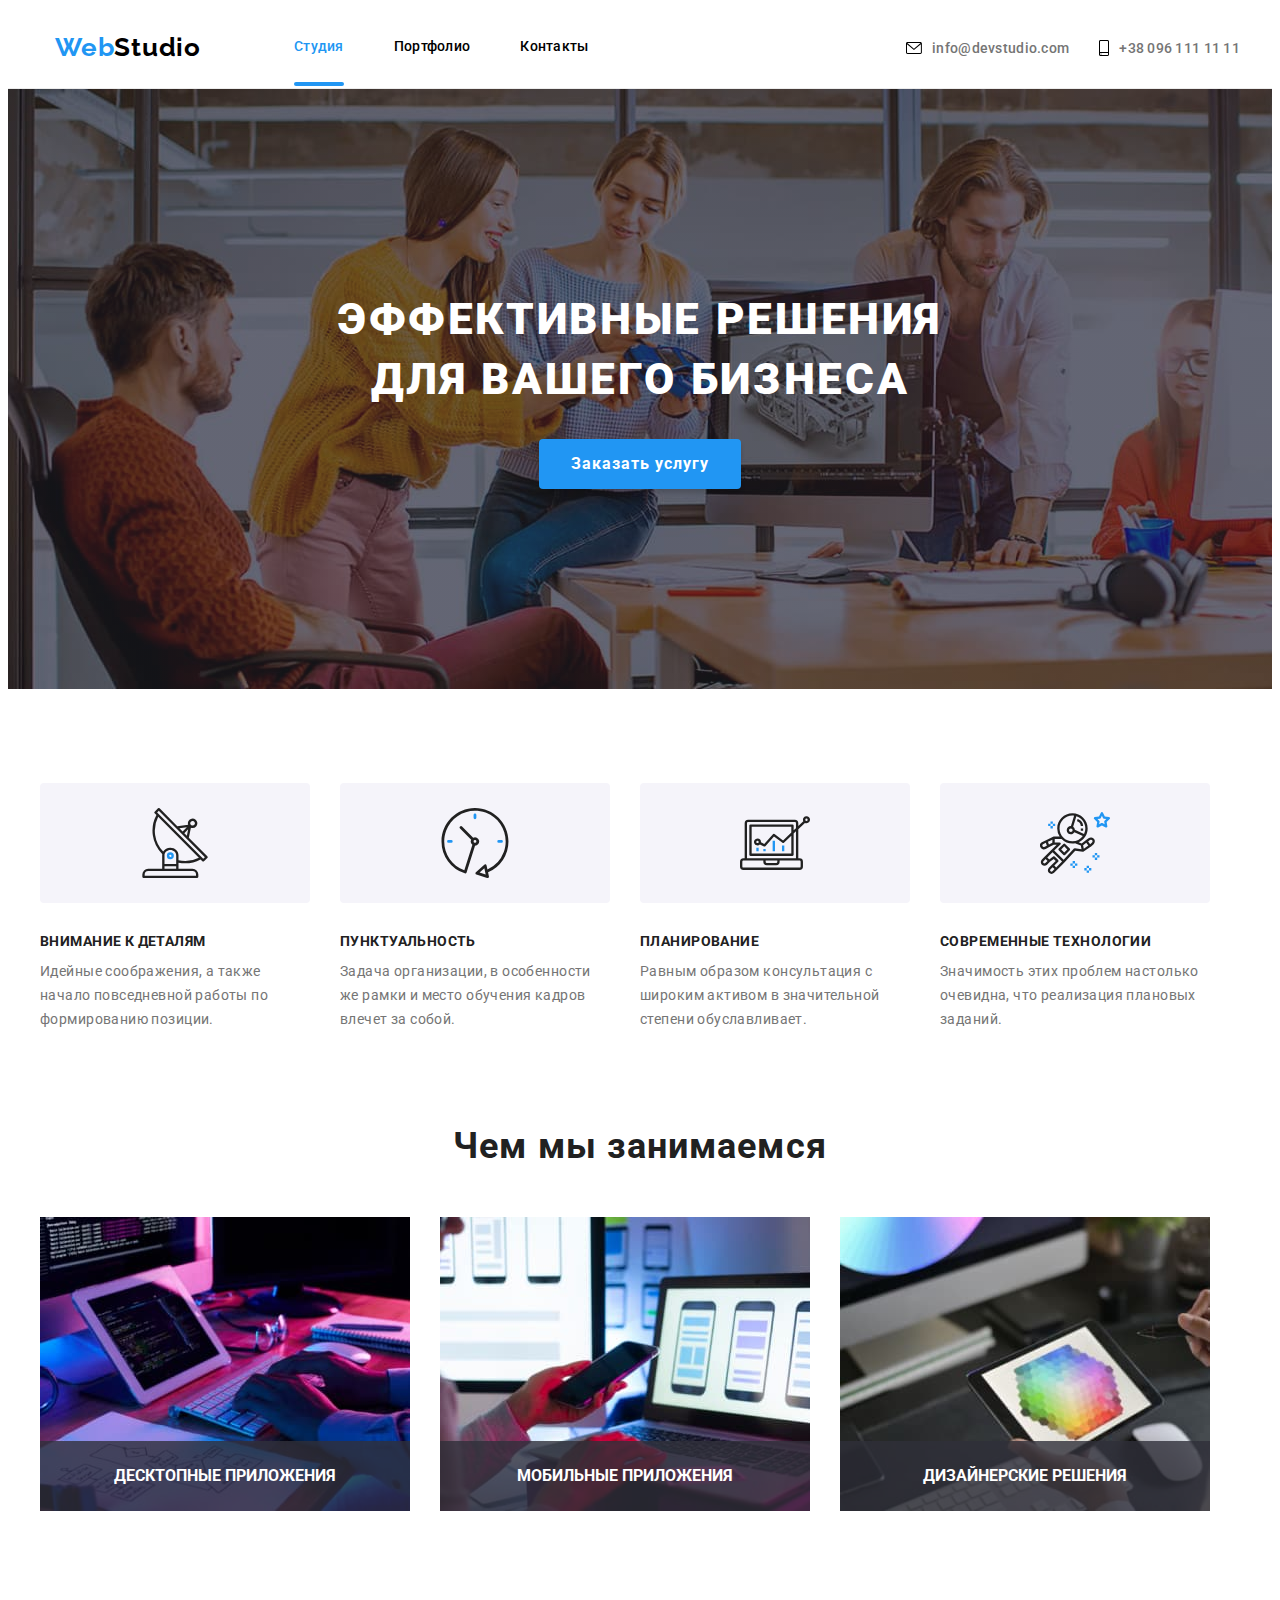
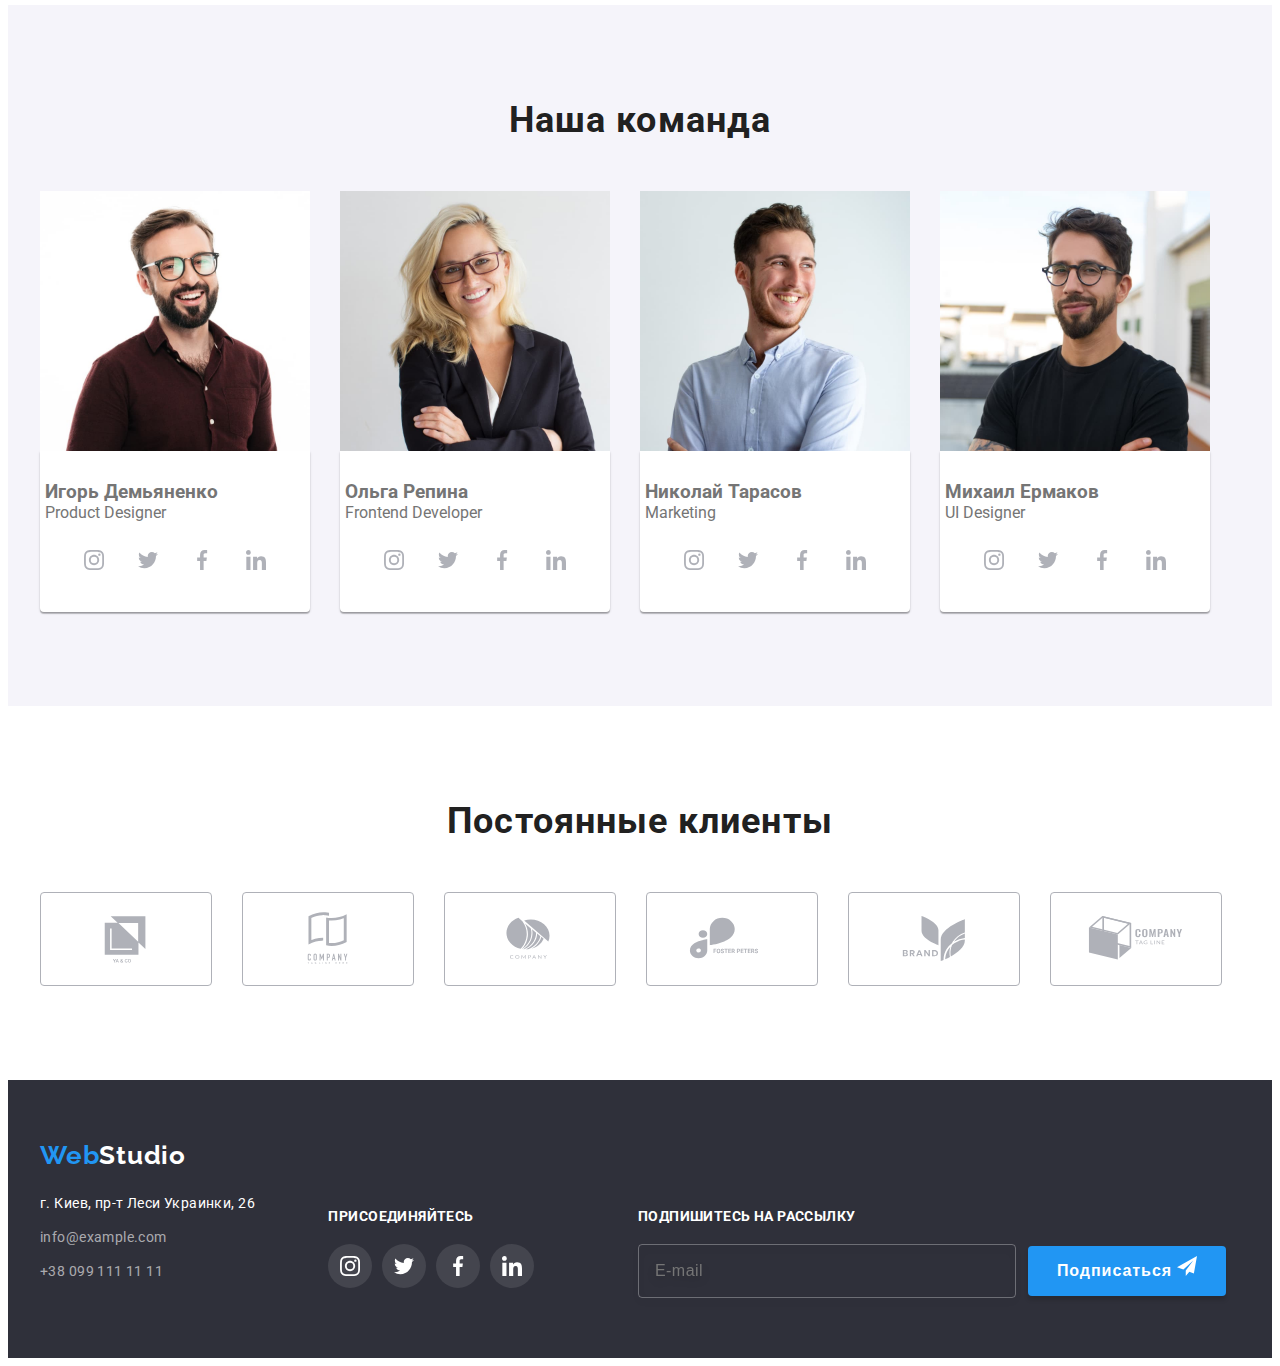
==== commit 875ea35b: "варіант ДЗ7" ====
--- a/index.html
+++ b/index.html
@@ -387,78 +387,55 @@
               </ul>
             </div>
           </div>
-          <div class="social">
-            <h2 class="social__header">присоединяйтесь</h2>
-            <ul class="socials list">
-              <li class="socials-item">
-                <a
-                  class="socials__link footer-link link"
-                  href=""
-                  target="_blank"
-                  rel="noopener noreferrer"
-                  aria-label="instagram"
-                >
-                  <svg class="socials-icon" width="20" height="20">
-                    <use fill="#fff" href="./icons/SVG/icons.svg#instagram"></use>
-                  </svg>
-                </a>
-              </li>
-              <li class="socials__item">
-                <a
-                  class="socials__link footer-link link"
-                  href=""
-                  target="_blank"
-                  rel="noopener noreferrer"
-                  aria-label="twitter"
-                >
-                  <svg class="socials-icon" width="20" height="20">
-                    <use fill="#fff" href="./icons/SVG/icons.svg#twitter"></use>
-                  </svg>
-                </a>
-              </li>
-              <li class="socials__item">
-                <a
-                  class="socials__link footer-link link"
-                  href=""
-                  target="_blank"
-                  rel="noopener noreferrer"
-                  aria-label="facebook"
-                >
-                  <svg class="socials-icon" width="20" height="20">
-                    <use fill="#fff" href="./icons/SVG/icons.svg#facebook"></use>
-                  </svg>
-                </a>
-              </li>
-              <li class="socials__item">
-                <a
-                  class="socials__link footer-link link"
-                  href=""
-                  target="_blank"
-                  rel="noopener noreferrer"
-                  aria-label="linkedin"
-                >
-                  <svg class="socials-icon" width="20" height="20">
-                    <use fill="#fff" href="./icons/SVG/icons.svg#linkedin"></use>
-                  </svg>
-                </a>
-              </li>
-            </ul>
-          </div>
-          <form class="form">
-            <strong class="form-title">Подпишитесь на рассылку</strong>
-            <div class="form-subsc">
-              <label class="form-label">
-                <input class="form-input" type="email" name="user-email" placeholder="E-mail" />
-              </label>
-              <button class="form-button" type="submit">
-                Подписаться
-                <svg class="form-icon" width="20" height="20">
-                  <use href="./icons/SVG/icons.svg#send-icon"></use>
-                </svg>
-              </button>
-            </div>
-          </form>
         </address>
+
+            <div class="social">
+                <h2 class="social__header">Присоединяйтесь</h2>
+                <ul class="socials list">
+                    <li class="socials-item">
+                        <a class="socials__link footer-link link" href="" target="_blank" rel="noopener noreferrer" aria-label="instagram">
+                            <svg class="socials-icon" width="20" height="20">
+                  <use fill="#fff" href="./icons/SVG/icons.svg#instagram"></use>
+                </svg>
+                        </a>
+                    </li>
+                    <li class="socials__item">
+                        <a class="socials__link footer-link link" href="" target="_blank" rel="noopener noreferrer" aria-label="twitter">
+                            <svg class="socials-icon" width="20" height="20">
+                  <use fill="#fff" href="./icons/SVG/icons.svg#twitter"></use>
+                </svg>
+                        </a>
+                    </li>
+                    <li class="socials__item">
+                        <a class="socials__link footer-link link" href="" target="_blank" rel="noopener noreferrer" aria-label="facebook">
+                            <svg class="socials-icon" width="20" height="20">
+                  <use fill="#fff" href="./icons/SVG/icons.svg#facebook"></use>
+                </svg>
+                        </a>
+                    </li>
+                    <li class="socials__item">
+                        <a class="socials__link footer-link link" href="" target="_blank" rel="noopener noreferrer" aria-label="linkedin">
+                            <svg class="socials-icon" width="20" height="20">
+                  <use fill="#fff" href="./icons/SVG/icons.svg#linkedin"></use>
+                </svg>
+                        </a>
+                    </li>
+                </ul>
+            </div>
+            <form class="form" autocomplete="off">
+                <strong class="form-title">Подпишитесь на рассылку</strong>
+                <div class="form-subsc">
+                    <label class="form-label">
+              <input class="form-input" type="email" name="user-email" placeholder="E-mail" />
+            </label>
+                    <button class="form-button" type="submit">
+              Подписаться
+              <svg class="form-icon" width="20" height="20">
+                <use href="./icons/SVG/icons.svg#send-icon"></use>
+              </svg>
+            </button>
+                </div>
+            </form>
         </div>
     </footer>
 
--- a/css/main.min.css
+++ b/css/main.min.css
@@ -1 +1 @@
-:root{--main-font: "Roboto", sans-serif;--logo-font: "Raleway", sans-serif;--main-txt-cl: #757575;--title-txt-cl: #212121;--accent-cl: #2196F3;--btn-txt-cl: #ffffff;--dark-cl: #000000;--light-cl: #ffffff;--anim: 250ms cubic-bezier(0.4, 0, 0.2, 1)}.visuaaly-hidden{position:absolute;white-space:nowrap;width:1px;height:1px;overflow:hidden;border:0;padding:0;clip:rect(0 0 0 0);-webkit-clip-path:inset(50%);clip-path:inset(50%);margin:-1px}body{-webkit-transition-property:color;transition-property:color;-webkit-transition-duration:250ms;transition-duration:250ms;-webkit-transition-timing-function:cubic-bezier(0.4, 0, 0.2, 1);transition-timing-function:cubic-bezier(0.4, 0, 0.2, 1);-webkit-transition-delay:0ms;transition-delay:0ms;font-family:var(--main-font);color:var(--main-txt-cl)}.no-scroll{overflow:hidden}h1,h2,h3,h4,h5,h6,p{margin:0}img{display:block;max-width:100%;height:auto;-o-object-fit:cover;object-fit:cover;-o-object-position:center;object-position:center}.link{text-decoration:none;color:currentColor}.list{list-style:none;padding:0;margin:0}.container{width:1200px;padding-left:15px;padding-right:15px;margin-left:auto;margin-right:auto}.bnt{display:-webkit-box;display:-ms-flexbox;display:flex;-webkit-box-pack:center;-ms-flex-pack:center;justify-content:center;margin-bottom:50px;gap:8px;cursor:pointer}.bnt:hover,.bnt:focus{color:var(--btn-txt-cl);background-color:var(--accent-txt-cl)}.button-action{max-width:250px;min-width:160px;max-height:50px;padding:10px 32px;-webkit-box-shadow:0px 4px 4px rgba(0,0,0,.15);box-shadow:0px 4px 4px rgba(0,0,0,.15);border-radius:4px;margin-top:30px;font-family:inherit;font-weight:700;font-size:16px;line-height:1.875;letter-spacing:.06em;color:var(--btn-txt-cl);background-color:var(--accent-cl);cursor:pointer;border:none;-webkit-transition-property:background-color;transition-property:background-color;-webkit-transition:background-color var(--anim);transition:background-color var(--anim)}.button-action:hover,.button-action:focus{background-color:#188ce8}.filter-list{display:-webkit-box;display:-ms-flexbox;display:flex;-webkit-box-align:center;-ms-flex-align:center;align-items:center;gap:8px}.button-filter{padding:6px 22px;font-family:inherit;font-weight:500;font-size:16px;line-height:1.625;letter-spacing:.06em;color:var(--title-txt-cl);background-color:#f5f4fa;border:none;cursor:pointer;border-radius:4px;-webkit-transition-property:background-color,color,-webkit-box-shadow;transition-property:background-color,color,-webkit-box-shadow;transition-property:background-color,color,box-shadow;transition-property:background-color,color,box-shadow,-webkit-box-shadow;-webkit-transition:background-color var(--anim),color var(--anim),-webkit-box-shadow var(--anim);transition:background-color var(--anim),color var(--anim),-webkit-box-shadow var(--anim);transition:background-color var(--anim),color var(--anim),box-shadow var(--anim);transition:background-color var(--anim),color var(--anim),box-shadow var(--anim),-webkit-box-shadow var(--anim)}.button-filter:hover,.button-filter:focus{color:#fff;background-color:var(--accent-cl);-webkit-box-shadow:0px 3px 1px rgba(0,0,0,.1),0px 1px 2px rgba(0,0,0,.08),0px 2px 2px rgba(0,0,0,.12);box-shadow:0px 3px 1px rgba(0,0,0,.1),0px 1px 2px rgba(0,0,0,.08),0px 2px 2px rgba(0,0,0,.12)}.current-item{color:#fff;background-color:var(--accent-cl)}.socials{display:-webkit-box;display:-ms-flexbox;display:flex;-webkit-box-align:center;-ms-flex-align:center;align-items:center;-webkit-box-pack:center;-ms-flex-pack:center;justify-content:center;gap:10px;margin-top:16px}.social__header{-webkit-box-align:center;-ms-flex-align:center;align-items:center;-webkit-box-pack:center;-ms-flex-pack:center;justify-content:center;font-weight:700;font-size:14px;line-height:1.1428571429;letter-spacing:.03em;text-transform:uppercase;color:#fff;margin-bottom:20px}.socials__link{display:-webkit-box;display:-ms-flexbox;display:flex;-webkit-box-align:center;-ms-flex-align:center;align-items:center;-webkit-box-pack:center;-ms-flex-pack:center;justify-content:center;width:44px;height:44px;fill:#afb1b8;background-color:#fff;border-radius:50%;-webkit-transition-property:background-color,fill;transition-property:background-color,fill;-webkit-transition:background-color var(--anim),fill var(--anim);transition:background-color var(--anim),fill var(--anim)}.socials__link:hover,.socials__link:focus{background-color:var(--accent-cl);fill:#fff}.footer-link{background-color:rgba(255,255,255,.1);fill:#fff}.backdrop{position:fixed;top:0;left:0;z-index:1000;width:100%;height:100%;background-color:rgba(0,0,0,.2);opacity:1;visibility:visible;pointer-events:initial;-webkit-transition:opacity var(--anim),visibility var(--anim);transition:opacity var(--anim),visibility var(--anim)}.backdrop.is-hidden{opacity:0;visibility:hidden;pointer-events:none}.modal{position:absolute;top:50%;left:50%;-webkit-transform:translate(-50%, -50%) scale(1);transform:translate(-50%, -50%) scale(1);width:528px;height:581px;padding:40px;background-color:#fff;-webkit-box-shadow:0px 1px 3px rgba(0,0,0,.12),0px 1px 1px rgba(0,0,0,.14),0px 2px 1px rgba(0,0,0,.2);box-shadow:0px 1px 3px rgba(0,0,0,.12),0px 1px 1px rgba(0,0,0,.14),0px 2px 1px rgba(0,0,0,.2);border-radius:4px;opacity:1;-webkit-transition:opacity var(--anim) 250ms,-webkit-transform var(--anim) 250ms;transition:opacity var(--anim) 250ms,-webkit-transform var(--anim) 250ms;transition:transform var(--anim) 250ms,opacity var(--anim) 250ms;transition:transform var(--anim) 250ms,opacity var(--anim) 250ms,-webkit-transform var(--anim) 250ms}.backdrop.is-hidden .modal{opacity:0;-webkit-transform:translate(-50%, -50%) scale(0.2);transform:translate(-50%, -50%) scale(0.2)}.modal-btn{position:absolute;top:10px;right:10px;display:-webkit-box;display:-ms-flexbox;display:flex;-webkit-box-align:center;-ms-flex-align:center;align-items:center;-webkit-box-pack:center;-ms-flex-pack:center;justify-content:center;width:30px;height:30px;padding:0;border-radius:50%;border:1px solid rgba(0,0,0,.1);background-color:rgba(0,0,0,0);cursor:pointer}.modal-btn-icon:focus,.modal-btn-icon:hover{fill:var(--accent-cl);-webkit-transition:fill var(--anim);transition:fill var(--anim)}.register-form{text-align:center}.register-form-title{display:block;margin-bottom:12px;font-family:"Roboto";font-weight:700;font-size:20px;line-height:1.15;text-align:center;letter-spacing:.03em;color:#212121}.register-form-group{margin-bottom:10px}.register-form-wrap{position:relative;display:block;margin-bottom:12px}.register-form-wrap:last-child{margin-bottom:0}.register-form-label{display:block;text-align:left;margin-bottom:4px;font-weight:400;font-size:12px;line-height:1.1666666667;letter-spacing:.01em;color:#757575}.register-form-input,.register-form-message{width:100%;border:1px solid rgba(33,33,33,.2);padding:10px;padding-left:50px;border-radius:4px;outline:rgba(0,0,0,0)}.register-form-message{padding-top:12px;padding-left:16px;font-weight:400;font-size:12px;line-height:1.1666666667;letter-spacing:.01em;color:rgba(117,117,117,.5);height:120px;resize:none}.register-form-item{position:relative}.register-form-item:hover .register-form-input,.register-form-item:focus-within .register-form-input{border-color:var(--accent-cl);-webkit-transition:border-color var(--anim);transition:border-color var(--anim);cursor:pointer}.register-form-item:hover .register-form-icon,.register-form-item:focus-within .register-form-icon{fill:var(--accent-cl);-webkit-transition:fill var(--anim);transition:fill var(--anim);cursor:pointer}.register-form-icon{position:absolute;top:50%;left:15px;width:18px;height:18px;-webkit-transform:translateY(-50%);transform:translateY(-50%);-webkit-transition:fill var(--anim);transition:fill var(--anim)}.register-form-message:focus,.register-form-message:hover{border:1px solid var(--accent-cl);background-color:rgba(0,0,0,0);cursor:pointer}.register-form-agreement{display:-webkit-inline-box;display:-ms-inline-flexbox;display:inline-flex;-webkit-box-align:center;-ms-flex-align:center;align-items:center;-webkit-box-pack:center;-ms-flex-pack:center;justify-content:center;gap:8px;margin-bottom:30px;cursor:pointer}.register-icon-uncheck,.register-icon-check{width:16px;height:15px}.register-checkbox:checked+.register-icon .register-icon-uncheck{opacity:0;-webkit-transition:opacity var(--anim);transition:opacity var(--anim)}.register-icon-check{opacity:0;fill:var(--accent-cl);-webkit-transition:opacity var(--anim);transition:opacity var(--anim)}.register-icon-check:focus,.register-icon-check:hover{fill:var(--accent-cl);-webkit-transition:fill var(--anim);transition:fill var(--anim);cursor:pointer}.register-checkbox:checked+.register-icon .register-icon-check{opacity:1}.register-form-agreement-text{text-align:center;font-weight:400;font-size:14px;line-height:1.7142857143;letter-spacing:.03em;color:#757575;-webkit-user-select:none;-moz-user-select:none;-ms-user-select:none;user-select:none;text-underline-position:under}.register-form-agreement-link{color:var(--accent-cl)}.register-form-btn{display:-webkit-inline-box;display:-ms-inline-flexbox;display:inline-flex;-webkit-box-align:center;-ms-flex-align:center;align-items:center;text-align:center;padding:10px 56px;font-weight:700;font-size:16px;line-height:1.875;letter-spacing:.06em;color:#fff;background-color:var(--accent-cl);-webkit-box-shadow:0px 4px 4px rgba(0,0,0,.15);box-shadow:0px 4px 4px rgba(0,0,0,.15);border-radius:4px;cursor:pointer;-webkit-transition:opacity var(--anim);transition:opacity var(--anim)}.register-form-btn:focus,.register-form-btn:hover{background-color:#188ce8;-webkit-transition:background-color var(--anim);transition:background-color var(--anim);cursor:pointer}.form{gap:8px;margin-left:auto}.form-title{-webkit-box-align:center;-ms-flex-align:center;align-items:center;-webkit-box-pack:center;-ms-flex-pack:center;justify-content:center;display:block;margin-bottom:20px;font-weight:700;font-size:14px;line-height:16px;letter-spacing:.03em;text-transform:uppercase;color:#fff}.form-subsc{display:-webkit-box;display:-ms-flexbox;display:flex;cursor:pointer;-webkit-box-align:center;-ms-flex-align:center;align-items:center;-webkit-box-pack:center;-ms-flex-pack:center;justify-content:center}.form-input{display:inline-block;font-weight:400;font-size:16px;line-height:1.25;letter-spacing:.03em;display:-webkit-box;display:-ms-flexbox;display:flex;-webkit-box-align:center;-ms-flex-align:center;align-items:center;padding-left:16px;margin-right:12px;color:rgba(255,255,255,.6);background-color:rgba(0,0,0,0);width:358px;height:50px;border:1px solid rgba(255,255,255,.3);-webkit-filter:drop-shadow(0px 4px 4px rgba(0, 0, 0, 0.15));filter:drop-shadow(0px 4px 4px rgba(0, 0, 0, 0.15));border-radius:4px}.form-button{-webkit-box-align:center;-ms-flex-align:center;align-items:center;-webkit-box-pack:center;-ms-flex-pack:center;justify-content:center;gap:10px;font-weight:700;font-size:16px;line-height:1.875;letter-spacing:.06em;color:#fff;-webkit-box-shadow:0px 4px 4px rgba(0,0,0,.15);box-shadow:0px 4px 4px rgba(0,0,0,.15);border-radius:4px;padding:10px 29px;background-color:var(--accent-cl);cursor:pointer;border:none;-webkit-transition-property:background-color;transition-property:background-color;-webkit-transition:background-color var(--anim);transition:background-color var(--anim)}.form-icon{cursor:pointer}.form-button:hover,.form-button:focus{background-color:#188ce8}.header{border-bottom:1px solid #ececec}.header__container{display:-webkit-box;display:-ms-flexbox;display:flex;-webkit-box-align:center;-ms-flex-align:center;align-items:center}.logo{display:block;margin-top:24px;margin-right:93px;margin-bottom:25px;margin-left:15px;font-family:var(--logo-font);font-weight:700;font-size:26px;line-height:1.1923076923;letter-spacing:.03em;color:var(--accent-cl)}.accent{color:var(--dark-cl)}.accent-ft{color:var(--light-cl)}.header__nav{margin-right:auto;font-family:var(--main-font);font-weight:500;font-size:14px;line-height:1.1428571429;letter-spacing:.02em}.header__list{display:-webkit-box;display:-ms-flexbox;display:flex;gap:50px}.header__link{padding-top:32px;padding-bottom:32px;color:#000}.header__link:hover,.header__link:focus{color:var(--accent-cl)}.current-page{color:var(--accent-cl)}.current-page::after{content:"";position:relative;top:28px;display:block;width:100%;height:4px;background-color:var(--accent-cl);border-radius:2px}.hero__container{-webkit-box-align:center;-ms-flex-align:center;align-items:center;text-align:center}.hero{background-color:#2f303a;background-image:-webkit-gradient(linear, left top, left bottom, from(rgba(47, 48, 58, 0.4)), to(rgba(47, 48, 58, 0.4))),url(../images/Img.jpg);background-image:linear-gradient(rgba(47, 48, 58, 0.4), rgba(47, 48, 58, 0.4)),url(../images/Img.jpg);background-size:cover;padding-top:200px;padding-bottom:200px}.hero__title{width:696px;margin:auto;font-weight:900;font-size:44px;line-height:1.3636363636;letter-spacing:.06em;color:#fff;text-transform:uppercase}.button-action{max-width:250px;min-width:160px;max-height:50px;padding:10px 32px;-webkit-box-shadow:0px 4px 4px rgba(0,0,0,.15);box-shadow:0px 4px 4px rgba(0,0,0,.15);border-radius:4px;margin-top:30px;font-family:inherit;font-weight:700;font-size:16px;line-height:1.875;letter-spacing:.06em;color:var(--btn-txt-cl);background-color:var(--accent-cl);cursor:pointer;border:none;-webkit-transition-property:background-color;transition-property:background-color;-webkit-transition:background-color var(--anim);transition:background-color var(--anim)}.button-action:hover,.button-action:focus{background-color:#188ce8}.feature__container{display:-webkit-box;display:-ms-flexbox;display:flex}.feature__list{display:-webkit-box;display:-ms-flexbox;display:flex;-webkit-box-align:center;-ms-flex-align:center;align-items:center;gap:30px}.feature__item{display:block}.feature__div{display:-webkit-box;display:-ms-flexbox;display:flex;-webkit-box-align:center;-ms-flex-align:center;align-items:center;-webkit-box-pack:center;-ms-flex-pack:center;justify-content:center;width:270px;height:120px;color:#303030;background-color:#f5f4fa;border-radius:4px;margin-bottom:30px}.feature__title{margin-bottom:10px;font-weight:700;font-size:14px;line-height:1.1428571429;letter-spacing:.03em;text-transform:uppercase;color:var(--title-txt-cl)}.feature__txt{width:270px;font-weight:400;font-size:14px;line-height:1.7142857143;letter-spacing:.03em;color:var(--main-txt-cl)}.job__list{display:-webkit-box;display:-ms-flexbox;display:flex;gap:30px;padding-bottom:94px}.job__item{position:relative}.job__title,.team__title,.clients__title{margin-bottom:50px;font-weight:700;font-size:36px;line-height:1.1666666667;text-align:center;letter-spacing:.03em;color:var(--title-txt-cl)}.job__txt{position:absolute;right:0;bottom:0;display:-webkit-box;display:-ms-flexbox;display:flex;-webkit-box-pack:center;-ms-flex-pack:center;justify-content:center;-webkit-box-align:center;-ms-flex-align:center;align-items:center;width:100%;height:23.8095238095%;background:rgba(47,48,58,.8);font-weight:700;line-height:1.1428571429;text-transform:uppercase;color:#fff}.team{padding-top:94px;padding-bottom:94px}.team__title{margin-bottom:50px;font-weight:700;font-size:36px;line-height:1.1666666667;text-align:center;letter-spacing:.03em;color:var(--title-txt-cl)}.team__list{display:-webkit-box;display:-ms-flexbox;display:flex;-ms-flex-wrap:wrap;flex-wrap:wrap;gap:30px}.team__wrapper{border-top:none;padding-top:30px;padding-bottom:30px;padding-left:5px;padding-right:5px;background:#fff;-webkit-box-shadow:0px 1px 3px rgba(0,0,0,.12),0px 1px 1px rgba(0,0,0,.14),0px 2px 1px rgba(0,0,0,.2);box-shadow:0px 1px 3px rgba(0,0,0,.12),0px 1px 1px rgba(0,0,0,.14),0px 2px 1px rgba(0,0,0,.2);border-radius:0px 0px 4px 4px}.clients__title{margin-bottom:50px;font-weight:700;font-size:36px;line-height:1.1666666667;text-align:center;letter-spacing:.03em;color:var(--title-txt-cl)}.clients__list{display:-webkit-box;display:-ms-flexbox;display:flex;-ms-flex-wrap:wrap;flex-wrap:wrap;gap:30px}.clients__link{display:-webkit-box;display:-ms-flexbox;display:flex;-webkit-box-align:center;-ms-flex-align:center;align-items:center;-webkit-box-pack:center;-ms-flex-pack:center;justify-content:center;width:170px;height:92px;fill:#afb1b8;border:1px solid #afb1b8;border-radius:4px;-webkit-transition-property:border,fill;transition-property:border,fill;-webkit-transition:background-color var(--anim),fill var(--anim);transition:background-color var(--anim),fill var(--anim)}.clients__link:hover,.clients__link:focus{fill:var(--accent-cl);border:1px solid var(--accent-cl)}.portfolio__list{display:-webkit-box;display:-ms-flexbox;display:flex;-ms-flex-wrap:wrap;flex-wrap:wrap;gap:30px}.portfolio__dsc{background-color:#fff;border:1px solid #eee;border-top:none;padding:20px 24px}.portfolio__list{display:-webkit-box;display:-ms-flexbox;display:flex;letter-spacing:.03em;-webkit-transition-property:-webkit-box-shadow;transition-property:-webkit-box-shadow;transition-property:box-shadow;transition-property:box-shadow, -webkit-box-shadow;-webkit-transition:-webkit-box-shadow var(--anim);transition:-webkit-box-shadow var(--anim);transition:box-shadow var(--anim);transition:box-shadow var(--anim), -webkit-box-shadow var(--anim)}.portfolio-img{width:370px;height:294px}.portfolio__div{position:relative;overflow:hidden;-webkit-transition:-webkit-box-shadow;transition:-webkit-box-shadow;transition:box-shadow;transition:box-shadow, -webkit-box-shadow}.overlay{position:absolute;top:0;left:0;-webkit-transform:translateY(100%);transform:translateY(100%);display:-webkit-box;display:-ms-flexbox;display:flex;-webkit-box-align:center;-ms-flex-align:center;align-items:center;-webkit-box-pack:center;-ms-flex-pack:center;justify-content:center;width:100%;height:100%;padding:63px 24px;background-color:rgba(33,150,243,.9);-webkit-transition:-webkit-transform var(--anim);transition:-webkit-transform var(--anim);transition:transform var(--anim);transition:transform var(--anim), -webkit-transform var(--anim)}.portfolio__item:hover,.portfolio__item:focus{cursor:pointer;-webkit-box-shadow:0px 1px 1px rgba(0,0,0,.12),0px 4px 4px rgba(0,0,0,.06),1px 4px 6px rgba(0,0,0,.16);box-shadow:0px 1px 1px rgba(0,0,0,.12),0px 4px 4px rgba(0,0,0,.06),1px 4px 6px rgba(0,0,0,.16)}.portfolio__item:focus .overlay,.portfolio__item:hover .overlay{-webkit-transform:translateY(0);transform:translateY(0)}.overlay-text{font-family:var(--main-font);font-weight:400;font-size:18px;line-height:1.5555555556;letter-spacing:.03em;color:#fff;text-align:left;-webkit-user-select:none;-moz-user-select:none;-ms-user-select:none;user-select:none}.portfolio__title{margin-bottom:4px;font-weight:700;font-size:18px;line-height:2;color:var(--title-txt-cl)}.portfolio__txt{font-weight:400;font-size:16px;line-height:1.875;color:var(--main-txt-cl)}.mail,.phone{display:-webkit-box;display:-ms-flexbox;display:flex;-webkit-transition:color var(--anim);transition:color var(--anim)}.mail{margin-right:30px}.header__mail,.header__phone{display:-webkit-box;display:-ms-flexbox;display:flex;-webkit-box-align:center;-ms-flex-align:center;align-items:center;-webkit-box-pack:center;-ms-flex-pack:center;justify-content:center;padding-top:32px;padding-bottom:32px;font-family:var(--main-font);font-weight:500;font-size:14px;line-height:1.1428571429;letter-spacing:.02em;color:var(--main-txt-cl);-webkit-transition:color var(--anim);transition:color var(--anim)}.mail-icon,.phone-icon{margin-right:10px;color:var(--main-txt-cl);-webkit-transition-property:fill;transition-property:fill;-webkit-transition:fill var(--anim);transition:fill var(--anim)}.mail:hover,.mail:focus,.mail-icon:hover,.mail-icon:focus,.phone-icon:hover,.phone-icon:focus,.header__mail:hover,.header__mail:focus,.header__phone:hover,.header__phone:focus{color:var(--accent-cl);fill:var(--accent-cl)}.footer-container{display:-webkit-box;display:-ms-flexbox;display:flex;-webkit-box-align:center;-ms-flex-align:center;align-items:center}.footer{-webkit-box-align:center;-ms-flex-align:center;align-items:center;-webkit-box-pack:center;-ms-flex-pack:center;justify-content:center;padding-top:60px;padding-bottom:60px;background-color:#2f303a;font-family:var(--main-font);font-weight:400;font-size:14px;line-height:1.7142857143;letter-spacing:.03em}.contacts-address{font-style:normal;gap:70px}.footer-logo{display:block;margin:0 0 20px 0;width:145px}.footer__item{margin-top:10px}.footer__contact{color:rgba(255,255,255,.6)}.footer__address{color:#fff}.footer-link{background-color:rgba(255,255,255,.1);fill:#fff}.form{gap:8px;margin-left:auto}.form-title{-webkit-box-align:center;-ms-flex-align:center;align-items:center;-webkit-box-pack:center;-ms-flex-pack:center;justify-content:center;display:block;margin-bottom:20px;font-weight:700;font-size:14px;line-height:16px;letter-spacing:.03em;text-transform:uppercase;color:#fff}.form-subsc{display:-webkit-box;display:-ms-flexbox;display:flex;cursor:pointer;-webkit-box-align:center;-ms-flex-align:center;align-items:center;-webkit-box-pack:center;-ms-flex-pack:center;justify-content:center}.form-input{display:inline-block;font-weight:400;font-size:16px;line-height:1.25;letter-spacing:.03em;display:-webkit-box;display:-ms-flexbox;display:flex;-webkit-box-align:center;-ms-flex-align:center;align-items:center;padding-left:16px;margin-right:12px;color:rgba(255,255,255,.6);background-color:rgba(0,0,0,0);width:358px;height:50px;border:1px solid rgba(255,255,255,.3);-webkit-filter:drop-shadow(0px 4px 4px rgba(0, 0, 0, 0.15));filter:drop-shadow(0px 4px 4px rgba(0, 0, 0, 0.15));border-radius:4px}.form-button{-webkit-box-align:center;-ms-flex-align:center;align-items:center;-webkit-box-pack:center;-ms-flex-pack:center;justify-content:center;gap:10px;font-weight:700;font-size:16px;line-height:1.875;letter-spacing:.06em;color:#fff;-webkit-box-shadow:0px 4px 4px rgba(0,0,0,.15);box-shadow:0px 4px 4px rgba(0,0,0,.15);border-radius:4px;padding:10px 29px;background-color:var(--accent-cl);cursor:pointer;border:none;-webkit-transition-property:background-color;transition-property:background-color;-webkit-transition:background-color var(--anim);transition:background-color var(--anim)}.form-icon{cursor:pointer}.form-button:hover,.form-button:focus{background-color:#188ce8}/*# sourceMappingURL=main.min.css.map */+:root{--main-font: "Roboto", sans-serif;--logo-font: "Raleway", sans-serif;--main-txt-cl: #757575;--title-txt-cl: #212121;--accent-cl: #2196F3;--btn-txt-cl: #ffffff;--dark-cl: #000000;--light-cl: #ffffff;--anim: 250ms cubic-bezier(0.4, 0, 0.2, 1)}.visuaaly-hidden{position:absolute;white-space:nowrap;width:1px;height:1px;overflow:hidden;border:0;padding:0;clip:rect(0 0 0 0);-webkit-clip-path:inset(50%);clip-path:inset(50%);margin:-1px}body{-webkit-transition-property:color;transition-property:color;-webkit-transition-duration:250ms;transition-duration:250ms;-webkit-transition-timing-function:cubic-bezier(0.4, 0, 0.2, 1);transition-timing-function:cubic-bezier(0.4, 0, 0.2, 1);-webkit-transition-delay:0ms;transition-delay:0ms;font-family:var(--main-font);color:var(--main-txt-cl)}.no-scroll{overflow:hidden}h1,h2,h3,h4,h5,h6,p{margin:0}img{display:block;max-width:100%;height:auto;-o-object-fit:cover;object-fit:cover;-o-object-position:center;object-position:center}.link{text-decoration:none;color:currentColor}.list{list-style:none;padding:0;margin:0}.container{width:1200px;padding-left:15px;padding-right:15px;margin-left:auto;margin-right:auto}.bnt{display:-webkit-box;display:-ms-flexbox;display:flex;-webkit-box-pack:center;-ms-flex-pack:center;justify-content:center;margin-bottom:50px;gap:8px;cursor:pointer}.bnt:hover,.bnt:focus{color:var(--btn-txt-cl);background-color:var(--accent-txt-cl)}.button-action{max-width:250px;min-width:160px;max-height:50px;padding:10px 32px;-webkit-box-shadow:0px 4px 4px rgba(0,0,0,.15);box-shadow:0px 4px 4px rgba(0,0,0,.15);border-radius:4px;margin-top:30px;font-family:inherit;font-weight:700;font-size:16px;line-height:1.875;letter-spacing:.06em;color:var(--btn-txt-cl);background-color:var(--accent-cl);cursor:pointer;border:none;-webkit-transition-property:background-color;transition-property:background-color;-webkit-transition:background-color var(--anim);transition:background-color var(--anim)}.button-action:hover,.button-action:focus{background-color:#188ce8}.filter-list{display:-webkit-box;display:-ms-flexbox;display:flex;-webkit-box-align:center;-ms-flex-align:center;align-items:center;gap:8px}.button-filter{padding:6px 22px;font-family:inherit;font-weight:500;font-size:16px;line-height:1.625;letter-spacing:.06em;color:var(--title-txt-cl);background-color:#f5f4fa;border:none;cursor:pointer;border-radius:4px;-webkit-transition-property:background-color,color,-webkit-box-shadow;transition-property:background-color,color,-webkit-box-shadow;transition-property:background-color,color,box-shadow;transition-property:background-color,color,box-shadow,-webkit-box-shadow;-webkit-transition:background-color var(--anim),color var(--anim),-webkit-box-shadow var(--anim);transition:background-color var(--anim),color var(--anim),-webkit-box-shadow var(--anim);transition:background-color var(--anim),color var(--anim),box-shadow var(--anim);transition:background-color var(--anim),color var(--anim),box-shadow var(--anim),-webkit-box-shadow var(--anim)}.button-filter:hover,.button-filter:focus{color:#fff;background-color:var(--accent-cl);-webkit-box-shadow:0px 3px 1px rgba(0,0,0,.1),0px 1px 2px rgba(0,0,0,.08),0px 2px 2px rgba(0,0,0,.12);box-shadow:0px 3px 1px rgba(0,0,0,.1),0px 1px 2px rgba(0,0,0,.08),0px 2px 2px rgba(0,0,0,.12)}.current-item{color:#fff;background-color:var(--accent-cl)}.socials{display:-webkit-box;display:-ms-flexbox;display:flex;-webkit-box-align:center;-ms-flex-align:center;align-items:center;-webkit-box-pack:center;-ms-flex-pack:center;justify-content:center;gap:10px;margin-top:16px}.social__header{-webkit-box-align:center;-ms-flex-align:center;align-items:center;-webkit-box-pack:center;-ms-flex-pack:center;justify-content:center;font-weight:700;font-size:14px;line-height:1.1428571429;letter-spacing:.03em;text-transform:uppercase;color:#fff;margin-bottom:20px}.socials__link{display:-webkit-box;display:-ms-flexbox;display:flex;-webkit-box-align:center;-ms-flex-align:center;align-items:center;-webkit-box-pack:center;-ms-flex-pack:center;justify-content:center;width:44px;height:44px;fill:#afb1b8;background-color:#fff;border-radius:50%;-webkit-transition-property:background-color,fill;transition-property:background-color,fill;-webkit-transition:background-color var(--anim),fill var(--anim);transition:background-color var(--anim),fill var(--anim)}.socials__link:hover,.socials__link:focus{background-color:var(--accent-cl);fill:#fff}.footer-link{background-color:rgba(255,255,255,.1);fill:#fff}.backdrop{position:fixed;top:0;left:0;z-index:1000;width:100%;height:100%;background-color:rgba(0,0,0,.2);opacity:1;visibility:visible;pointer-events:initial;-webkit-transition:opacity var(--anim),visibility var(--anim);transition:opacity var(--anim),visibility var(--anim)}.backdrop.is-hidden{opacity:0;visibility:hidden;pointer-events:none}.modal{position:absolute;top:50%;left:50%;-webkit-transform:translate(-50%, -50%) scale(1);transform:translate(-50%, -50%) scale(1);width:528px;height:581px;padding:40px;background-color:#fff;-webkit-box-shadow:0px 1px 3px rgba(0,0,0,.12),0px 1px 1px rgba(0,0,0,.14),0px 2px 1px rgba(0,0,0,.2);box-shadow:0px 1px 3px rgba(0,0,0,.12),0px 1px 1px rgba(0,0,0,.14),0px 2px 1px rgba(0,0,0,.2);border-radius:4px;opacity:1;-webkit-transition:opacity var(--anim) 250ms,-webkit-transform var(--anim) 250ms;transition:opacity var(--anim) 250ms,-webkit-transform var(--anim) 250ms;transition:transform var(--anim) 250ms,opacity var(--anim) 250ms;transition:transform var(--anim) 250ms,opacity var(--anim) 250ms,-webkit-transform var(--anim) 250ms}.backdrop.is-hidden .modal{opacity:0;-webkit-transform:translate(-50%, -50%) scale(0.2);transform:translate(-50%, -50%) scale(0.2)}.modal-btn{position:absolute;top:10px;right:10px;display:-webkit-box;display:-ms-flexbox;display:flex;-webkit-box-align:center;-ms-flex-align:center;align-items:center;-webkit-box-pack:center;-ms-flex-pack:center;justify-content:center;width:30px;height:30px;padding:0;border-radius:50%;border:1px solid rgba(0,0,0,.1);background-color:rgba(0,0,0,0);cursor:pointer}.modal-btn-icon:focus,.modal-btn-icon:hover{fill:var(--accent-cl);-webkit-transition:fill var(--anim);transition:fill var(--anim)}.register-form{text-align:center}.register-form-title{display:block;margin-bottom:12px;font-family:"Roboto";font-weight:700;font-size:20px;line-height:1.15;text-align:center;letter-spacing:.03em;color:#212121}.register-form-group{margin-bottom:10px}.register-form-wrap{position:relative;display:block;margin-bottom:12px}.register-form-wrap:last-child{margin-bottom:0}.register-form-label{display:block;text-align:left;margin-bottom:4px;font-weight:400;font-size:12px;line-height:1.1666666667;letter-spacing:.01em;color:#757575}.register-form-input,.register-form-message{width:100%;border:1px solid rgba(33,33,33,.2);padding:10px;padding-left:50px;border-radius:4px;outline:rgba(0,0,0,0)}.register-form-message{padding-top:12px;padding-left:16px;font-weight:400;font-size:12px;line-height:1.1666666667;letter-spacing:.01em;color:rgba(117,117,117,.5);height:120px;resize:none}.register-form-item{position:relative}.register-form-item:hover .register-form-input,.register-form-item:focus-within .register-form-input{border-color:var(--accent-cl);-webkit-transition:border-color var(--anim);transition:border-color var(--anim);cursor:pointer}.register-form-item:hover .register-form-icon,.register-form-item:focus-within .register-form-icon{fill:var(--accent-cl);-webkit-transition:fill var(--anim);transition:fill var(--anim);cursor:pointer}.register-form-icon{position:absolute;top:50%;left:15px;width:18px;height:18px;-webkit-transform:translateY(-50%);transform:translateY(-50%);-webkit-transition:fill var(--anim);transition:fill var(--anim)}.register-form-message:focus,.register-form-message:hover{border:1px solid var(--accent-cl);background-color:rgba(0,0,0,0);cursor:pointer}.register-form-agreement{display:-webkit-inline-box;display:-ms-inline-flexbox;display:inline-flex;-webkit-box-align:center;-ms-flex-align:center;align-items:center;-webkit-box-pack:center;-ms-flex-pack:center;justify-content:center;gap:8px;margin-bottom:30px;cursor:pointer}.register-icon-uncheck,.register-icon-check{width:16px;height:15px}.register-checkbox:checked+.register-icon .register-icon-uncheck{opacity:0;-webkit-transition:opacity var(--anim);transition:opacity var(--anim)}.register-icon-check{opacity:0;fill:var(--accent-cl);-webkit-transition:opacity var(--anim);transition:opacity var(--anim)}.register-icon-check:focus,.register-icon-check:hover{fill:var(--accent-cl);-webkit-transition:fill var(--anim);transition:fill var(--anim);cursor:pointer}.register-checkbox:checked+.register-icon .register-icon-check{opacity:1}.register-form-agreement-text{text-align:center;font-weight:400;font-size:14px;line-height:1.7142857143;letter-spacing:.03em;color:#757575;-webkit-user-select:none;-moz-user-select:none;-ms-user-select:none;user-select:none;text-underline-position:under}.register-form-agreement-link{color:var(--accent-cl)}.register-form-btn{display:-webkit-inline-box;display:-ms-inline-flexbox;display:inline-flex;-webkit-box-align:center;-ms-flex-align:center;align-items:center;text-align:center;padding:10px 56px;font-weight:700;font-size:16px;line-height:1.875;letter-spacing:.06em;color:#fff;background-color:var(--accent-cl);-webkit-box-shadow:0px 4px 4px rgba(0,0,0,.15);box-shadow:0px 4px 4px rgba(0,0,0,.15);border-radius:4px;cursor:pointer;-webkit-transition:opacity var(--anim);transition:opacity var(--anim)}.register-form-btn:focus,.register-form-btn:hover{background-color:#188ce8;-webkit-transition:background-color var(--anim);transition:background-color var(--anim);cursor:pointer}.form{display:inline-block;gap:8px;margin-left:100px}.form-title{-webkit-box-align:center;-ms-flex-align:center;align-items:center;-webkit-box-pack:center;-ms-flex-pack:center;justify-content:center;display:block;margin-bottom:20px;font-weight:700;font-size:14px;line-height:16px;letter-spacing:.03em;text-transform:uppercase;color:#fff}.form-subsc{display:-webkit-box;display:-ms-flexbox;display:flex;cursor:pointer;-webkit-box-align:center;-ms-flex-align:center;align-items:center;-webkit-box-pack:center;-ms-flex-pack:center;justify-content:center}.form-input{display:inline-block;font-weight:400;font-size:16px;line-height:1.25;letter-spacing:.03em;display:-webkit-box;display:-ms-flexbox;display:flex;-webkit-box-align:center;-ms-flex-align:center;align-items:center;padding-left:16px;margin-right:12px;color:rgba(255,255,255,.6);background-color:rgba(0,0,0,0);width:358px;height:50px;border:1px solid rgba(255,255,255,.3);-webkit-filter:drop-shadow(0px 4px 4px rgba(0, 0, 0, 0.15));filter:drop-shadow(0px 4px 4px rgba(0, 0, 0, 0.15));border-radius:4px}.form-button{-webkit-box-align:center;-ms-flex-align:center;align-items:center;-webkit-box-pack:center;-ms-flex-pack:center;justify-content:center;gap:10px;font-weight:700;font-size:16px;line-height:1.875;letter-spacing:.06em;color:#fff;-webkit-box-shadow:0px 4px 4px rgba(0,0,0,.15);box-shadow:0px 4px 4px rgba(0,0,0,.15);border-radius:4px;padding:10px 29px;background-color:var(--accent-cl);cursor:pointer;border:none;-webkit-transition-property:background-color;transition-property:background-color;-webkit-transition:background-color var(--anim);transition:background-color var(--anim)}.form-icon{-webkit-box-align:center;-ms-flex-align:center;align-items:center;-webkit-box-pack:center;-ms-flex-pack:center;justify-content:center;cursor:pointer}.form-button:hover,.form-button:focus{background-color:#188ce8}.header{border-bottom:1px solid #ececec}.header__container{display:-webkit-box;display:-ms-flexbox;display:flex;-webkit-box-align:center;-ms-flex-align:center;align-items:center}.logo{display:block;margin-top:24px;margin-right:93px;margin-bottom:25px;margin-left:15px;font-family:var(--logo-font);font-weight:700;font-size:26px;line-height:1.1923076923;letter-spacing:.03em;color:var(--accent-cl)}.accent{color:var(--dark-cl)}.accent-ft{color:var(--light-cl)}.header__nav{margin-right:auto;font-family:var(--main-font);font-weight:500;font-size:14px;line-height:1.1428571429;letter-spacing:.02em}.header__list{display:-webkit-box;display:-ms-flexbox;display:flex;gap:50px}.header__link{padding-top:32px;padding-bottom:32px;color:#000}.header__link:hover,.header__link:focus{color:var(--accent-cl)}.current-page{color:var(--accent-cl)}.current-page::after{content:"";position:relative;top:28px;display:block;width:100%;height:4px;background-color:var(--accent-cl);border-radius:2px}.hero__container{-webkit-box-align:center;-ms-flex-align:center;align-items:center;text-align:center}.hero{background-color:#2f303a;background-image:-webkit-gradient(linear, left top, left bottom, from(rgba(47, 48, 58, 0.4)), to(rgba(47, 48, 58, 0.4))),url(../images/Img.jpg);background-image:linear-gradient(rgba(47, 48, 58, 0.4), rgba(47, 48, 58, 0.4)),url(../images/Img.jpg);background-size:cover;padding-top:200px;padding-bottom:200px}.hero__title{width:696px;margin:auto;font-weight:900;font-size:44px;line-height:1.3636363636;letter-spacing:.06em;color:#fff;text-transform:uppercase}.button-action{max-width:250px;min-width:160px;max-height:50px;padding:10px 32px;-webkit-box-shadow:0px 4px 4px rgba(0,0,0,.15);box-shadow:0px 4px 4px rgba(0,0,0,.15);border-radius:4px;margin-top:30px;font-family:inherit;font-weight:700;font-size:16px;line-height:1.875;letter-spacing:.06em;color:var(--btn-txt-cl);background-color:var(--accent-cl);cursor:pointer;border:none;-webkit-transition-property:background-color;transition-property:background-color;-webkit-transition:background-color var(--anim);transition:background-color var(--anim)}.button-action:hover,.button-action:focus{background-color:#188ce8}.feature{padding-top:94px;padding-bottom:94px}.feature__container{display:-webkit-box;display:-ms-flexbox;display:flex}.feature__list{display:-webkit-box;display:-ms-flexbox;display:flex;-webkit-box-align:center;-ms-flex-align:center;align-items:center;gap:30px}.feature__item{display:block}.feature__div{display:-webkit-box;display:-ms-flexbox;display:flex;-webkit-box-align:center;-ms-flex-align:center;align-items:center;-webkit-box-pack:center;-ms-flex-pack:center;justify-content:center;width:270px;height:120px;color:#303030;background-color:#f5f4fa;border-radius:4px;margin-bottom:30px}.feature__title{margin-bottom:10px;font-weight:700;font-size:14px;line-height:1.1428571429;letter-spacing:.03em;text-transform:uppercase;color:var(--title-txt-cl)}.feature__txt{width:270px;font-weight:400;font-size:14px;line-height:1.7142857143;letter-spacing:.03em;color:var(--main-txt-cl)}.job__list{display:-webkit-box;display:-ms-flexbox;display:flex;gap:30px;padding-bottom:94px}.job__item{position:relative}.job__title,.team__title,.clients__title{margin-bottom:50px;font-weight:700;font-size:36px;line-height:1.1666666667;text-align:center;letter-spacing:.03em;color:var(--title-txt-cl)}.job__txt{position:absolute;right:0;bottom:0;display:-webkit-box;display:-ms-flexbox;display:flex;-webkit-box-pack:center;-ms-flex-pack:center;justify-content:center;-webkit-box-align:center;-ms-flex-align:center;align-items:center;width:100%;height:23.8095238095%;background:rgba(47,48,58,.8);font-weight:700;line-height:1.1428571429;text-transform:uppercase;color:#fff}.team{padding-top:94px;padding-bottom:94px;background:#f5f4fa}.team__title{margin-bottom:50px;font-weight:700;font-size:36px;line-height:1.1666666667;text-align:center;letter-spacing:.03em;color:var(--title-txt-cl)}.team__list{display:-webkit-box;display:-ms-flexbox;display:flex;-ms-flex-wrap:wrap;flex-wrap:wrap;gap:30px}.team__wrapper{border-top:none;padding-top:30px;padding-bottom:30px;padding-left:5px;padding-right:5px;background:#fff;-webkit-box-shadow:0px 1px 3px rgba(0,0,0,.12),0px 1px 1px rgba(0,0,0,.14),0px 2px 1px rgba(0,0,0,.2);box-shadow:0px 1px 3px rgba(0,0,0,.12),0px 1px 1px rgba(0,0,0,.14),0px 2px 1px rgba(0,0,0,.2);border-radius:0px 0px 4px 4px}.clients{padding-top:94px;padding-bottom:94px}.clients__title{margin-bottom:50px;font-weight:700;font-size:36px;line-height:1.1666666667;text-align:center;letter-spacing:.03em;color:var(--title-txt-cl)}.clients__list{display:-webkit-box;display:-ms-flexbox;display:flex;-ms-flex-wrap:wrap;flex-wrap:wrap;gap:30px}.clients__link{display:-webkit-box;display:-ms-flexbox;display:flex;-webkit-box-align:center;-ms-flex-align:center;align-items:center;-webkit-box-pack:center;-ms-flex-pack:center;justify-content:center;width:170px;height:92px;fill:#afb1b8;border:1px solid #afb1b8;border-radius:4px;-webkit-transition-property:border,fill;transition-property:border,fill;-webkit-transition:background-color var(--anim),fill var(--anim);transition:background-color var(--anim),fill var(--anim)}.clients__link:hover,.clients__link:focus{fill:var(--accent-cl);border:1px solid var(--accent-cl)}.portfolio{padding-top:94px;padding-bottom:94px}.portfolio__list{display:-webkit-box;display:-ms-flexbox;display:flex;-ms-flex-wrap:wrap;flex-wrap:wrap;gap:30px}.portfolio__dsc{background-color:#fff;border:1px solid #eee;border-top:none;padding:20px 24px}.portfolio__list{display:-webkit-box;display:-ms-flexbox;display:flex;letter-spacing:.03em;-webkit-transition-property:-webkit-box-shadow;transition-property:-webkit-box-shadow;transition-property:box-shadow;transition-property:box-shadow, -webkit-box-shadow;-webkit-transition:-webkit-box-shadow var(--anim);transition:-webkit-box-shadow var(--anim);transition:box-shadow var(--anim);transition:box-shadow var(--anim), -webkit-box-shadow var(--anim)}.portfolio-img{width:370px;height:294px}.portfolio__div{position:relative;overflow:hidden;-webkit-transition:-webkit-box-shadow;transition:-webkit-box-shadow;transition:box-shadow;transition:box-shadow, -webkit-box-shadow}.overlay{position:absolute;top:0;left:0;-webkit-transform:translateY(100%);transform:translateY(100%);display:-webkit-box;display:-ms-flexbox;display:flex;-webkit-box-align:center;-ms-flex-align:center;align-items:center;-webkit-box-pack:center;-ms-flex-pack:center;justify-content:center;width:100%;height:100%;padding:63px 24px;background-color:rgba(33,150,243,.9);-webkit-transition:-webkit-transform var(--anim);transition:-webkit-transform var(--anim);transition:transform var(--anim);transition:transform var(--anim), -webkit-transform var(--anim)}.portfolio__item:hover,.portfolio__item:focus{cursor:pointer;-webkit-box-shadow:0px 1px 1px rgba(0,0,0,.12),0px 4px 4px rgba(0,0,0,.06),1px 4px 6px rgba(0,0,0,.16);box-shadow:0px 1px 1px rgba(0,0,0,.12),0px 4px 4px rgba(0,0,0,.06),1px 4px 6px rgba(0,0,0,.16)}.portfolio__item:focus .overlay,.portfolio__item:hover .overlay{-webkit-transform:translateY(0);transform:translateY(0)}.overlay-text{font-family:var(--main-font);font-weight:400;font-size:18px;line-height:1.5555555556;letter-spacing:.03em;color:#fff;text-align:left;-webkit-user-select:none;-moz-user-select:none;-ms-user-select:none;user-select:none}.portfolio__title{margin-bottom:4px;font-weight:700;font-size:18px;line-height:2;color:var(--title-txt-cl)}.portfolio__txt{font-weight:400;font-size:16px;line-height:1.875;color:var(--main-txt-cl)}.mail,.phone{display:-webkit-box;display:-ms-flexbox;display:flex;-webkit-transition:color var(--anim);transition:color var(--anim)}.mail{margin-right:30px}.header__mail,.header__phone{display:-webkit-box;display:-ms-flexbox;display:flex;-webkit-box-align:center;-ms-flex-align:center;align-items:center;-webkit-box-pack:center;-ms-flex-pack:center;justify-content:center;padding-top:32px;padding-bottom:32px;font-family:var(--main-font);font-weight:500;font-size:14px;line-height:1.1428571429;letter-spacing:.02em;color:var(--main-txt-cl);-webkit-transition:color var(--anim);transition:color var(--anim)}.mail-icon,.phone-icon{margin-right:10px;color:var(--main-txt-cl);-webkit-transition-property:fill;transition-property:fill;-webkit-transition:fill var(--anim);transition:fill var(--anim)}.mail:hover,.mail:focus,.mail-icon:hover,.mail-icon:focus,.phone-icon:hover,.phone-icon:focus,.header__mail:hover,.header__mail:focus,.header__phone:hover,.header__phone:focus{color:var(--accent-cl);fill:var(--accent-cl)}.footer{display:-webkit-box;display:-ms-flexbox;display:flex;-webkit-box-align:center;-ms-flex-align:center;align-items:center;-webkit-box-pack:center;-ms-flex-pack:center;justify-content:center;padding-top:60px;padding-bottom:60px;background-color:#2f303a;font-family:var(--main-font);font-weight:400;font-size:14px;line-height:1.7142857143;letter-spacing:.03em}.footer-container{display:-webkit-box;display:-ms-flexbox;display:flex;-webkit-box-align:center;-ms-flex-align:center;align-items:center;-webkit-box-pack:center;-ms-flex-pack:center;justify-content:center}.contacts-address{display:inline-block;font-style:normal;gap:70px}.footer-logo{display:block;margin:0 0 20px 0;width:145px}.footer__item{margin-top:10px}.footer__contact{color:rgba(255,255,255,.6)}.footer__address{color:#fff}.social{display:inline-block;margin-left:70px}.social__header{-webkit-box-align:center;-ms-flex-align:center;align-items:center;-webkit-box-pack:center;-ms-flex-pack:center;justify-content:center;font-weight:700;font-size:14px;line-height:1.1428571429;letter-spacing:.03em;text-transform:uppercase;color:#fff;margin-bottom:20px}.footer-link{background-color:rgba(255,255,255,.1);fill:#fff}/*# sourceMappingURL=main.min.css.map */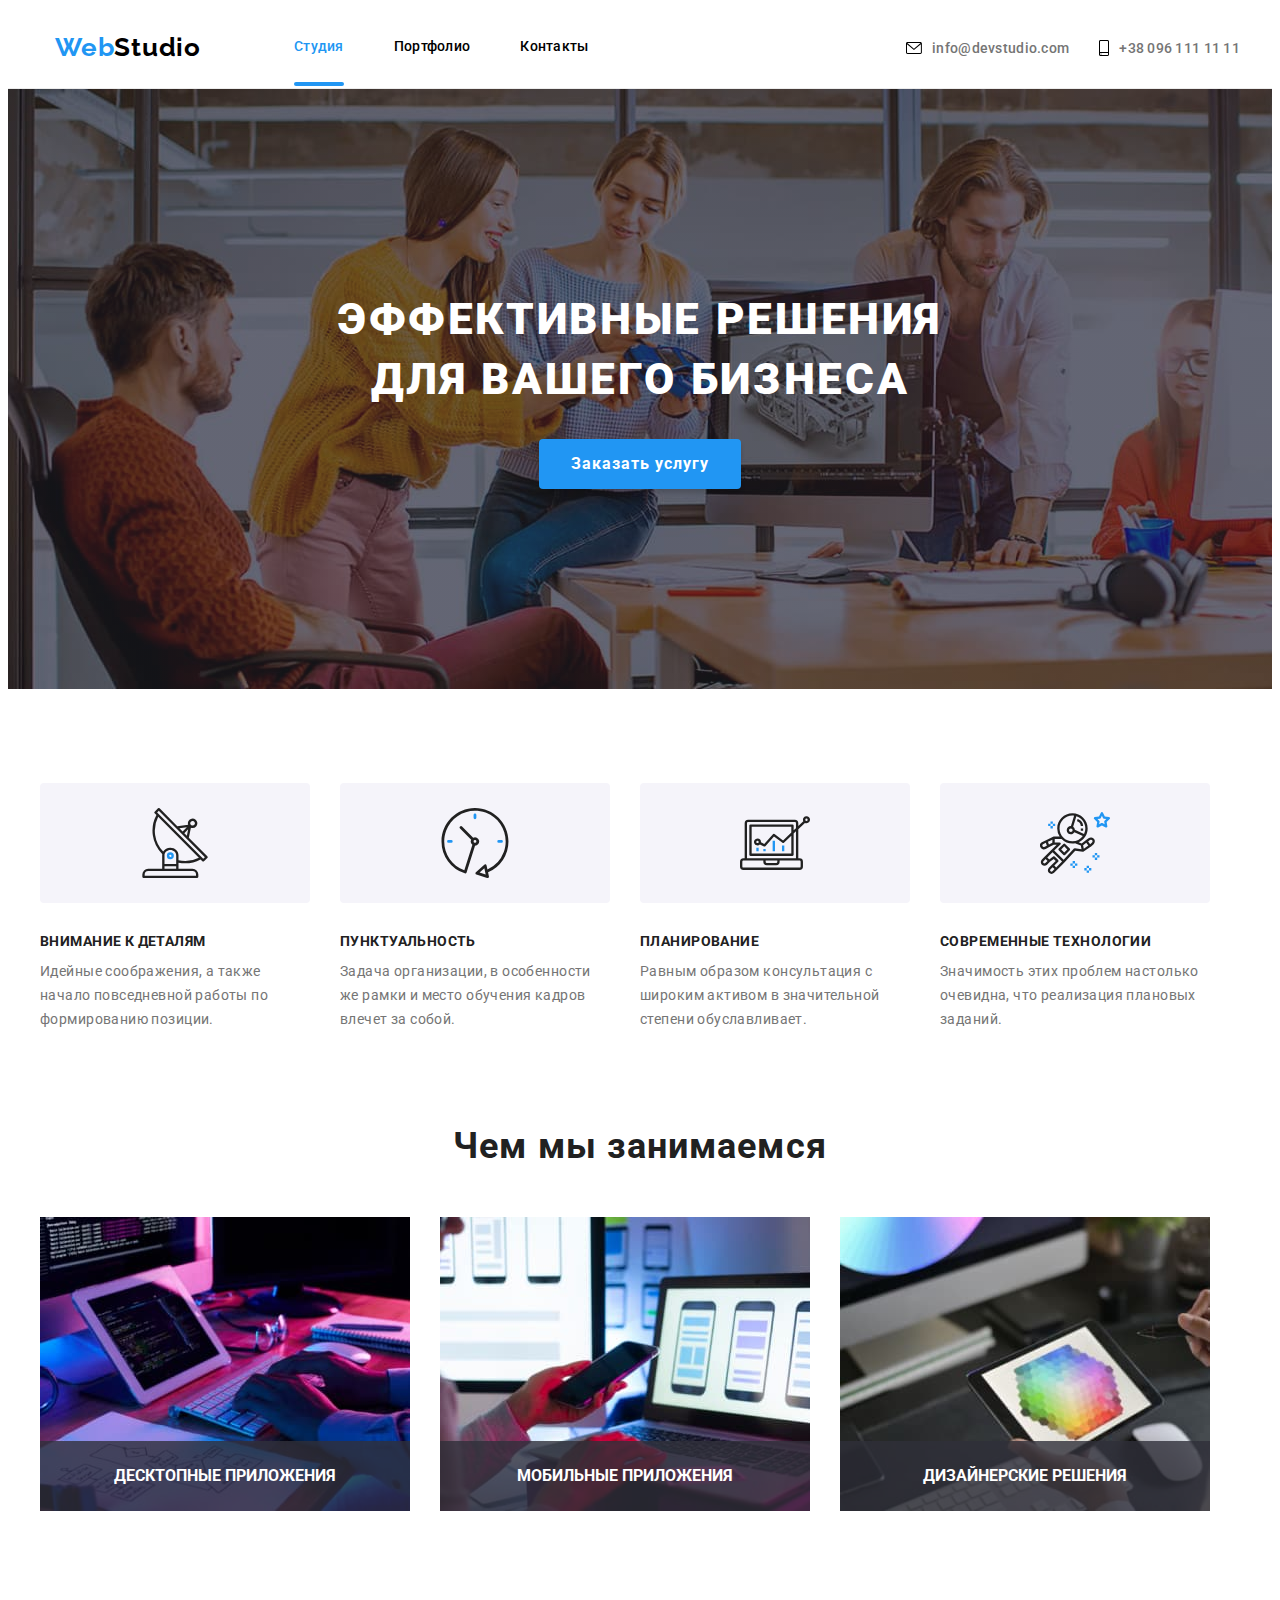
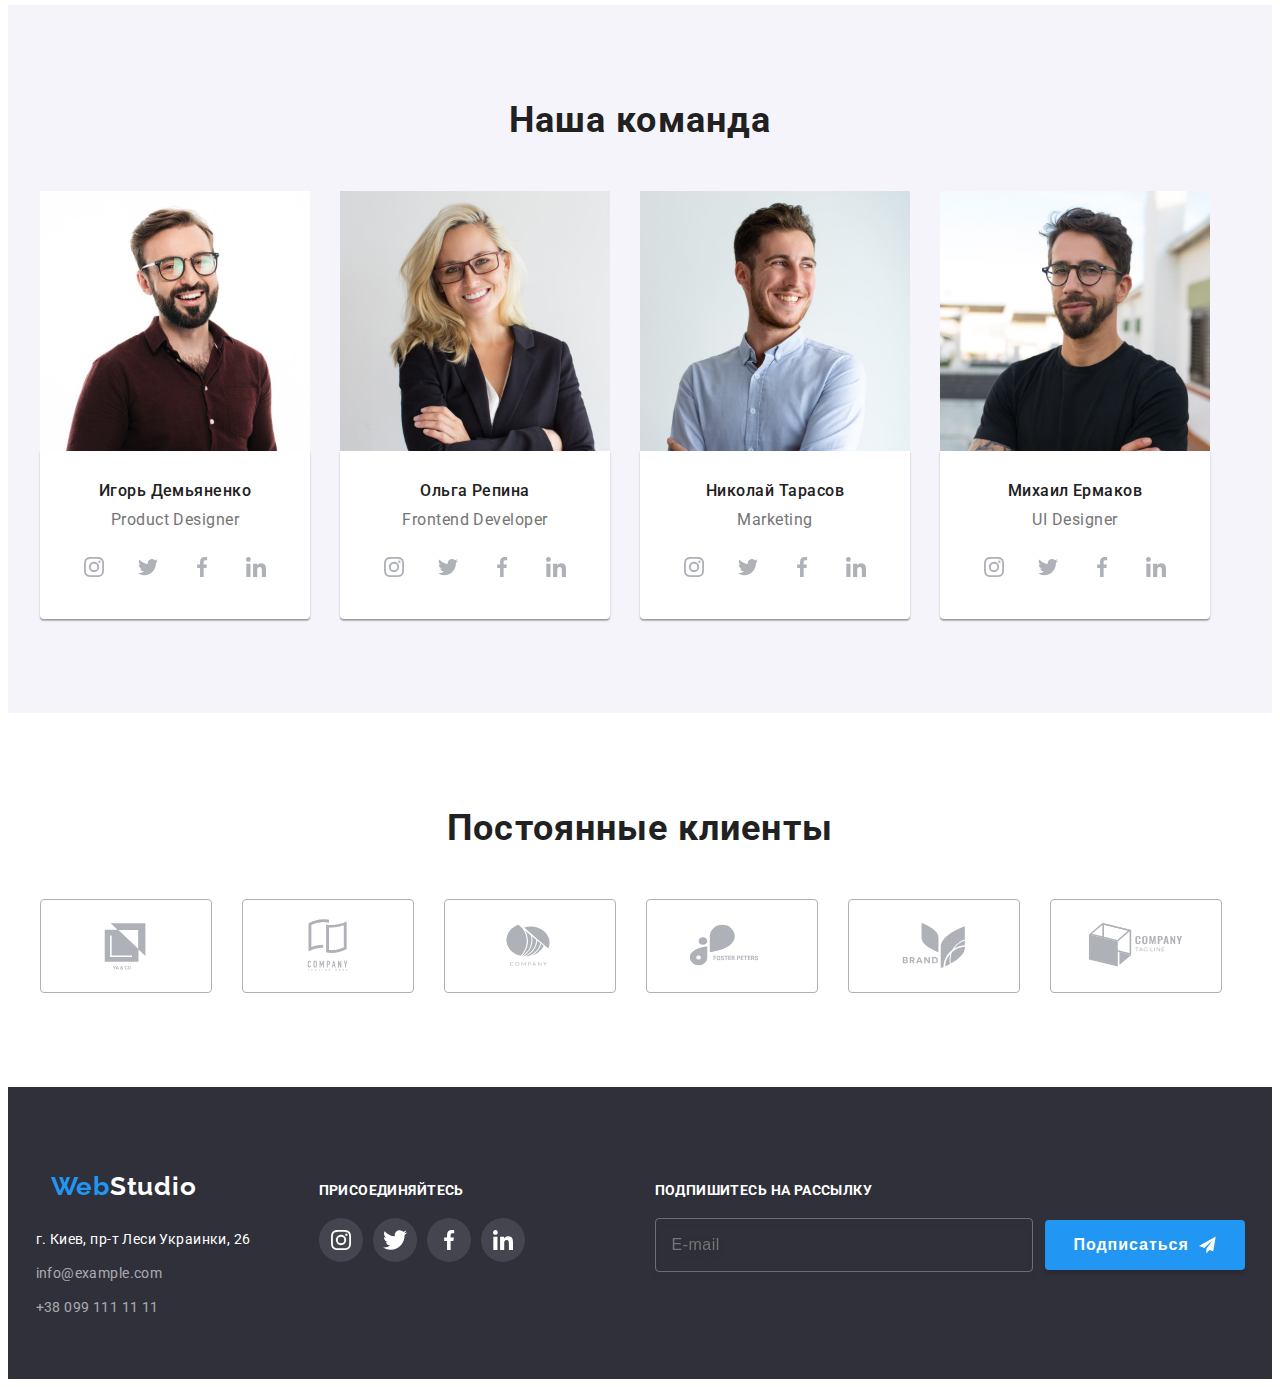
==== commit a879fbb9: "зміни" ====
--- a/index.html
+++ b/index.html
@@ -364,10 +364,10 @@
         <div class="container footer__container">
             <address class="contacts-address" id="contacts">
           <div class="contacts-addres">
-            <a class="logo link footer-logo" href="./index.html"
+            <a class="logo link footer__logo" href="./index.html"
               >Web<span class="accent-ft">Studio</span></a
             >
-            <div class="footer-list">
+            <div class="footer__list">
               <ul class="list footer__contact">
                 <li class="footer__item">
                   <a
@@ -379,10 +379,10 @@
                   >
                 </li>
                 <li class="footer__item">
-                  <a class="link footer-mail" href="mailto:info@example.com">info@example.com</a>
+                  <a class="link footer__mail" href="mailto:info@example.com">info@example.com</a>
                 </li>
                 <li class="footer__item">
-                  <a class="link footer-pfone" href="tel:+380991111111">+38 099 111 11 11</a>
+                  <a class="link footer__pfone" href="tel:+380991111111">+38 099 111 11 11</a>
                 </li>
               </ul>
             </div>
@@ -390,31 +390,31 @@
         </address>
 
             <div class="social">
-                <h2 class="social__header">Присоединяйтесь</h2>
+                <h2 class="socials__header">Присоединяйтесь</h2>
                 <ul class="socials list">
                     <li class="socials-item">
-                        <a class="socials__link footer-link link" href="" target="_blank" rel="noopener noreferrer" aria-label="instagram">
+                        <a class="socials__link footer__link link" href="" target="_blank" rel="noopener noreferrer" aria-label="instagram">
                             <svg class="socials-icon" width="20" height="20">
                   <use fill="#fff" href="./icons/SVG/icons.svg#instagram"></use>
                 </svg>
                         </a>
                     </li>
                     <li class="socials__item">
-                        <a class="socials__link footer-link link" href="" target="_blank" rel="noopener noreferrer" aria-label="twitter">
-                            <svg class="socials-icon" width="20" height="20">
+                        <a class="socials__link footer__link link" href="" target="_blank" rel="noopener noreferrer" aria-label="twitter">
+                            <svg class="socials-icon" width="24" height="24">
                   <use fill="#fff" href="./icons/SVG/icons.svg#twitter"></use>
                 </svg>
                         </a>
                     </li>
                     <li class="socials__item">
-                        <a class="socials__link footer-link link" href="" target="_blank" rel="noopener noreferrer" aria-label="facebook">
+                        <a class="socials__link footer__link link" href="" target="_blank" rel="noopener noreferrer" aria-label="facebook">
                             <svg class="socials-icon" width="20" height="20">
                   <use fill="#fff" href="./icons/SVG/icons.svg#facebook"></use>
                 </svg>
                         </a>
                     </li>
                     <li class="socials__item">
-                        <a class="socials__link footer-link link" href="" target="_blank" rel="noopener noreferrer" aria-label="linkedin">
+                        <a class="socials__link footer__link link" href="" target="_blank" rel="noopener noreferrer" aria-label="linkedin">
                             <svg class="socials-icon" width="20" height="20">
                   <use fill="#fff" href="./icons/SVG/icons.svg#linkedin"></use>
                 </svg>
@@ -423,14 +423,14 @@
                 </ul>
             </div>
             <form class="form" autocomplete="off">
-                <strong class="form-title">Подпишитесь на рассылку</strong>
-                <div class="form-subsc">
-                    <label class="form-label">
-              <input class="form-input" type="email" name="user-email" placeholder="E-mail" />
+                <strong class="form__title">Подпишитесь на рассылку</strong>
+                <div class="form__subsc">
+                    <label class="form__label">
+              <input class="form__input" type="email" name="user-email" placeholder="E-mail" />
             </label>
-                    <button class="form-button" type="submit">
-              Подписаться
-              <svg class="form-icon" width="20" height="20">
+                    <button class="form__button" type="submit">
+              <span class="form__button-text">Подписаться</span>
+              <svg class="form__icon" width="24" height="24">
                 <use href="./icons/SVG/icons.svg#send-icon"></use>
               </svg>
             </button>
@@ -450,39 +450,39 @@
         </button>
             <!-- modal-form -->
             <form class="register-form">
-                <strong class="register-form-title">Оставьте свои данные, мы вам перезвоним</strong>
-                <div class="register-form-group" role="group">
-                    <label class="register-form-wrap">
-              <span class="register-form-label">Имя</span>
-              <span class="register-form-item">
-                <input class="register-form-input" type="text" />
-                <svg class="register-form-icon" width="18" height="18">
+                <strong class="register-form__title">Оставьте свои данные, мы вам перезвоним</strong>
+                <div class="register-form__group" role="group">
+                    <label class="register-form__wrap">
+              <span class="register-form__label">Имя</span>
+              <span class="register-form__item">
+                <input class="register-form__input" type="text" />
+                <svg class="register-form__icon" width="18" height="18">
                   <use href="./icons/SVG/icons.svg#person-icon"></use>
                 </svg>
               </span>
             </label>
-                    <label class="register-form-wrap">
-              <span class="register-form-label">Телефон</span>
-              <span class="register-form-item">
-                <input class="register-form-input" type="tel" />
-                <svg class="register-form-icon" width="18" height="18">
+                    <label class="register-form__wrap">
+              <span class="register-form__label">Телефон</span>
+              <span class="register-form__item">
+                <input class="register-form__input" type="tel" />
+                <svg class="register-form__icon" width="18" height="18">
                   <use href="./icons/SVG/icons.svg#phone-icon"></use>
                 </svg>
               </span>
             </label>
-                    <label class="register-form-wrap">
-              <span class="register-form-label">Почта</span>
-              <span class="register-form-item">
-                <input class="register-form-input" type="email" />
-                <svg class="register-form-icon" width="18" height="18">
+                    <label class="register-form__wrap">
+              <span class="register-form__label">Почта</span>
+              <span class="register-form__item">
+                <input class="register-form__input" type="email" />
+                <svg class="register-form__icon" width="18" height="18">
                   <use href="./icons/SVG/icons.svg#email-icon"></use>
                 </svg>
               </span>
             </label>
-                    <label class="register-form-wrap">
-              <span class="register-form-label">Комментарий</span>
+                    <label class="register-form__wrap">
+              <span class="register-form__label">Комментарий</span>
               <textarea
-                class="register-form-message"
+                class="register-form__message"
                 name=""
                 rows="5"
                 placeholder="Введите текст"
@@ -490,19 +490,19 @@
             </label>
                 </div>
 
-                <label class="register-form-agreement">
+                <label class="register-form__agreement">
             <input class="register-checkbox visuaaly-hidden" type="checkbox" name="agreement" />
             <svg class="register-icon" width="16" height="15">
               <use class="register-icon-uncheck" href="./icons/SVG/icons.svg#check-box"></use>
               <use class="register-icon-check" href="./icons/SVG/icons.svg#check-icon"></use>
             </svg>
-            <span class="register-form-agreement-text">
+            <span class="register-form__agreement-text">
               Соглашаюсь с рассылкой и принимаю
-              <a class="register-form-agreement-link" href="">Условия договора</a>
+              <a class="register-form__agreement-link" href="">Условия договора</a>
             </span>
           </label>
 
-                <button class="register-form-btn" type="submit">Отправить</button>
+                <button class="register-form__btn" type="submit">Отправить</button>
             </form>
         </div>
     </div>
--- a/css/main.min.css
+++ b/css/main.min.css
@@ -1 +1 @@
-:root{--main-font: "Roboto", sans-serif;--logo-font: "Raleway", sans-serif;--main-txt-cl: #757575;--title-txt-cl: #212121;--accent-cl: #2196F3;--btn-txt-cl: #ffffff;--dark-cl: #000000;--light-cl: #ffffff;--anim: 250ms cubic-bezier(0.4, 0, 0.2, 1)}.visuaaly-hidden{position:absolute;white-space:nowrap;width:1px;height:1px;overflow:hidden;border:0;padding:0;clip:rect(0 0 0 0);-webkit-clip-path:inset(50%);clip-path:inset(50%);margin:-1px}body{-webkit-transition-property:color;transition-property:color;-webkit-transition-duration:250ms;transition-duration:250ms;-webkit-transition-timing-function:cubic-bezier(0.4, 0, 0.2, 1);transition-timing-function:cubic-bezier(0.4, 0, 0.2, 1);-webkit-transition-delay:0ms;transition-delay:0ms;font-family:var(--main-font);color:var(--main-txt-cl)}.no-scroll{overflow:hidden}h1,h2,h3,h4,h5,h6,p{margin:0}img{display:block;max-width:100%;height:auto;-o-object-fit:cover;object-fit:cover;-o-object-position:center;object-position:center}.link{text-decoration:none;color:currentColor}.list{list-style:none;padding:0;margin:0}.container{width:1200px;padding-left:15px;padding-right:15px;margin-left:auto;margin-right:auto}.bnt{display:-webkit-box;display:-ms-flexbox;display:flex;-webkit-box-pack:center;-ms-flex-pack:center;justify-content:center;margin-bottom:50px;gap:8px;cursor:pointer}.bnt:hover,.bnt:focus{color:var(--btn-txt-cl);background-color:var(--accent-txt-cl)}.button-action{max-width:250px;min-width:160px;max-height:50px;padding:10px 32px;-webkit-box-shadow:0px 4px 4px rgba(0,0,0,.15);box-shadow:0px 4px 4px rgba(0,0,0,.15);border-radius:4px;margin-top:30px;font-family:inherit;font-weight:700;font-size:16px;line-height:1.875;letter-spacing:.06em;color:var(--btn-txt-cl);background-color:var(--accent-cl);cursor:pointer;border:none;-webkit-transition-property:background-color;transition-property:background-color;-webkit-transition:background-color var(--anim);transition:background-color var(--anim)}.button-action:hover,.button-action:focus{background-color:#188ce8}.filter-list{display:-webkit-box;display:-ms-flexbox;display:flex;-webkit-box-align:center;-ms-flex-align:center;align-items:center;gap:8px}.button-filter{padding:6px 22px;font-family:inherit;font-weight:500;font-size:16px;line-height:1.625;letter-spacing:.06em;color:var(--title-txt-cl);background-color:#f5f4fa;border:none;cursor:pointer;border-radius:4px;-webkit-transition-property:background-color,color,-webkit-box-shadow;transition-property:background-color,color,-webkit-box-shadow;transition-property:background-color,color,box-shadow;transition-property:background-color,color,box-shadow,-webkit-box-shadow;-webkit-transition:background-color var(--anim),color var(--anim),-webkit-box-shadow var(--anim);transition:background-color var(--anim),color var(--anim),-webkit-box-shadow var(--anim);transition:background-color var(--anim),color var(--anim),box-shadow var(--anim);transition:background-color var(--anim),color var(--anim),box-shadow var(--anim),-webkit-box-shadow var(--anim)}.button-filter:hover,.button-filter:focus{color:#fff;background-color:var(--accent-cl);-webkit-box-shadow:0px 3px 1px rgba(0,0,0,.1),0px 1px 2px rgba(0,0,0,.08),0px 2px 2px rgba(0,0,0,.12);box-shadow:0px 3px 1px rgba(0,0,0,.1),0px 1px 2px rgba(0,0,0,.08),0px 2px 2px rgba(0,0,0,.12)}.current-item{color:#fff;background-color:var(--accent-cl)}.socials{display:-webkit-box;display:-ms-flexbox;display:flex;-webkit-box-align:center;-ms-flex-align:center;align-items:center;-webkit-box-pack:center;-ms-flex-pack:center;justify-content:center;gap:10px;margin-top:16px}.social__header{-webkit-box-align:center;-ms-flex-align:center;align-items:center;-webkit-box-pack:center;-ms-flex-pack:center;justify-content:center;font-weight:700;font-size:14px;line-height:1.1428571429;letter-spacing:.03em;text-transform:uppercase;color:#fff;margin-bottom:20px}.socials__link{display:-webkit-box;display:-ms-flexbox;display:flex;-webkit-box-align:center;-ms-flex-align:center;align-items:center;-webkit-box-pack:center;-ms-flex-pack:center;justify-content:center;width:44px;height:44px;fill:#afb1b8;background-color:#fff;border-radius:50%;-webkit-transition-property:background-color,fill;transition-property:background-color,fill;-webkit-transition:background-color var(--anim),fill var(--anim);transition:background-color var(--anim),fill var(--anim)}.socials__link:hover,.socials__link:focus{background-color:var(--accent-cl);fill:#fff}.footer-link{background-color:rgba(255,255,255,.1);fill:#fff}.backdrop{position:fixed;top:0;left:0;z-index:1000;width:100%;height:100%;background-color:rgba(0,0,0,.2);opacity:1;visibility:visible;pointer-events:initial;-webkit-transition:opacity var(--anim),visibility var(--anim);transition:opacity var(--anim),visibility var(--anim)}.backdrop.is-hidden{opacity:0;visibility:hidden;pointer-events:none}.modal{position:absolute;top:50%;left:50%;-webkit-transform:translate(-50%, -50%) scale(1);transform:translate(-50%, -50%) scale(1);width:528px;height:581px;padding:40px;background-color:#fff;-webkit-box-shadow:0px 1px 3px rgba(0,0,0,.12),0px 1px 1px rgba(0,0,0,.14),0px 2px 1px rgba(0,0,0,.2);box-shadow:0px 1px 3px rgba(0,0,0,.12),0px 1px 1px rgba(0,0,0,.14),0px 2px 1px rgba(0,0,0,.2);border-radius:4px;opacity:1;-webkit-transition:opacity var(--anim) 250ms,-webkit-transform var(--anim) 250ms;transition:opacity var(--anim) 250ms,-webkit-transform var(--anim) 250ms;transition:transform var(--anim) 250ms,opacity var(--anim) 250ms;transition:transform var(--anim) 250ms,opacity var(--anim) 250ms,-webkit-transform var(--anim) 250ms}.backdrop.is-hidden .modal{opacity:0;-webkit-transform:translate(-50%, -50%) scale(0.2);transform:translate(-50%, -50%) scale(0.2)}.modal-btn{position:absolute;top:10px;right:10px;display:-webkit-box;display:-ms-flexbox;display:flex;-webkit-box-align:center;-ms-flex-align:center;align-items:center;-webkit-box-pack:center;-ms-flex-pack:center;justify-content:center;width:30px;height:30px;padding:0;border-radius:50%;border:1px solid rgba(0,0,0,.1);background-color:rgba(0,0,0,0);cursor:pointer}.modal-btn-icon:focus,.modal-btn-icon:hover{fill:var(--accent-cl);-webkit-transition:fill var(--anim);transition:fill var(--anim)}.register-form{text-align:center}.register-form-title{display:block;margin-bottom:12px;font-family:"Roboto";font-weight:700;font-size:20px;line-height:1.15;text-align:center;letter-spacing:.03em;color:#212121}.register-form-group{margin-bottom:10px}.register-form-wrap{position:relative;display:block;margin-bottom:12px}.register-form-wrap:last-child{margin-bottom:0}.register-form-label{display:block;text-align:left;margin-bottom:4px;font-weight:400;font-size:12px;line-height:1.1666666667;letter-spacing:.01em;color:#757575}.register-form-input,.register-form-message{width:100%;border:1px solid rgba(33,33,33,.2);padding:10px;padding-left:50px;border-radius:4px;outline:rgba(0,0,0,0)}.register-form-message{padding-top:12px;padding-left:16px;font-weight:400;font-size:12px;line-height:1.1666666667;letter-spacing:.01em;color:rgba(117,117,117,.5);height:120px;resize:none}.register-form-item{position:relative}.register-form-item:hover .register-form-input,.register-form-item:focus-within .register-form-input{border-color:var(--accent-cl);-webkit-transition:border-color var(--anim);transition:border-color var(--anim);cursor:pointer}.register-form-item:hover .register-form-icon,.register-form-item:focus-within .register-form-icon{fill:var(--accent-cl);-webkit-transition:fill var(--anim);transition:fill var(--anim);cursor:pointer}.register-form-icon{position:absolute;top:50%;left:15px;width:18px;height:18px;-webkit-transform:translateY(-50%);transform:translateY(-50%);-webkit-transition:fill var(--anim);transition:fill var(--anim)}.register-form-message:focus,.register-form-message:hover{border:1px solid var(--accent-cl);background-color:rgba(0,0,0,0);cursor:pointer}.register-form-agreement{display:-webkit-inline-box;display:-ms-inline-flexbox;display:inline-flex;-webkit-box-align:center;-ms-flex-align:center;align-items:center;-webkit-box-pack:center;-ms-flex-pack:center;justify-content:center;gap:8px;margin-bottom:30px;cursor:pointer}.register-icon-uncheck,.register-icon-check{width:16px;height:15px}.register-checkbox:checked+.register-icon .register-icon-uncheck{opacity:0;-webkit-transition:opacity var(--anim);transition:opacity var(--anim)}.register-icon-check{opacity:0;fill:var(--accent-cl);-webkit-transition:opacity var(--anim);transition:opacity var(--anim)}.register-icon-check:focus,.register-icon-check:hover{fill:var(--accent-cl);-webkit-transition:fill var(--anim);transition:fill var(--anim);cursor:pointer}.register-checkbox:checked+.register-icon .register-icon-check{opacity:1}.register-form-agreement-text{text-align:center;font-weight:400;font-size:14px;line-height:1.7142857143;letter-spacing:.03em;color:#757575;-webkit-user-select:none;-moz-user-select:none;-ms-user-select:none;user-select:none;text-underline-position:under}.register-form-agreement-link{color:var(--accent-cl)}.register-form-btn{display:-webkit-inline-box;display:-ms-inline-flexbox;display:inline-flex;-webkit-box-align:center;-ms-flex-align:center;align-items:center;text-align:center;padding:10px 56px;font-weight:700;font-size:16px;line-height:1.875;letter-spacing:.06em;color:#fff;background-color:var(--accent-cl);-webkit-box-shadow:0px 4px 4px rgba(0,0,0,.15);box-shadow:0px 4px 4px rgba(0,0,0,.15);border-radius:4px;cursor:pointer;-webkit-transition:opacity var(--anim);transition:opacity var(--anim)}.register-form-btn:focus,.register-form-btn:hover{background-color:#188ce8;-webkit-transition:background-color var(--anim);transition:background-color var(--anim);cursor:pointer}.form{display:inline-block;gap:8px;margin-left:100px}.form-title{-webkit-box-align:center;-ms-flex-align:center;align-items:center;-webkit-box-pack:center;-ms-flex-pack:center;justify-content:center;display:block;margin-bottom:20px;font-weight:700;font-size:14px;line-height:16px;letter-spacing:.03em;text-transform:uppercase;color:#fff}.form-subsc{display:-webkit-box;display:-ms-flexbox;display:flex;cursor:pointer;-webkit-box-align:center;-ms-flex-align:center;align-items:center;-webkit-box-pack:center;-ms-flex-pack:center;justify-content:center}.form-input{display:inline-block;font-weight:400;font-size:16px;line-height:1.25;letter-spacing:.03em;display:-webkit-box;display:-ms-flexbox;display:flex;-webkit-box-align:center;-ms-flex-align:center;align-items:center;padding-left:16px;margin-right:12px;color:rgba(255,255,255,.6);background-color:rgba(0,0,0,0);width:358px;height:50px;border:1px solid rgba(255,255,255,.3);-webkit-filter:drop-shadow(0px 4px 4px rgba(0, 0, 0, 0.15));filter:drop-shadow(0px 4px 4px rgba(0, 0, 0, 0.15));border-radius:4px}.form-button{-webkit-box-align:center;-ms-flex-align:center;align-items:center;-webkit-box-pack:center;-ms-flex-pack:center;justify-content:center;gap:10px;font-weight:700;font-size:16px;line-height:1.875;letter-spacing:.06em;color:#fff;-webkit-box-shadow:0px 4px 4px rgba(0,0,0,.15);box-shadow:0px 4px 4px rgba(0,0,0,.15);border-radius:4px;padding:10px 29px;background-color:var(--accent-cl);cursor:pointer;border:none;-webkit-transition-property:background-color;transition-property:background-color;-webkit-transition:background-color var(--anim);transition:background-color var(--anim)}.form-icon{-webkit-box-align:center;-ms-flex-align:center;align-items:center;-webkit-box-pack:center;-ms-flex-pack:center;justify-content:center;cursor:pointer}.form-button:hover,.form-button:focus{background-color:#188ce8}.header{border-bottom:1px solid #ececec}.header__container{display:-webkit-box;display:-ms-flexbox;display:flex;-webkit-box-align:center;-ms-flex-align:center;align-items:center}.logo{display:block;margin-top:24px;margin-right:93px;margin-bottom:25px;margin-left:15px;font-family:var(--logo-font);font-weight:700;font-size:26px;line-height:1.1923076923;letter-spacing:.03em;color:var(--accent-cl)}.accent{color:var(--dark-cl)}.accent-ft{color:var(--light-cl)}.header__nav{margin-right:auto;font-family:var(--main-font);font-weight:500;font-size:14px;line-height:1.1428571429;letter-spacing:.02em}.header__list{display:-webkit-box;display:-ms-flexbox;display:flex;gap:50px}.header__link{padding-top:32px;padding-bottom:32px;color:#000}.header__link:hover,.header__link:focus{color:var(--accent-cl)}.current-page{color:var(--accent-cl)}.current-page::after{content:"";position:relative;top:28px;display:block;width:100%;height:4px;background-color:var(--accent-cl);border-radius:2px}.hero__container{-webkit-box-align:center;-ms-flex-align:center;align-items:center;text-align:center}.hero{background-color:#2f303a;background-image:-webkit-gradient(linear, left top, left bottom, from(rgba(47, 48, 58, 0.4)), to(rgba(47, 48, 58, 0.4))),url(../images/Img.jpg);background-image:linear-gradient(rgba(47, 48, 58, 0.4), rgba(47, 48, 58, 0.4)),url(../images/Img.jpg);background-size:cover;padding-top:200px;padding-bottom:200px}.hero__title{width:696px;margin:auto;font-weight:900;font-size:44px;line-height:1.3636363636;letter-spacing:.06em;color:#fff;text-transform:uppercase}.button-action{max-width:250px;min-width:160px;max-height:50px;padding:10px 32px;-webkit-box-shadow:0px 4px 4px rgba(0,0,0,.15);box-shadow:0px 4px 4px rgba(0,0,0,.15);border-radius:4px;margin-top:30px;font-family:inherit;font-weight:700;font-size:16px;line-height:1.875;letter-spacing:.06em;color:var(--btn-txt-cl);background-color:var(--accent-cl);cursor:pointer;border:none;-webkit-transition-property:background-color;transition-property:background-color;-webkit-transition:background-color var(--anim);transition:background-color var(--anim)}.button-action:hover,.button-action:focus{background-color:#188ce8}.feature{padding-top:94px;padding-bottom:94px}.feature__container{display:-webkit-box;display:-ms-flexbox;display:flex}.feature__list{display:-webkit-box;display:-ms-flexbox;display:flex;-webkit-box-align:center;-ms-flex-align:center;align-items:center;gap:30px}.feature__item{display:block}.feature__div{display:-webkit-box;display:-ms-flexbox;display:flex;-webkit-box-align:center;-ms-flex-align:center;align-items:center;-webkit-box-pack:center;-ms-flex-pack:center;justify-content:center;width:270px;height:120px;color:#303030;background-color:#f5f4fa;border-radius:4px;margin-bottom:30px}.feature__title{margin-bottom:10px;font-weight:700;font-size:14px;line-height:1.1428571429;letter-spacing:.03em;text-transform:uppercase;color:var(--title-txt-cl)}.feature__txt{width:270px;font-weight:400;font-size:14px;line-height:1.7142857143;letter-spacing:.03em;color:var(--main-txt-cl)}.job__list{display:-webkit-box;display:-ms-flexbox;display:flex;gap:30px;padding-bottom:94px}.job__item{position:relative}.job__title,.team__title,.clients__title{margin-bottom:50px;font-weight:700;font-size:36px;line-height:1.1666666667;text-align:center;letter-spacing:.03em;color:var(--title-txt-cl)}.job__txt{position:absolute;right:0;bottom:0;display:-webkit-box;display:-ms-flexbox;display:flex;-webkit-box-pack:center;-ms-flex-pack:center;justify-content:center;-webkit-box-align:center;-ms-flex-align:center;align-items:center;width:100%;height:23.8095238095%;background:rgba(47,48,58,.8);font-weight:700;line-height:1.1428571429;text-transform:uppercase;color:#fff}.team{padding-top:94px;padding-bottom:94px;background:#f5f4fa}.team__title{margin-bottom:50px;font-weight:700;font-size:36px;line-height:1.1666666667;text-align:center;letter-spacing:.03em;color:var(--title-txt-cl)}.team__list{display:-webkit-box;display:-ms-flexbox;display:flex;-ms-flex-wrap:wrap;flex-wrap:wrap;gap:30px}.team__wrapper{border-top:none;padding-top:30px;padding-bottom:30px;padding-left:5px;padding-right:5px;background:#fff;-webkit-box-shadow:0px 1px 3px rgba(0,0,0,.12),0px 1px 1px rgba(0,0,0,.14),0px 2px 1px rgba(0,0,0,.2);box-shadow:0px 1px 3px rgba(0,0,0,.12),0px 1px 1px rgba(0,0,0,.14),0px 2px 1px rgba(0,0,0,.2);border-radius:0px 0px 4px 4px}.clients{padding-top:94px;padding-bottom:94px}.clients__title{margin-bottom:50px;font-weight:700;font-size:36px;line-height:1.1666666667;text-align:center;letter-spacing:.03em;color:var(--title-txt-cl)}.clients__list{display:-webkit-box;display:-ms-flexbox;display:flex;-ms-flex-wrap:wrap;flex-wrap:wrap;gap:30px}.clients__link{display:-webkit-box;display:-ms-flexbox;display:flex;-webkit-box-align:center;-ms-flex-align:center;align-items:center;-webkit-box-pack:center;-ms-flex-pack:center;justify-content:center;width:170px;height:92px;fill:#afb1b8;border:1px solid #afb1b8;border-radius:4px;-webkit-transition-property:border,fill;transition-property:border,fill;-webkit-transition:background-color var(--anim),fill var(--anim);transition:background-color var(--anim),fill var(--anim)}.clients__link:hover,.clients__link:focus{fill:var(--accent-cl);border:1px solid var(--accent-cl)}.portfolio{padding-top:94px;padding-bottom:94px}.portfolio__list{display:-webkit-box;display:-ms-flexbox;display:flex;-ms-flex-wrap:wrap;flex-wrap:wrap;gap:30px}.portfolio__dsc{background-color:#fff;border:1px solid #eee;border-top:none;padding:20px 24px}.portfolio__list{display:-webkit-box;display:-ms-flexbox;display:flex;letter-spacing:.03em;-webkit-transition-property:-webkit-box-shadow;transition-property:-webkit-box-shadow;transition-property:box-shadow;transition-property:box-shadow, -webkit-box-shadow;-webkit-transition:-webkit-box-shadow var(--anim);transition:-webkit-box-shadow var(--anim);transition:box-shadow var(--anim);transition:box-shadow var(--anim), -webkit-box-shadow var(--anim)}.portfolio-img{width:370px;height:294px}.portfolio__div{position:relative;overflow:hidden;-webkit-transition:-webkit-box-shadow;transition:-webkit-box-shadow;transition:box-shadow;transition:box-shadow, -webkit-box-shadow}.overlay{position:absolute;top:0;left:0;-webkit-transform:translateY(100%);transform:translateY(100%);display:-webkit-box;display:-ms-flexbox;display:flex;-webkit-box-align:center;-ms-flex-align:center;align-items:center;-webkit-box-pack:center;-ms-flex-pack:center;justify-content:center;width:100%;height:100%;padding:63px 24px;background-color:rgba(33,150,243,.9);-webkit-transition:-webkit-transform var(--anim);transition:-webkit-transform var(--anim);transition:transform var(--anim);transition:transform var(--anim), -webkit-transform var(--anim)}.portfolio__item:hover,.portfolio__item:focus{cursor:pointer;-webkit-box-shadow:0px 1px 1px rgba(0,0,0,.12),0px 4px 4px rgba(0,0,0,.06),1px 4px 6px rgba(0,0,0,.16);box-shadow:0px 1px 1px rgba(0,0,0,.12),0px 4px 4px rgba(0,0,0,.06),1px 4px 6px rgba(0,0,0,.16)}.portfolio__item:focus .overlay,.portfolio__item:hover .overlay{-webkit-transform:translateY(0);transform:translateY(0)}.overlay-text{font-family:var(--main-font);font-weight:400;font-size:18px;line-height:1.5555555556;letter-spacing:.03em;color:#fff;text-align:left;-webkit-user-select:none;-moz-user-select:none;-ms-user-select:none;user-select:none}.portfolio__title{margin-bottom:4px;font-weight:700;font-size:18px;line-height:2;color:var(--title-txt-cl)}.portfolio__txt{font-weight:400;font-size:16px;line-height:1.875;color:var(--main-txt-cl)}.mail,.phone{display:-webkit-box;display:-ms-flexbox;display:flex;-webkit-transition:color var(--anim);transition:color var(--anim)}.mail{margin-right:30px}.header__mail,.header__phone{display:-webkit-box;display:-ms-flexbox;display:flex;-webkit-box-align:center;-ms-flex-align:center;align-items:center;-webkit-box-pack:center;-ms-flex-pack:center;justify-content:center;padding-top:32px;padding-bottom:32px;font-family:var(--main-font);font-weight:500;font-size:14px;line-height:1.1428571429;letter-spacing:.02em;color:var(--main-txt-cl);-webkit-transition:color var(--anim);transition:color var(--anim)}.mail-icon,.phone-icon{margin-right:10px;color:var(--main-txt-cl);-webkit-transition-property:fill;transition-property:fill;-webkit-transition:fill var(--anim);transition:fill var(--anim)}.mail:hover,.mail:focus,.mail-icon:hover,.mail-icon:focus,.phone-icon:hover,.phone-icon:focus,.header__mail:hover,.header__mail:focus,.header__phone:hover,.header__phone:focus{color:var(--accent-cl);fill:var(--accent-cl)}.footer{display:-webkit-box;display:-ms-flexbox;display:flex;-webkit-box-align:center;-ms-flex-align:center;align-items:center;-webkit-box-pack:center;-ms-flex-pack:center;justify-content:center;padding-top:60px;padding-bottom:60px;background-color:#2f303a;font-family:var(--main-font);font-weight:400;font-size:14px;line-height:1.7142857143;letter-spacing:.03em}.footer-container{display:-webkit-box;display:-ms-flexbox;display:flex;-webkit-box-align:center;-ms-flex-align:center;align-items:center;-webkit-box-pack:center;-ms-flex-pack:center;justify-content:center}.contacts-address{display:inline-block;font-style:normal;gap:70px}.footer-logo{display:block;margin:0 0 20px 0;width:145px}.footer__item{margin-top:10px}.footer__contact{color:rgba(255,255,255,.6)}.footer__address{color:#fff}.social{display:inline-block;margin-left:70px}.social__header{-webkit-box-align:center;-ms-flex-align:center;align-items:center;-webkit-box-pack:center;-ms-flex-pack:center;justify-content:center;font-weight:700;font-size:14px;line-height:1.1428571429;letter-spacing:.03em;text-transform:uppercase;color:#fff;margin-bottom:20px}.footer-link{background-color:rgba(255,255,255,.1);fill:#fff}/*# sourceMappingURL=main.min.css.map */+:root{--main-font: "Roboto", sans-serif;--logo-font: "Raleway", sans-serif;--main-txt-cl: #757575;--title-txt-cl: #212121;--accent-cl: #2196F3;--btn-txt-cl: #ffffff;--dark-cl: #000000;--light-cl: #ffffff;--anim: 250ms cubic-bezier(0.4, 0, 0.2, 1)}.visuaaly-hidden{position:absolute;white-space:nowrap;width:1px;height:1px;overflow:hidden;border:0;padding:0;clip:rect(0 0 0 0);-webkit-clip-path:inset(50%);clip-path:inset(50%);margin:-1px}body{-webkit-transition-property:color;transition-property:color;-webkit-transition-duration:250ms;transition-duration:250ms;-webkit-transition-timing-function:cubic-bezier(0.4, 0, 0.2, 1);transition-timing-function:cubic-bezier(0.4, 0, 0.2, 1);-webkit-transition-delay:0ms;transition-delay:0ms;font-family:var(--main-font);color:var(--main-txt-cl)}.no-scroll{overflow:hidden}h1,h2,h3,h4,h5,h6,p{margin:0}img{display:block;max-width:100%;height:auto;-o-object-fit:cover;object-fit:cover;-o-object-position:center;object-position:center}.link{text-decoration:none;color:currentColor}.list{list-style:none;padding:0;margin:0}.container{width:1200px;padding-left:15px;padding-right:15px;margin-left:auto;margin-right:auto}.logo{display:block;margin-top:24px;margin-right:93px;margin-bottom:25px;margin-left:15px;font-family:var(--logo-font);font-weight:700;font-size:26px;line-height:1.1923076923;letter-spacing:.03em;color:var(--accent-cl)}.accent{color:var(--dark-cl)}.accent-ft{color:var(--light-cl)}.bnt{display:-webkit-box;display:-ms-flexbox;display:flex;-webkit-box-pack:center;-ms-flex-pack:center;justify-content:center;margin-bottom:50px;gap:8px;cursor:pointer}.bnt:hover,.bnt:focus{color:var(--btn-txt-cl);background-color:var(--accent-txt-cl)}.button-action{max-width:250px;min-width:160px;max-height:50px;padding:10px 32px;-webkit-box-shadow:0px 4px 4px rgba(0,0,0,.15);box-shadow:0px 4px 4px rgba(0,0,0,.15);border-radius:4px;margin-top:30px;font-family:inherit;font-weight:700;font-size:16px;line-height:1.875;letter-spacing:.06em;color:var(--btn-txt-cl);background-color:var(--accent-cl);cursor:pointer;border:none;-webkit-transition-property:background-color;transition-property:background-color;-webkit-transition:background-color var(--anim);transition:background-color var(--anim)}.button-action:hover,.button-action:focus{background-color:#188ce8}.filter-list{display:-webkit-box;display:-ms-flexbox;display:flex;-webkit-box-align:center;-ms-flex-align:center;align-items:center;gap:8px}.button-filter{padding:6px 22px;font-family:inherit;font-weight:500;font-size:16px;line-height:1.625;letter-spacing:.06em;color:var(--title-txt-cl);background-color:#f5f4fa;border:none;cursor:pointer;border-radius:4px;-webkit-transition-property:background-color,color,-webkit-box-shadow;transition-property:background-color,color,-webkit-box-shadow;transition-property:background-color,color,box-shadow;transition-property:background-color,color,box-shadow,-webkit-box-shadow;-webkit-transition:background-color var(--anim),color var(--anim),-webkit-box-shadow var(--anim);transition:background-color var(--anim),color var(--anim),-webkit-box-shadow var(--anim);transition:background-color var(--anim),color var(--anim),box-shadow var(--anim);transition:background-color var(--anim),color var(--anim),box-shadow var(--anim),-webkit-box-shadow var(--anim)}.button-filter:hover,.button-filter:focus{color:#fff;background-color:var(--accent-cl);-webkit-box-shadow:0px 3px 1px rgba(0,0,0,.1),0px 1px 2px rgba(0,0,0,.08),0px 2px 2px rgba(0,0,0,.12);box-shadow:0px 3px 1px rgba(0,0,0,.1),0px 1px 2px rgba(0,0,0,.08),0px 2px 2px rgba(0,0,0,.12)}.current-item{color:#fff;background-color:var(--accent-cl)}.overlay{position:absolute;top:0;left:0;-webkit-transform:translateY(100%);transform:translateY(100%);display:-webkit-box;display:-ms-flexbox;display:flex;-webkit-box-align:center;-ms-flex-align:center;align-items:center;-webkit-box-pack:center;-ms-flex-pack:center;justify-content:center;width:100%;height:100%;padding:63px 24px;background-color:rgba(33,150,243,.9);-webkit-transition:-webkit-transform var(--anim);transition:-webkit-transform var(--anim);transition:transform var(--anim);transition:transform var(--anim), -webkit-transform var(--anim)}.overlay-text{font-family:var(--main-font);font-weight:400;font-size:18px;line-height:1.5555555556;letter-spacing:.03em;color:#fff;text-align:left;-webkit-user-select:none;-moz-user-select:none;-ms-user-select:none;user-select:none}.socials{display:-webkit-box;display:-ms-flexbox;display:flex;-webkit-box-align:center;-ms-flex-align:center;align-items:center;-webkit-box-pack:center;-ms-flex-pack:center;justify-content:center;gap:10px;margin-top:16px}.socials__header{-webkit-box-align:center;-ms-flex-align:center;align-items:center;-webkit-box-pack:center;-ms-flex-pack:center;justify-content:center;font-weight:700;font-size:14px;line-height:1.1428571429;letter-spacing:.03em;text-transform:uppercase;color:#fff;margin-bottom:20px}.socials__link{display:-webkit-box;display:-ms-flexbox;display:flex;-webkit-box-align:center;-ms-flex-align:center;align-items:center;-webkit-box-pack:center;-ms-flex-pack:center;justify-content:center;width:44px;height:44px;fill:#afb1b8;background-color:#fff;border-radius:50%;-webkit-transition-property:background-color,fill;transition-property:background-color,fill;-webkit-transition:background-color var(--anim),fill var(--anim);transition:background-color var(--anim),fill var(--anim)}.socials__link:hover,.socials__link:focus{background-color:var(--accent-cl);fill:#fff}.backdrop{position:fixed;top:0;left:0;z-index:1000;width:100%;height:100%;background-color:rgba(0,0,0,.2);opacity:1;visibility:visible;pointer-events:initial;-webkit-transition:opacity var(--anim),visibility var(--anim);transition:opacity var(--anim),visibility var(--anim)}.backdrop.is-hidden{opacity:0;visibility:hidden;pointer-events:none}.backdrop.is-hidden .modal{opacity:0;-webkit-transform:translate(-50%, -50%) scale(0.2);transform:translate(-50%, -50%) scale(0.2)}.modal{position:absolute;top:50%;left:50%;-webkit-transform:translate(-50%, -50%) scale(1);transform:translate(-50%, -50%) scale(1);width:528px;height:581px;padding:40px;background-color:#fff;-webkit-box-shadow:0px 1px 3px rgba(0,0,0,.12),0px 1px 1px rgba(0,0,0,.14),0px 2px 1px rgba(0,0,0,.2);box-shadow:0px 1px 3px rgba(0,0,0,.12),0px 1px 1px rgba(0,0,0,.14),0px 2px 1px rgba(0,0,0,.2);border-radius:4px;opacity:1;-webkit-transition:opacity var(--anim) 250ms,-webkit-transform var(--anim) 250ms;transition:opacity var(--anim) 250ms,-webkit-transform var(--anim) 250ms;transition:transform var(--anim) 250ms,opacity var(--anim) 250ms;transition:transform var(--anim) 250ms,opacity var(--anim) 250ms,-webkit-transform var(--anim) 250ms}.modal-btn{position:absolute;top:10px;right:10px;display:-webkit-box;display:-ms-flexbox;display:flex;-webkit-box-align:center;-ms-flex-align:center;align-items:center;-webkit-box-pack:center;-ms-flex-pack:center;justify-content:center;width:30px;height:30px;padding:0;border-radius:50%;border:1px solid rgba(0,0,0,.1);background-color:rgba(0,0,0,0);cursor:pointer}.modal-btn-icon:focus,.modal-btn-icon:hover{fill:var(--accent-cl);-webkit-transition:fill var(--anim);transition:fill var(--anim)}.register-form{text-align:center}.register-form__title{display:block;margin-bottom:12px;font-family:"Roboto";font-weight:700;font-size:20px;line-height:1.15;text-align:center;letter-spacing:.03em;color:#212121}.register-form__group{margin-bottom:10px}.register-form__wrap{position:relative;display:block;margin-bottom:12px}.register-form__wrap:last-child{margin-bottom:0}.register-form__label{display:block;text-align:left;margin-bottom:4px;font-weight:400;font-size:12px;line-height:1.1666666667;letter-spacing:.01em;color:#757575}.register-form__input,.register-form__message{width:100%;border:1px solid rgba(33,33,33,.2);padding:10px;padding-left:50px;border-radius:4px;outline:rgba(0,0,0,0)}.register-form__input:focus,.register-form__input:hover,.register-form__message:focus,.register-form__message:hover{border:1px solid var(--accent-cl);background-color:rgba(0,0,0,0);cursor:pointer}.register-form__message{padding-top:12px;padding-left:16px;font-weight:400;font-size:12px;line-height:1.1666666667;letter-spacing:.01em;color:rgba(117,117,117,.5);height:120px;resize:none}.register-form__message:focus,.register-form__message:hover{border:1px solid var(--accent-cl);background-color:rgba(0,0,0,0);cursor:pointer}.register-form__item{position:relative}.register-form__item:hover .register-form__item__input,.register-form__item:focus-within .register-form__item__input{border-color:var(--accent-cl);-webkit-transition:border-color var(--anim);transition:border-color var(--anim);cursor:pointer}.register-form__item:hover .register-form__item__icon,.register-form__item:focus-within .register-form__item__icon{fill:var(--accent-cl);-webkit-transition:fill var(--anim);transition:fill var(--anim);cursor:pointer}.register-form__icon{position:absolute;top:50%;left:15px;width:18px;height:18px;-webkit-transform:translateY(-50%);transform:translateY(-50%);-webkit-transition:fill var(--anim);transition:fill var(--anim)}.register-form__icon:focus,.register-form__icon:hover{fill:var(--accent-cl);background-color:rgba(0,0,0,0);cursor:pointer}.register-form__agreement{display:-webkit-inline-box;display:-ms-inline-flexbox;display:inline-flex;-webkit-box-align:center;-ms-flex-align:center;align-items:center;-webkit-box-pack:center;-ms-flex-pack:center;justify-content:center;gap:8px;margin-bottom:30px;cursor:pointer}.register-form__agreement-text{text-align:center;font-weight:400;font-size:14px;line-height:1.7142857143;letter-spacing:.03em;color:#757575;-webkit-user-select:none;-moz-user-select:none;-ms-user-select:none;user-select:none;text-underline-position:under}.register-form__agreement-link{color:var(--accent-cl)}.register-form .register-icon-uncheck,.register-form .register-icon-check{width:16px;height:15px}.register-form .register-checkbox:checked+.register-icon .register-icon-uncheck{opacity:0;-webkit-transition:opacity var(--anim);transition:opacity var(--anim)}.register-form .register-icon-check{opacity:0;fill:var(--accent-cl);-webkit-transition:opacity var(--anim);transition:opacity var(--anim)}.register-form .register-icon-check:focus,.register-form .register-icon-check:hover{fill:var(--accent-cl);-webkit-transition:fill var(--anim);transition:fill var(--anim);cursor:pointer}.register-form .register-checkbox:checked+.register-icon .register-icon-check{opacity:1}.register-form__btn{display:-webkit-inline-box;display:-ms-inline-flexbox;display:inline-flex;-webkit-box-align:center;-ms-flex-align:center;align-items:center;text-align:center;padding:10px 56px;font-weight:700;font-size:16px;line-height:1.875;letter-spacing:.06em;color:#fff;background-color:var(--accent-cl);-webkit-box-shadow:0px 4px 4px rgba(0,0,0,.15);box-shadow:0px 4px 4px rgba(0,0,0,.15);border-radius:4px;cursor:pointer;-webkit-transition:opacity var(--anim);transition:opacity var(--anim)}.register-form__btn:focus,.register-form__btn:hover{background-color:#188ce8;-webkit-transition:background-color var(--anim);transition:background-color var(--anim);cursor:pointer}.form{display:inline-block;gap:8px;margin-left:100px}.form__title{-webkit-box-align:center;-ms-flex-align:center;align-items:center;-webkit-box-pack:center;-ms-flex-pack:center;justify-content:center;display:block;margin-bottom:20px;font-weight:700;font-size:14px;line-height:16px;letter-spacing:.03em;text-transform:uppercase;color:#fff}.form__subsc{display:-webkit-box;display:-ms-flexbox;display:flex;cursor:pointer;-webkit-box-align:center;-ms-flex-align:center;align-items:center;-webkit-box-pack:center;-ms-flex-pack:center;justify-content:center}.form__input{display:inline-block;font-weight:400;font-size:16px;line-height:1.25;letter-spacing:.03em;display:-webkit-box;display:-ms-flexbox;display:flex;-webkit-box-align:center;-ms-flex-align:center;align-items:center;padding-left:16px;margin-right:12px;color:rgba(255,255,255,.6);background-color:rgba(0,0,0,0);width:358px;height:50px;border:1px solid rgba(255,255,255,.3);-webkit-filter:drop-shadow(0px 4px 4px rgba(0, 0, 0, 0.15));filter:drop-shadow(0px 4px 4px rgba(0, 0, 0, 0.15));border-radius:4px}.form__button{display:-webkit-box;display:-ms-flexbox;display:flex;-webkit-box-align:center;-ms-flex-align:center;align-items:center;-webkit-box-pack:center;-ms-flex-pack:center;justify-content:center;gap:10px;width:200px;height:50px;font-weight:700;font-size:16px;line-height:1.875;letter-spacing:.06em;color:#fff;-webkit-box-shadow:0px 4px 4px rgba(0,0,0,.15);box-shadow:0px 4px 4px rgba(0,0,0,.15);border-radius:4px;padding:10px 29px;background-color:var(--accent-cl);cursor:pointer;border:none;-webkit-transition-property:background-color;transition-property:background-color;-webkit-transition:background-color var(--anim);transition:background-color var(--anim)}.form__button-text{font-style:normal;font-weight:700;font-size:16px;line-height:30px;-webkit-box-align:center;-ms-flex-align:center;align-items:center;text-align:center;letter-spacing:.06em;color:#fff}.form__icon{display:block;-webkit-box-align:center;-ms-flex-align:center;align-items:center;-webkit-box-pack:center;-ms-flex-pack:center;justify-content:center;cursor:pointer}.form__button:hover,.form__button:focus{background-color:#188ce8}.header{border-bottom:1px solid #ececec}.header__container{display:-webkit-box;display:-ms-flexbox;display:flex;-webkit-box-align:center;-ms-flex-align:center;align-items:center}.header__nav{margin-right:auto;font-family:var(--main-font);font-weight:500;font-size:14px;line-height:1.1428571429;letter-spacing:.02em}.header__list{display:-webkit-box;display:-ms-flexbox;display:flex;gap:50px}.header__link{padding-top:32px;padding-bottom:32px;color:#000}.header__link:hover,.header__link:focus{color:var(--accent-cl)}.current-page{color:var(--accent-cl)}.current-page::after{content:"";position:relative;top:28px;display:block;width:100%;height:4px;background-color:var(--accent-cl);border-radius:2px}.hero{background-color:#2f303a;background-image:-webkit-gradient(linear, left top, left bottom, from(rgba(47, 48, 58, 0.4)), to(rgba(47, 48, 58, 0.4))),url(../images/Img.jpg);background-image:linear-gradient(rgba(47, 48, 58, 0.4), rgba(47, 48, 58, 0.4)),url(../images/Img.jpg);background-size:cover;padding-top:200px;padding-bottom:200px}.hero__container{-webkit-box-align:center;-ms-flex-align:center;align-items:center;text-align:center}.hero__title{width:696px;margin:auto;font-weight:900;font-size:44px;line-height:1.3636363636;letter-spacing:.06em;color:#fff;text-transform:uppercase}.button-action{max-width:250px;min-width:160px;max-height:50px;padding:10px 32px;-webkit-box-shadow:0px 4px 4px rgba(0,0,0,.15);box-shadow:0px 4px 4px rgba(0,0,0,.15);border-radius:4px;margin-top:30px;font-family:inherit;font-weight:700;font-size:16px;line-height:1.875;letter-spacing:.06em;color:var(--btn-txt-cl);background-color:var(--accent-cl);cursor:pointer;border:none;-webkit-transition-property:background-color;transition-property:background-color;-webkit-transition:background-color var(--anim);transition:background-color var(--anim)}.button-action:hover,.button-action:focus{background-color:#188ce8}.feature{padding-top:94px;padding-bottom:94px}.feature__container{display:-webkit-box;display:-ms-flexbox;display:flex}.feature__list{display:-webkit-box;display:-ms-flexbox;display:flex;-webkit-box-align:center;-ms-flex-align:center;align-items:center;gap:30px}.feature__item{display:block}.feature__div{display:-webkit-box;display:-ms-flexbox;display:flex;-webkit-box-align:center;-ms-flex-align:center;align-items:center;-webkit-box-pack:center;-ms-flex-pack:center;justify-content:center;width:270px;height:120px;color:#303030;background-color:#f5f4fa;border-radius:4px;margin-bottom:30px}.feature__title{margin-bottom:10px;font-weight:700;font-size:14px;line-height:1.1428571429;letter-spacing:.03em;text-transform:uppercase;color:var(--title-txt-cl)}.feature__txt{width:270px;font-weight:400;font-size:14px;line-height:1.7142857143;letter-spacing:.03em;color:var(--main-txt-cl)}.job__list{display:-webkit-box;display:-ms-flexbox;display:flex;gap:30px;padding-bottom:94px}.job__item{position:relative}.job__title{margin-bottom:50px;font-weight:700;font-size:36px;line-height:1.1666666667;text-align:center;letter-spacing:.03em;color:var(--title-txt-cl)}.job__txt{position:absolute;right:0;bottom:0;display:-webkit-box;display:-ms-flexbox;display:flex;-webkit-box-pack:center;-ms-flex-pack:center;justify-content:center;-webkit-box-align:center;-ms-flex-align:center;align-items:center;width:100%;height:23.8095238095%;background:rgba(47,48,58,.8);font-weight:700;line-height:1.1428571429;text-transform:uppercase;color:#fff}.team{padding-top:94px;padding-bottom:94px;background-color:#f5f4fa;text-align:center;letter-spacing:.03em}.team__title{margin-bottom:50px;font-weight:700;font-size:36px;line-height:1.1666666667;text-align:center;letter-spacing:.03em;color:var(--title-txt-cl)}.team__list{display:-webkit-box;display:-ms-flexbox;display:flex;-ms-flex-wrap:wrap;flex-wrap:wrap;gap:30px}.team__wrapper{border-top:none;padding-top:30px;padding-bottom:30px;padding-left:5px;padding-right:5px;background:#fff;-webkit-box-shadow:0px 1px 3px rgba(0,0,0,.12),0px 1px 1px rgba(0,0,0,.14),0px 2px 1px rgba(0,0,0,.2);box-shadow:0px 1px 3px rgba(0,0,0,.12),0px 1px 1px rgba(0,0,0,.14),0px 2px 1px rgba(0,0,0,.2);border-radius:0px 0px 4px 4px}.team__hd{margin-bottom:10px;font-weight:500;font-size:16px;line-height:1.1875;color:var(--title-txt-cl)}.team__txt{font-weight:400;font-size:16px;line-height:1.1875;color:var(--main-txt-cl)}.clients{padding-top:94px;padding-bottom:94px}.clients__title{margin-bottom:50px;font-weight:700;font-size:36px;line-height:1.1666666667;text-align:center;letter-spacing:.03em;color:var(--title-txt-cl)}.clients__list{display:-webkit-box;display:-ms-flexbox;display:flex;-ms-flex-wrap:wrap;flex-wrap:wrap;gap:30px}.clients__link{display:-webkit-box;display:-ms-flexbox;display:flex;-webkit-box-align:center;-ms-flex-align:center;align-items:center;-webkit-box-pack:center;-ms-flex-pack:center;justify-content:center;width:170px;height:92px;fill:#afb1b8;border:1px solid #afb1b8;border-radius:4px;-webkit-transition-property:border,fill;transition-property:border,fill;-webkit-transition:background-color var(--anim),fill var(--anim);transition:background-color var(--anim),fill var(--anim)}.clients__link:hover,.clients__link:focus{fill:var(--accent-cl);border:1px solid var(--accent-cl)}.portfolio{padding-top:94px;padding-bottom:94px}.portfolio__list{display:-webkit-box;display:-ms-flexbox;display:flex;-ms-flex-wrap:wrap;flex-wrap:wrap;gap:30px}.portfolio__dsc{background-color:#fff;border:1px solid #eee;border-top:none;padding:20px 24px}.portfolio__list{display:-webkit-box;display:-ms-flexbox;display:flex;letter-spacing:.03em;-webkit-transition-property:-webkit-box-shadow;transition-property:-webkit-box-shadow;transition-property:box-shadow;transition-property:box-shadow, -webkit-box-shadow;-webkit-transition:-webkit-box-shadow var(--anim);transition:-webkit-box-shadow var(--anim);transition:box-shadow var(--anim);transition:box-shadow var(--anim), -webkit-box-shadow var(--anim)}.portfolio__img{width:370px;height:294px}.portfolio__div{position:relative;overflow:hidden;-webkit-transition:-webkit-box-shadow;transition:-webkit-box-shadow;transition:box-shadow;transition:box-shadow, -webkit-box-shadow}.portfolio__title{margin-bottom:4px;font-weight:700;font-size:18px;line-height:2;color:var(--title-txt-cl)}.portfolio__txt{font-weight:400;font-size:16px;line-height:1.875;color:var(--main-txt-cl)}.portfolio__item:hover,.portfolio__item:focus{cursor:pointer;-webkit-box-shadow:0px 1px 1px rgba(0,0,0,.12),0px 4px 4px rgba(0,0,0,.06),1px 4px 6px rgba(0,0,0,.16);box-shadow:0px 1px 1px rgba(0,0,0,.12),0px 4px 4px rgba(0,0,0,.06),1px 4px 6px rgba(0,0,0,.16)}.portfolio__item:focus .overlay,.portfolio__item:hover .overlay{-webkit-transform:translateY(0);transform:translateY(0)}.mail{display:-webkit-box;display:-ms-flexbox;display:flex;-webkit-transition:color var(--anim);transition:color var(--anim);margin-right:30px}.mail:hover,.mail:focus{color:var(--accent-cl);fill:var(--accent-cl)}.mail-icon{margin-right:10px;color:var(--main-txt-cl);-webkit-transition-property:fill;transition-property:fill;-webkit-transition:fill var(--anim);transition:fill var(--anim)}.mail-icon:hover,.mail-icon:focus{color:var(--accent-cl);fill:var(--accent-cl)}.phone{display:-webkit-box;display:-ms-flexbox;display:flex;-webkit-transition:color var(--anim);transition:color var(--anim)}.phone:hover,.phone:focus{color:var(--accent-cl);fill:var(--accent-cl)}.phone-icon{margin-right:10px;color:var(--main-txt-cl);-webkit-transition-property:fill;transition-property:fill;-webkit-transition:fill var(--anim);transition:fill var(--anim)}.phone-icon:hover,.phone-icon:focus{color:var(--accent-cl);fill:var(--accent-cl)}.header__mail{display:-webkit-box;display:-ms-flexbox;display:flex;-webkit-box-align:center;-ms-flex-align:center;align-items:center;-webkit-box-pack:center;-ms-flex-pack:center;justify-content:center;padding-top:32px;padding-bottom:32px;font-family:var(--main-font);font-weight:500;font-size:14px;line-height:1.1428571429;letter-spacing:.02em;color:var(--main-txt-cl);-webkit-transition:color var(--anim);transition:color var(--anim)}.header__mail:hover,.header__mail:focus{color:var(--accent-cl);fill:var(--accent-cl)}.header__phone{display:-webkit-box;display:-ms-flexbox;display:flex;-webkit-box-align:center;-ms-flex-align:center;align-items:center;-webkit-box-pack:center;-ms-flex-pack:center;justify-content:center;padding-top:32px;padding-bottom:32px;font-family:var(--main-font);font-weight:500;font-size:14px;line-height:1.1428571429;letter-spacing:.02em;color:var(--main-txt-cl);-webkit-transition:color var(--anim);transition:color var(--anim)}.header__phone:hover,.header__phone:focus{color:var(--accent-cl);fill:var(--accent-cl)}.footer{padding-top:60px;padding-bottom:60px;background-color:#2f303a;font-family:var(--main-font);font-weight:400;font-size:14px;line-height:1.7142857143;letter-spacing:.03em}.footer__container{display:-webkit-box;display:-ms-flexbox;display:flex;gap:30px;-webkit-box-align:baseline;-ms-flex-align:baseline;align-items:baseline;-webkit-box-pack:center;-ms-flex-pack:center;justify-content:center}.footer__logo{display:block;margin:0 0 20px 0;width:145px}.footer__item{margin-top:10px}.footer__contact{color:rgba(255,255,255,.6)}.footer__address{color:#fff}.footer__link{background-color:rgba(255,255,255,.1);fill:#fff}.footer__socials{color:#fff}.footer__form{margin-left:auto}.contacts-address{font-style:normal}.logo{display:block;margin-top:24px;margin-right:93px;margin-bottom:25px;margin-left:15px;font-family:var(--logo-font);font-weight:700;font-size:26px;line-height:1.1923076923;letter-spacing:.03em;color:var(--accent-cl)}/*# sourceMappingURL=main.min.css.map */